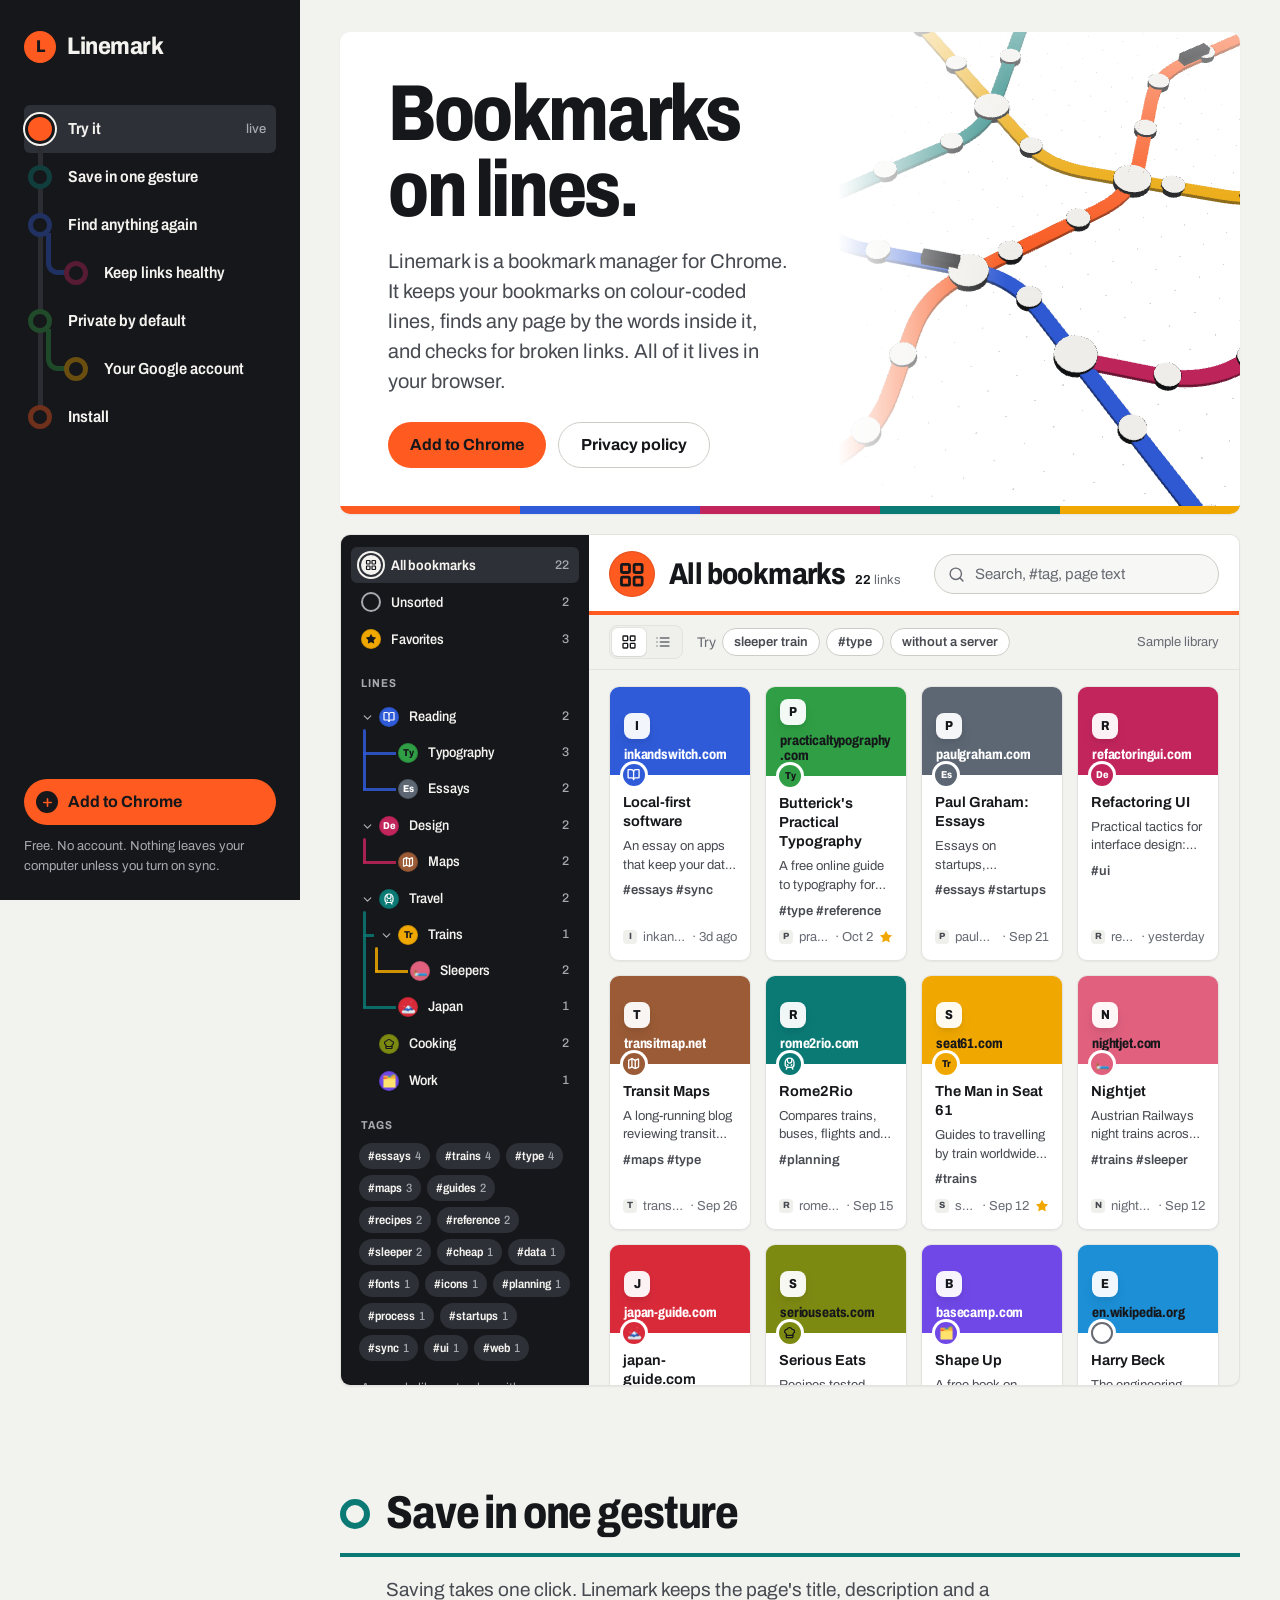
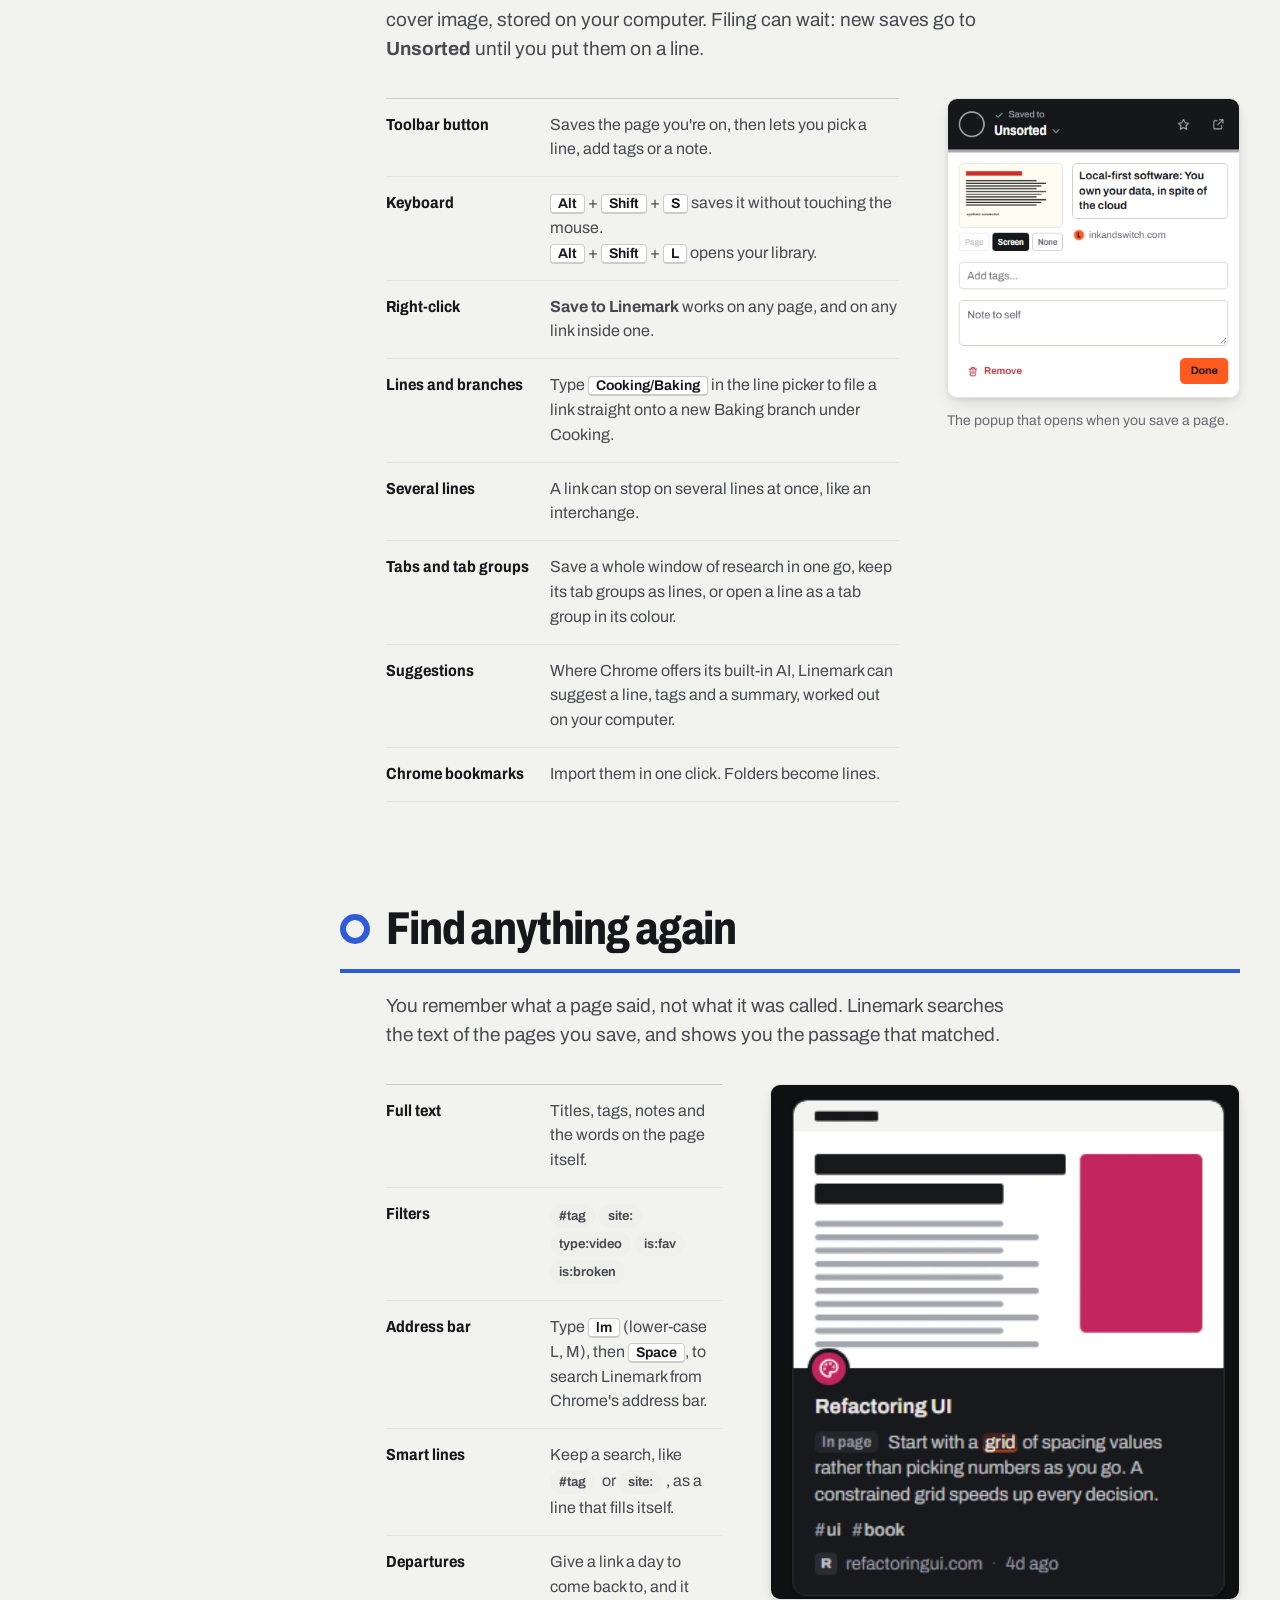
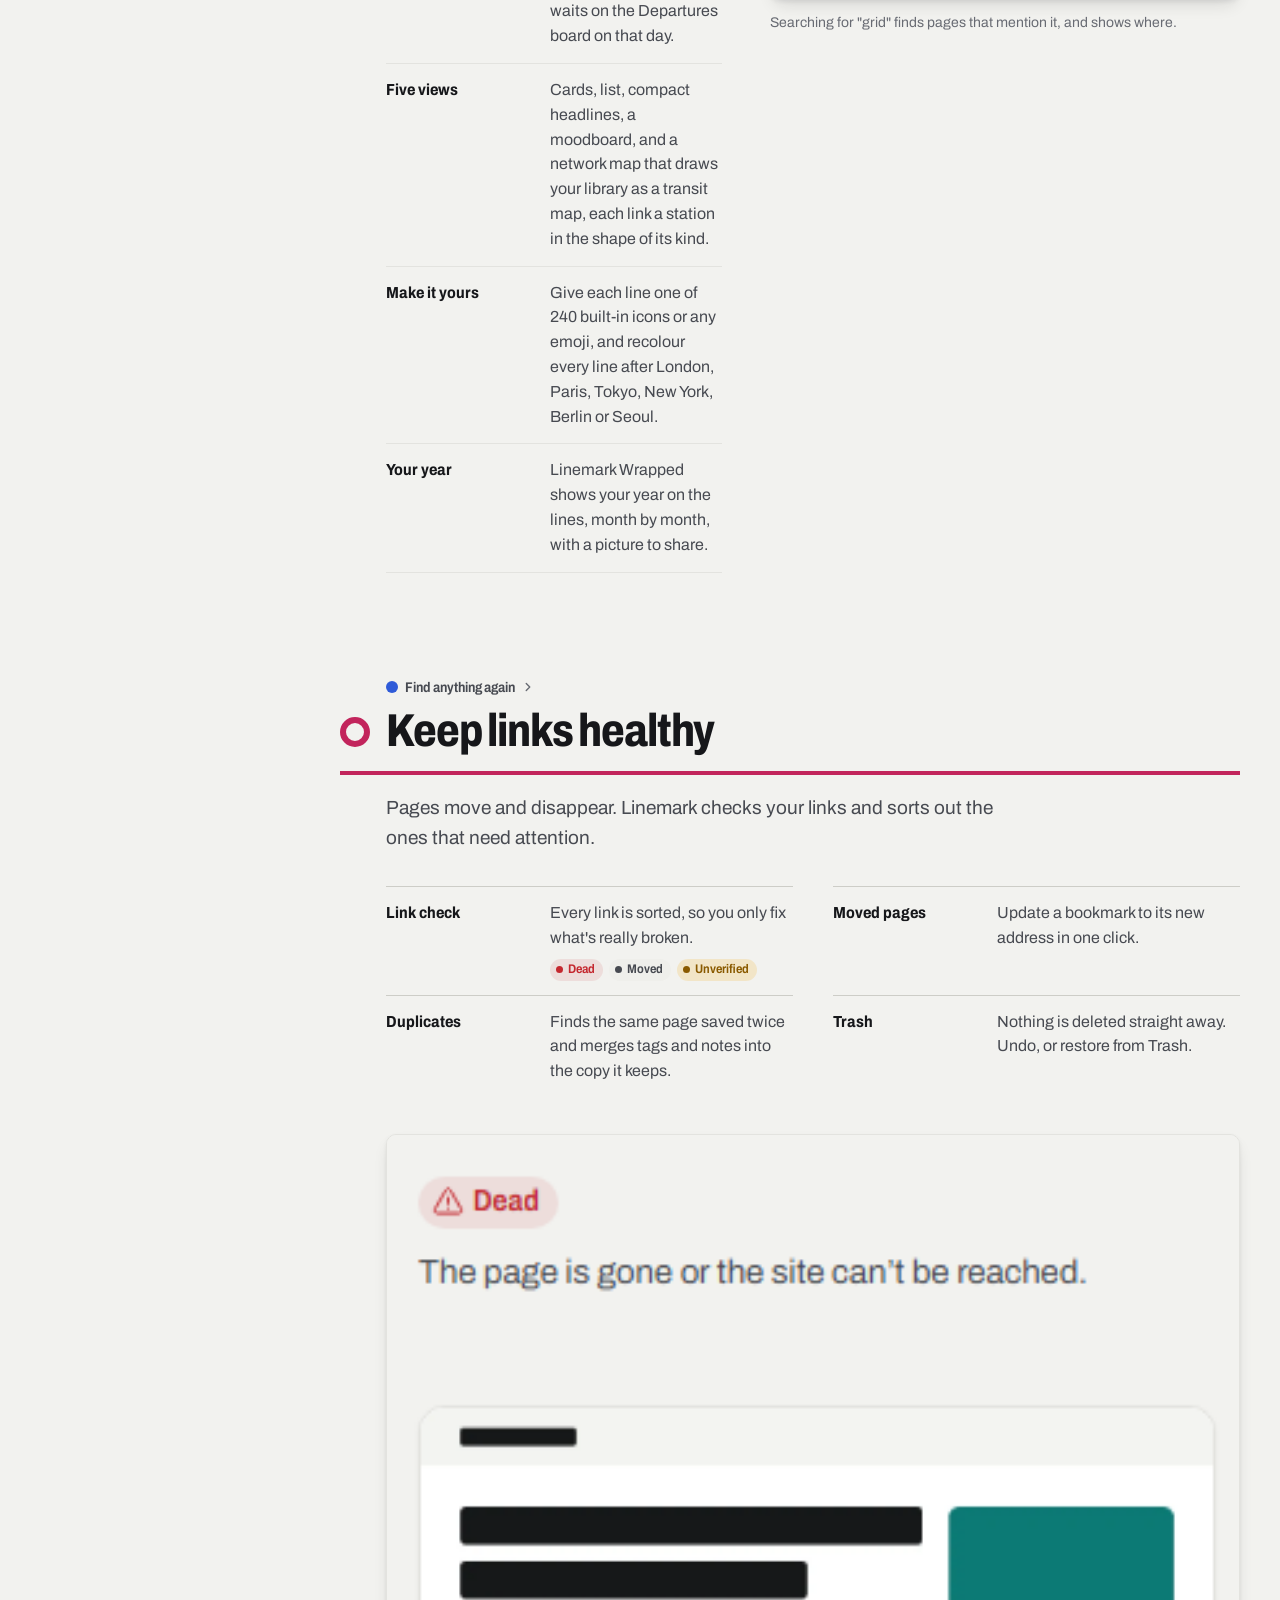
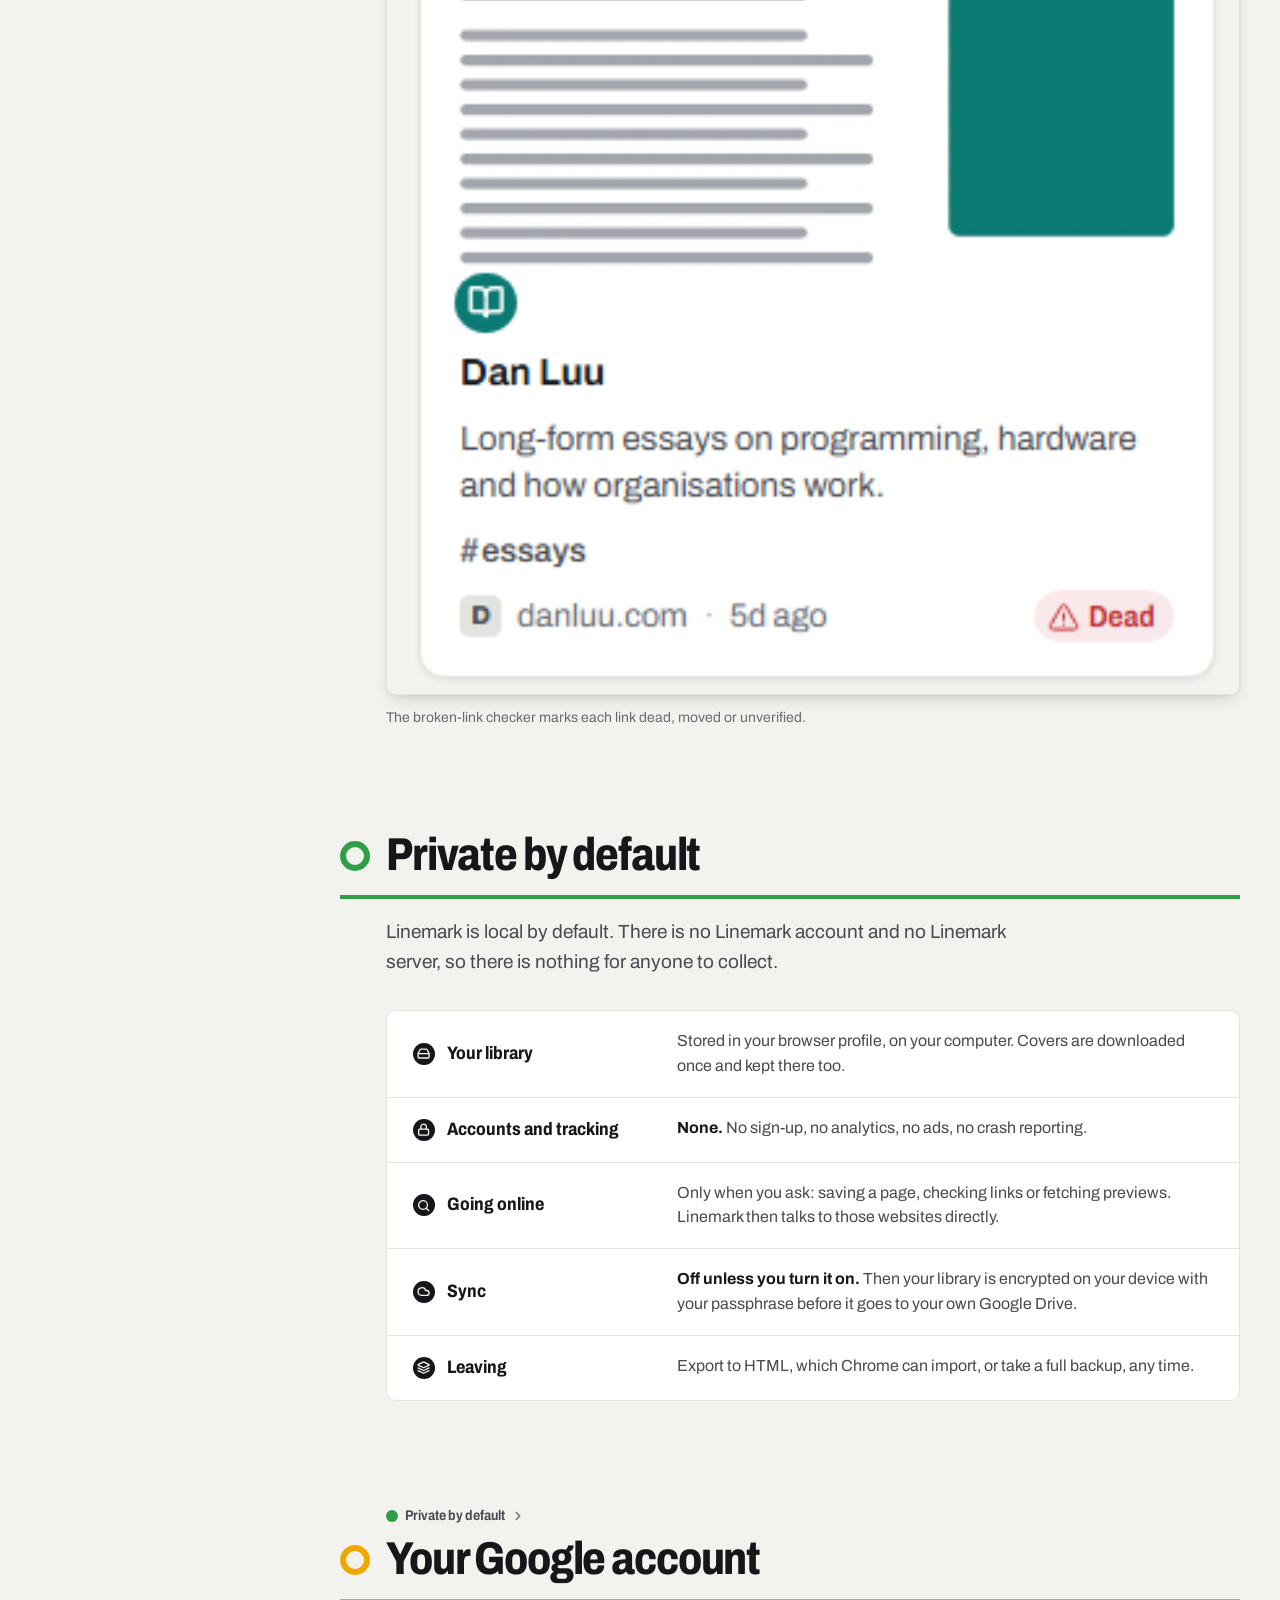
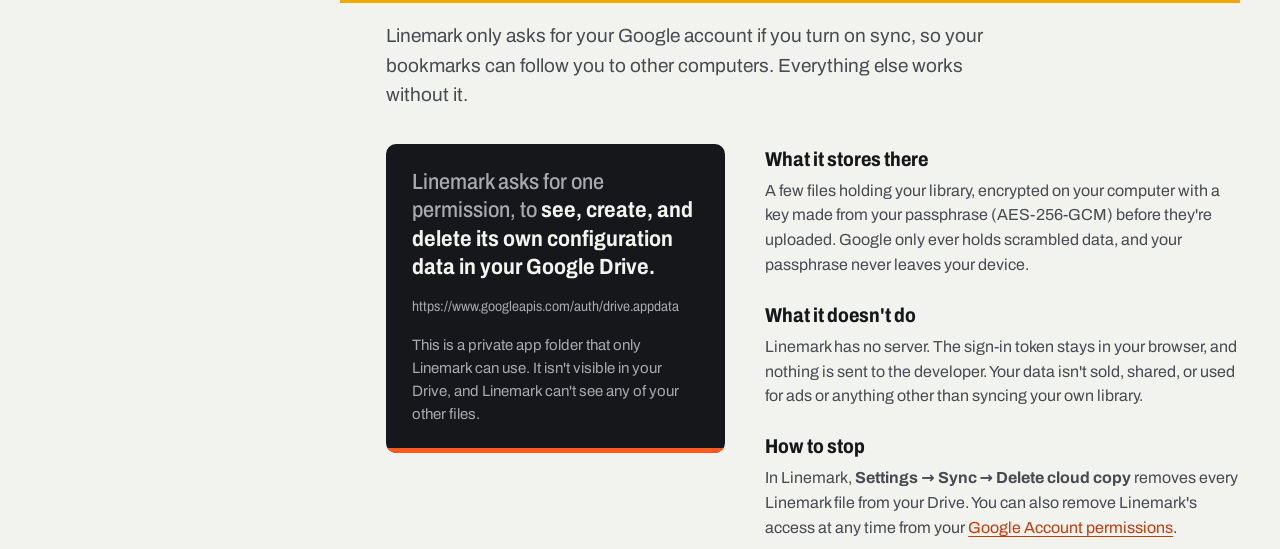
==== docs/index.html @ 17533bf9 "Homepage copy for 1.2.4 (prepared, not yet published) Save gains links on several lines, tabs and ta" ====
<!doctype html>
<html lang="en">
<head>
<meta charset="utf-8">
<meta name="viewport" content="width=device-width, initial-scale=1">
<title>Linemark · Bookmarks on lines</title>
<meta name="description" content="Linemark is a bookmark manager for Chrome. Your bookmarks sit on colour-coded lines, full-text search finds any page by its words, and a link checker catches broken links. Local by default; sync optional.">
<meta property="og:title" content="Linemark · Bookmarks on lines">
<meta property="og:description" content="A bookmark manager for Chrome, drawn like a transit map. Local by default; sync optional.">
<meta property="og:image" content="https://ey4o.github.io/linemark-site/images/og.png">
<meta property="og:type" content="website">
<link rel="icon" href="images/icon.png">
<style>
  @font-face { font-family: 'Archivo'; src: url('fonts/archivo-wdth.woff2') format('woff2'); font-weight: 100 900; font-stretch: 62% 125%; font-display: swap; }
  :root {
    color-scheme: light;
    --ink: #16171a; --ink-2: #474a51; --ink-3: #686b73;
    --ground: #f2f2ef; --surface: #ffffff; --surface-2: #f7f7f5; --hover: #efefeb; --rule: #e3e3df; --rule-strong: #cdcdc7;
    --band: #16171a; --band-ink: #f4f3ef; --band-ink-2: #a8aab0; --band-rule: #2b2d32; --band-hover: #222429; --band-active: #2e3037;
    --brand: #ff5a1f; --brand-hover: #ff6f3a; --brand-ink: #16171a; --brand-text: #c23c0b; --brand-soft: rgba(255, 90, 31, 0.13);
    --danger: #c4282f; --danger-soft: rgba(196, 40, 47, 0.1); --warn-ink: #8a5a00; --warn-soft: rgba(240, 168, 0, 0.17);
    --tile: rgba(255, 255, 255, 0.94); --band-selection: rgba(255, 90, 31, 0.4); --on-color-rule: rgba(0, 0, 0, 0.12);
    --cobalt: #2f5bd8; --magenta: #c2255c; --teal: #0b7a75; --amber: #f0a800; --violet: #7048e8; --green: #2f9e44; --slate: #5c6773; --clay: #9a5b36; --olive: #7d8a12; --rose: #e0607e; --signal: #d92a3a; --sky: #1c8fd6; --fav: #f0a800; --on-line: #ffffff;
    --shadow-1: 0 1px 2px rgba(22, 23, 26, 0.06);
    --shadow-2: 0 8px 18px -6px rgba(22, 23, 26, 0.16), 0 2px 4px rgba(22, 23, 26, 0.06);
    --ease: cubic-bezier(0.16, 1, 0.3, 1);
    --font: 'Archivo', 'Segoe UI Variable Text', 'Segoe UI', system-ui, sans-serif;
  }
  @media (prefers-color-scheme: dark) {
    :root {
      color-scheme: dark;
      --ink: #ecebe7; --ink-2: #c0c2c7; --ink-3: #9a9da5;
      --ground: #0f1012; --surface: #18191c; --surface-2: #1d1f23; --hover: #24262b; --rule: #2a2c31; --rule-strong: #3b3e45;
      --band: #08090a; --band-rule: #1e2024; --band-hover: #16171a; --band-active: #1f2125;
      --brand-text: #ff7d4a; --brand-soft: rgba(255, 90, 31, 0.18);
      --danger: #ff6b6b; --danger-soft: rgba(255, 107, 107, 0.12); --warn-ink: #f5c34d; --warn-soft: rgba(240, 168, 0, 0.14);
      --shadow-1: 0 1px 2px rgba(0, 0, 0, 0.4);
      --shadow-2: 0 10px 22px -8px rgba(0, 0, 0, 0.6), 0 2px 4px rgba(0, 0, 0, 0.3);
    }
  }

  *, *::before, *::after { box-sizing: border-box; }
  html { -webkit-text-size-adjust: 100%; scroll-behavior: smooth; }
  body { margin: 0; background: var(--ground); color: var(--ink); font-family: var(--font); font-size: 1rem; line-height: 1.55; -webkit-font-smoothing: antialiased; }
  ::selection { background: var(--brand-soft); }
  * { scrollbar-width: thin; scrollbar-color: var(--rule-strong) transparent; }
  a { color: inherit; }
  :focus { outline: none; }
  :focus-visible { outline: 2px solid var(--brand); outline-offset: 2px; border-radius: 6px; }
  input { font: inherit; color: inherit; caret-color: var(--brand); }
  button { font: inherit; color: inherit; cursor: pointer; }
  img { display: block; max-width: 100%; height: auto; }
  h1, h2, h3, p, dl, dd, ol, ul, figure { margin: 0; }
  .tnum { font-variant-numeric: tabular-nums; }
  .sr { position: absolute; width: 1px; height: 1px; overflow: hidden; clip: rect(0 0 0 0); white-space: nowrap; }
  .skip { position: absolute; left: 12px; top: -60px; background: var(--brand); color: var(--brand-ink); padding: 10px 16px; border-radius: 999px; font-weight: 700; z-index: 20; text-decoration: none; }
  .skip:focus { top: 12px; }

  /* Bullets: the line's colour disc carrying letters, an icon or an emoji */
  .b { display: inline-grid; place-items: center; flex: none; border-radius: 50%; font-weight: 800; font-stretch: 87.5%; line-height: 1; box-shadow: inset 0 0 0 1px var(--on-color-rule); }
  .b svg { width: 60%; height: 60%; fill: none; stroke: currentColor; stroke-width: 2.4; stroke-linecap: round; stroke-linejoin: round; }
  .b .emo { font-size: 0.62em; }
  .ln .b .emo { font-size: 0.75rem; }
  .here-id > .b .emo { font-size: 1.5rem; }
  .on-line .emo, .fchip .b .emo { font-size: 0.75rem; }

  .btn { display: inline-flex; align-items: center; gap: 10px; height: 46px; padding: 0 22px; border-radius: 999px; font-weight: 700; font-size: 1rem; text-decoration: none; white-space: nowrap; transition: background-color .15s, border-color .15s; }
  .btn-p { background: var(--brand); color: var(--brand-ink); }
  .btn-p:hover { background: var(--brand-hover); }
  .btn-s { background: var(--surface); border: 1px solid var(--rule-strong); color: var(--ink); }
  .btn-s:hover { background: var(--hover); }
  .btn .plus { width: 22px; height: 22px; border-radius: 50%; background: var(--brand-ink); color: var(--brand); display: grid; place-items: center; margin-left: -8px; }
  .btn .plus svg { width: 13px; height: 13px; stroke: currentColor; stroke-width: 3; stroke-linecap: round; fill: none; }

  /* The shell: the signage band and the platform */
  .shell { display: grid; grid-template-columns: 300px minmax(0, 1fr); min-height: 100vh; }
  .band { position: sticky; top: 0; height: 100vh; background: var(--band); color: var(--band-ink); display: flex; flex-direction: column; padding: 28px 24px 24px; overflow-y: auto; }
  .band ::selection { background: var(--band-selection); }
  .wordmark { display: flex; align-items: center; gap: 11px; font-size: 1.5rem; font-weight: 760; font-stretch: 87.5%; letter-spacing: -0.02em; text-decoration: none; color: var(--band-ink); width: max-content; }
  .wordmark .b { width: 32px; height: 32px; background: var(--brand); color: var(--brand-ink); font-size: 1.0625rem; box-shadow: none; }
  .route { list-style: none; padding: 0; margin: 40px 0 0; position: relative; }
  /* The trunk is Linemark orange; each stop is an interchange in its own line colour, and branches hang off a stem in their parent's colour, as sub-lines do in the app. */
  .route::before { content: ''; position: absolute; left: 14px; top: 24px; bottom: 24px; width: 5px; border-radius: 2px; background: var(--brand); z-index: 1; }
  /* The route draws itself: once the page script runs, the trunk is laid dim and fills in orange behind the train as you read,
     and the stops still ahead wait with their rings dimmed. Without the script, the whole route is simply drawn. */
  .route.live::before { background: var(--band-rule); }
  .route.live::after { content: ''; position: absolute; left: 14px; top: 24px; width: 5px; height: var(--fill, 0px); border-radius: 2px; background: var(--brand); z-index: 1; transition: height .55s var(--ease); }
  .route.live a:not(.passed) .dot { border-color: color-mix(in srgb, var(--l, var(--brand)) 38%, var(--band)); }
  .route.live .branch::before { transition: opacity .4s; }
  .route.live li:not(.reached) > .branch::before { opacity: .38; }
  .route .dot { transition: border-color .4s; }
  .route a { position: relative; display: flex; align-items: center; gap: 16px; height: 48px; padding: 0 10px 0 4px; border-radius: 6px; text-decoration: none; font-weight: 650; font-stretch: 87.5%; color: var(--band-ink); transition: background-color .2s; }
  .route a:hover { background: var(--band-hover); }
  .route a[aria-current] { background: var(--band-active); }
  .route .dot { width: 24px; height: 24px; border-radius: 50%; background: var(--band); border: 5px solid var(--l, var(--brand)); flex: none; position: relative; z-index: 2; }
  .branch { list-style: none; padding: 0; margin: 0 0 0 22px; position: relative; }
  .branch::before { content: ''; position: absolute; left: 0; top: -16px; width: 22px; height: 42px; border-left: 5px solid var(--stem); border-bottom: 5px solid var(--stem); border-bottom-left-radius: 12px; z-index: 1; }
  .branch a { padding-left: 18px; font-weight: 620; }
  .route .train { position: absolute; left: 4px; top: 12px; width: 24px; height: 24px; border-radius: 50%; background: var(--tl, var(--brand)); box-shadow: 0 0 0 3px var(--band), 0 0 0 5px var(--band-ink); z-index: 3; pointer-events: none; transform: translate(var(--x, 0px), var(--y, 0px)); transition: transform .55s var(--ease), background-color .55s var(--ease); }
  .route small { margin-left: auto; color: var(--band-ink-2); font-weight: 500; font-size: 0.8125rem; font-stretch: 100%; }
  .band-foot { margin-top: auto; padding-top: 28px; }
  .band-foot .btn { width: 100%; justify-content: flex-start; padding-left: 20px; }
  .band-foot p { color: var(--band-ink-2); font-size: 0.8125rem; line-height: 1.5; margin-top: 12px; }

  main { padding: 32px 40px 0; min-width: 0; }
  .col { max-width: 1120px; margin: 0 auto; }

  /* Station sign */
  .sign { position: relative; background: var(--surface); border-radius: 10px; padding: 44px 48px 46px; box-shadow: var(--shadow-1); overflow: hidden; }
  .sign h1 { font-size: clamp(3rem, 6.2vw, 5.75rem); line-height: 0.96; font-weight: 780; font-stretch: 80%; letter-spacing: -0.03em; text-wrap: balance; }
  .sign .lede { font-size: 1.25rem; line-height: 1.5; color: var(--ink-2); max-width: 48ch; margin-top: 18px; }
  .actions { display: flex; flex-wrap: wrap; gap: 12px; margin-top: 26px; align-items: center; }
  /* The scene: a small 3D network running beside the sign on wide screens (hero.js); the text keeps the left side. */
  .scene { display: none; }
  @media (min-width: 1180px) {
    .sign.has-scene { min-height: 470px; }
    .sign.has-scene .scene { display: block; position: absolute; right: 0; top: 0; width: 52%; height: calc(100% - 8px); -webkit-mask-image: linear-gradient(to right, transparent, #000 30%); mask-image: linear-gradient(to right, transparent, #000 30%); }
    .sign.has-scene > h1, .sign.has-scene > .lede, .sign.has-scene > .actions { position: relative; z-index: 1; max-width: 54%; }
  }
  /* where the sign is narrowest, the scene fades in later and the lede steps in, so tracks never run up to the text */
  @media (min-width: 1180px) and (max-width: 1299px) {
    .sign.has-scene .scene { -webkit-mask-image: linear-gradient(to right, transparent 14%, #000 50%); mask-image: linear-gradient(to right, transparent 14%, #000 50%); }
    .sign.has-scene > .lede { max-width: 50%; }
  }
  .actions .aside { color: var(--ink-3); font-size: 0.9375rem; margin-left: 6px; }
  .stripe { position: absolute; left: 0; right: 0; bottom: 0; height: 8px; display: flex; overflow: hidden; }
  .stripe i { flex: 1; }
  .stripe .sweep { position: absolute; inset: 0; background: var(--sweep, transparent); transform: scaleX(0); transform-origin: left; transition: transform .7s var(--ease); }
  .stripe.on .sweep { transform: scaleX(1); }
  .stripe.arrive i { animation: arrive .9s var(--ease) both; }
  .stripe.arrive i:nth-child(2) { animation-delay: .08s; } .stripe.arrive i:nth-child(3) { animation-delay: .16s; } .stripe.arrive i:nth-child(4) { animation-delay: .24s; } .stripe.arrive i:nth-child(5) { animation-delay: .32s; }
  @keyframes arrive { from { transform: scaleX(0); transform-origin: left; } to { transform: scaleX(1); transform-origin: left; } }

  /* The live sample library: the extension's own layout in miniature, on sample data. The signage band holds the
     system stops, the line tree (branches hang off a stem in their parent's colour) and the tags; beside it, the station
     sign, the view switch and the cards, built as the extension builds them. */
  .lib { margin-top: 20px; background: var(--ground); border: 1px solid var(--rule); border-radius: 10px; display: grid; grid-template-columns: 248px minmax(0, 1fr); overflow: hidden; box-shadow: var(--shadow-1); scroll-margin-top: 24px; }
  .lines { background: var(--band); color: var(--band-ink); padding: 12px 10px 12px; display: flex; flex-direction: column; min-width: 0; }
  /* On wide screens the library keeps one size, whichever station is open: the band and the cards scroll inside it.
     On a window shorter than that it takes the window's height less a margin, so all of it stays in view. */
  @media (min-width: 881px) {
    .lib { height: clamp(560px, calc(100dvh - 48px), 946px); }
    .lines { overflow-y: auto; scrollbar-color: var(--band-rule) transparent; }
    .work { min-height: 0; }
    .pane { flex: 1; min-height: 0; overflow-y: auto; }
  }
  .lines .group-label { font-size: 0.71875rem; font-weight: 700; letter-spacing: 0.08em; text-transform: uppercase; color: var(--band-ink-2); font-stretch: 87.5%; padding: 18px 10px 6px; }
  #sys, #lines { display: flex; flex-direction: column; gap: 1px; }
  .row { position: relative; display: flex; align-items: center; min-height: 36px; border-radius: 6px; transition: background-color .12s; }
  .row:hover { background: var(--band-hover); }
  .row:has(.ln[aria-pressed='true']) { background: var(--band-active); }
  .row:has(.ln:focus-visible) { outline: 2px solid var(--brand); outline-offset: -2px; }
  .twisty { flex: none; position: relative; z-index: 1; width: 18px; height: 18px; margin: 0 0 0 4px; display: grid; place-items: center; border: 0; border-radius: 4px; background: none; color: var(--band-ink-2); }
  .twisty svg { width: 13px; height: 13px; fill: none; stroke: currentColor; stroke-width: 2.4; stroke-linecap: round; stroke-linejoin: round; transition: transform .2s var(--ease); }
  .twisty[aria-expanded='true'] svg { transform: rotate(90deg); }
  .twisty:hover { color: var(--band-ink); background: var(--band-active); }
  span.twisty { visibility: hidden; }
  .ln { flex: 1; min-width: 0; display: flex; align-items: center; gap: 10px; min-height: 36px; padding: 0 10px 0 6px; border: 0; border-radius: 6px; background: none; color: var(--band-ink); font-size: 0.875rem; font-weight: 560; font-stretch: 87.5%; text-align: left; }
  .ln::after { content: ''; position: absolute; inset: 0; border-radius: inherit; }
  .ln:focus-visible { outline: none; }
  .ln[aria-pressed='true'] { font-weight: 650; }
  #sys .ln { padding-left: 10px; }
  .ln .nm { flex: 1; min-width: 0; overflow: hidden; text-overflow: ellipsis; white-space: nowrap; }
  .ln .n { color: var(--band-ink-2); font-size: 0.78125rem; font-weight: 500; font-stretch: 100%; }
  .ln .b { width: 20px; height: 20px; font-size: 0.625rem; }
  .ln[aria-pressed='true'] .b { box-shadow: 0 0 0 2px var(--band-active), 0 0 0 4px var(--c, var(--band-ink)); }
  .b.ring { background: transparent !important; box-shadow: inset 0 0 0 2px var(--band-ink-2); }
  .b .fill { fill: currentColor; stroke: none; }
  /* the tree: a stem in the parent's colour under its expand chevron, and an elbow into each child's bullet */
  .kids { position: relative; margin-left: 12px; }
  .kids[hidden] { display: none; }
  .kids::before { content: ''; position: absolute; left: 0; top: -6px; bottom: 17px; width: 3px; border-radius: 2px; background: var(--stem); opacity: .85; }
  .kids > .node > .row { margin-left: 7px; }
  .kids > .node > .row::before { content: ''; position: absolute; left: -7px; top: calc(50% - 1.5px); width: 33px; height: 3px; background: var(--stem); opacity: .85; }
  .kids > .node > .row:has(button.twisty)::before { width: 11px; } /* a branch with its own branches: the elbow meets its chevron */
  #tags { display: flex; flex-wrap: wrap; gap: 6px; padding: 2px 8px 0; }
  .tag-pill { height: 26px; padding: 0 9px; border: 0; border-radius: 999px; background: var(--band-active); color: var(--band-ink); font-size: 0.75rem; font-weight: 650; font-stretch: 87.5%; }
  .tag-pill:hover { box-shadow: inset 0 0 0 1px var(--band-ink-2); }
  .tag-pill[aria-pressed='true'] { background: var(--brand); color: var(--brand-ink); }
  .tag-pill .n { margin-left: 4px; color: var(--band-ink-2); font-weight: 500; }
  .tag-pill[aria-pressed='true'] .n { color: var(--brand-ink); }
  .lines .hint { margin-top: auto; padding: 18px 10px 0; color: var(--band-ink-2); font-size: 0.8125rem; line-height: 1.45; }

  .work { min-width: 0; display: flex; flex-direction: column; }
  /* the station sign: bullet, the parent path on a branch, the name and count, a stripe in the line's colour */
  .here { --c: var(--brand); position: relative; display: flex; align-items: center; flex-wrap: wrap; gap: 12px 20px; padding: 16px 20px 18px; background: var(--surface); }
  .here::after { content: ''; position: absolute; left: 0; right: 0; bottom: 0; height: 4px; background: var(--c); transition: background-color .4s var(--ease); }
  .here-id { display: flex; align-items: center; gap: 14px; min-width: 0; flex: 1 1 260px; }
  .here-id > .b { width: 46px; height: 46px; font-size: 1.0625rem; }
  .here-text { min-width: 0; }
  .here-path { display: flex; align-items: center; gap: 4px; min-height: 18px; color: var(--ink-3); font-size: 0.78125rem; white-space: nowrap; overflow: hidden; }
  .here-path button { display: inline-flex; align-items: center; gap: 5px; border: 0; background: none; padding: 0; color: inherit; font-size: inherit; font-weight: 600; }
  .here-path button:hover { color: var(--ink); text-decoration: underline; text-underline-offset: 3px; }
  .here-path .dot { width: 12px; height: 12px; border-radius: 50%; flex: none; }
  .here-path svg { width: 12px; height: 12px; fill: none; stroke: var(--ink-3); stroke-width: 2.4; stroke-linecap: round; stroke-linejoin: round; opacity: .7; }
  .here h3 { display: flex; align-items: baseline; flex-wrap: wrap; gap: 4px 10px; font-size: 1.875rem; font-weight: 760; font-stretch: 85%; letter-spacing: -0.02em; line-height: 1.08; }
  .here h3 .count { font-size: 0.8125rem; font-weight: 400; font-stretch: 100%; letter-spacing: 0; color: var(--ink-3); }
  .here h3 .count b { color: var(--ink); font-weight: 650; }
  .bar { flex: 1 1 240px; max-width: 340px; display: flex; }
  .search { position: relative; flex: 1; }
  .search svg { position: absolute; left: 14px; top: 50%; width: 17px; height: 17px; margin-top: -8.5px; stroke: var(--ink-3); fill: none; stroke-width: 2; stroke-linecap: round; }
  .search input { width: 100%; height: 40px; border-radius: 999px; border: 1px solid var(--rule-strong); background: var(--surface-2); padding: 0 16px 0 40px; font-size: 0.9375rem; transition: border-color .15s, box-shadow .15s, background-color .15s; }
  .search input::placeholder { color: var(--ink-3); }
  .search input:focus { outline: none; border-color: var(--brand); background: var(--surface); box-shadow: 0 0 0 3px var(--brand-soft); }
  .subbar { display: flex; align-items: center; flex-wrap: wrap; gap: 8px 14px; padding: 10px 20px; border-bottom: 1px solid var(--rule); }
  .seg { display: inline-flex; padding: 2px; border-radius: 8px; background: var(--hover); border: 1px solid var(--rule); }
  .seg button { width: 34px; min-height: 28px; display: grid; place-items: center; border: 0; border-radius: 6px; background: transparent; color: var(--ink-3); }
  .seg button:hover { color: var(--ink); }
  .seg button[aria-pressed='true'] { background: var(--surface); color: var(--ink); box-shadow: var(--shadow-1), 0 0 0 1px var(--rule); }
  .seg svg { width: 16px; height: 16px; fill: none; stroke: currentColor; stroke-width: 2; stroke-linecap: round; stroke-linejoin: round; }
  .tries { display: flex; flex-wrap: wrap; gap: 6px; align-items: center; color: var(--ink-3); font-size: 0.875rem; }
  .tries button { height: 28px; padding: 0 11px; border-radius: 999px; border: 1px solid var(--rule-strong); background: var(--surface); font-size: 0.8125rem; font-weight: 600; color: var(--ink-2); }
  .tries button:hover { background: var(--hover); }
  .sample { margin-left: auto; color: var(--ink-3); font-size: 0.8125rem; white-space: nowrap; }
  .pane { padding: 16px 20px 22px; }
  .transfers { display: flex; flex-wrap: wrap; align-items: center; gap: 8px; margin: 0 0 14px; color: var(--ink-3); font-size: 0.8125rem; }
  .fchip { display: inline-flex; align-items: center; gap: 6px; min-height: 28px; padding: 0 10px 0 5px; border: 1px solid var(--rule-strong); border-radius: 999px; background: var(--surface); color: var(--ink); font-size: 0.8125rem; font-weight: 600; font-stretch: 87.5%; }
  .fchip:hover { background: var(--hover); }
  .fchip .b { width: 18px; height: 18px; font-size: 0.5625rem; }
  .fchip .n { color: var(--ink-3); font-weight: 500; }
  .elsewhere { margin: 0 0 14px; color: var(--ink-2); font-size: 0.875rem; }
  .elsewhere button { border: 0; background: none; padding: 0; color: var(--brand-text); font-weight: 650; text-decoration: underline; text-underline-offset: 3px; }

  .cards { display: grid; grid-template-columns: repeat(auto-fill, minmax(176px, 1fr)); gap: 14px; }
  @media (min-width: 1200px) { .cards { grid-template-columns: repeat(4, minmax(0, 1fr)); } }
  .more { grid-column: 1 / -1; justify-self: center; height: 40px; padding: 0 18px; border-radius: 999px; border: 1px solid var(--rule-strong); background: var(--surface); font-weight: 650; font-size: 0.9375rem; }
  .more:hover { background: var(--hover); }
  .card { position: relative; container-type: inline-size; overflow: hidden; background: var(--surface); border: 1px solid var(--rule); border-radius: 10px; display: flex; flex-direction: column; box-shadow: var(--shadow-1); transition: transform .25s var(--ease), box-shadow .25s var(--ease), border-color .25s; }
  .card:hover { transform: translateY(-2px); box-shadow: var(--shadow-2); border-color: var(--rule-strong); }
  .cover-wrap { position: relative; }
  /* a placeholder cover, as the extension draws one: the line's colour, a favicon tile and the host */
  .cov { aspect-ratio: 16 / 10; display: flex; flex-direction: column; justify-content: flex-end; gap: 8px; padding: 12px 14px; background: var(--pc); color: var(--pi); }
  .cov .fav { width: clamp(26px, 15cqi, 40px); height: clamp(26px, 15cqi, 40px); border-radius: 8px; background: var(--tile); color: var(--band); display: grid; place-items: center; font-weight: 800; font-stretch: 85%; font-size: clamp(0.8125rem, 7cqi, 1.125rem); box-shadow: var(--shadow-2); }
  .cov .host { font-weight: 760; font-stretch: 80%; font-size: clamp(0.875rem, 7.3cqi, 1.75rem); line-height: 1.1; letter-spacing: -0.01em; overflow-wrap: break-word; min-width: 0; }
  .on-line { position: absolute; left: 13px; bottom: 0; transform: translateY(50%); width: 22px; height: 22px; font-size: 0.625rem; box-shadow: 0 0 0 3px var(--surface) !important; }
  .on-line.ring { background: var(--surface) !important; box-shadow: inset 0 0 0 2px var(--ink-3), 0 0 0 3px var(--surface) !important; }
  .card-body { display: flex; flex-direction: column; gap: 6px; padding: 18px 13px 13px; flex: 1; min-width: 0; }
  .card h4 { margin: 0; font-size: 0.90625rem; font-weight: 650; line-height: 1.32; }
  .card h4 a { text-decoration: none; }
  .card h4 a::after { content: ''; position: absolute; inset: 0; border-radius: inherit; }
  .card h4 a:hover { text-decoration: underline; text-underline-offset: 3px; }
  .card h4 a:focus-visible { outline: none; }
  .card:has(h4 a:focus-visible) { outline: 2px solid var(--brand); outline-offset: 3px; }
  .excerpt { color: var(--ink-2); font-size: 0.8125rem; line-height: 1.45; display: -webkit-box; -webkit-line-clamp: 2; -webkit-box-orient: vertical; overflow: hidden; }
  .card .tags { display: flex; flex-wrap: wrap; gap: 2px 8px; color: var(--ink-2); font-size: 0.8125rem; font-weight: 600; }
  .meta { display: flex; align-items: center; gap: 6px; margin-top: auto; color: var(--ink-3); font-size: 0.8125rem; min-width: 0; }
  .meta .fv { flex: none; width: 14px; height: 14px; border-radius: 4px; display: grid; place-items: center; background: var(--hover); color: var(--ink-2); font-size: 0.5625rem; font-weight: 800; }
  .meta .h { min-width: 0; overflow: hidden; text-overflow: ellipsis; white-space: nowrap; }
  .meta .w { flex: none; white-space: nowrap; }
  .meta .star { flex: none; margin-left: auto; width: 14px; height: 14px; fill: var(--fav); }
  .hl { display: none; }
  .snip { font-size: 0.8125rem; line-height: 1.45; color: var(--ink-2); }
  .snip .tag { display: inline-block; background: var(--hover); color: var(--ink-3); font-size: 0.6875rem; font-weight: 650; border-radius: 4px; padding: 0 5px; margin-right: 4px; letter-spacing: 0.02em; }
  /* the List view: one row per link, its bullet beside the title */
  .cards.list { grid-template-columns: minmax(0, 1fr); gap: 0; background: var(--surface); border: 1px solid var(--rule); border-radius: 10px; overflow: hidden; }
  .cards.list .card { flex-direction: row; align-items: center; border: 0; border-bottom: 1px solid var(--rule); border-radius: 0; box-shadow: none; transform: none; }
  .cards.list .card:last-of-type { border-bottom: 0; }
  .cards.list .card:hover { background: var(--surface-2); }
  .cards.list .cover-wrap, .cards.list .excerpt, .cards.list .tags { display: none; }
  .cards.list .card-body { flex-direction: row; align-items: center; gap: 12px; padding: 11px 16px; }
  .cards.list .hl { display: inline-grid; width: 20px; height: 20px; font-size: 0.625rem; }
  .cards.list h4 { flex: 1; min-width: 0; overflow: hidden; text-overflow: ellipsis; white-space: nowrap; }
  .cards.list .snip { display: none; }
  .cards.list .meta { margin: 0; flex: none; max-width: 45%; }
  .cards.list .more { margin: 12px auto; }
  mark { background: var(--brand-soft); color: inherit; border-radius: 4px; padding: 0 2px; }
  .empty { grid-column: 1 / -1; padding: 34px 8px; color: var(--ink-2); }
  .empty strong { display: block; color: var(--ink); font-size: 1.0625rem; margin-bottom: 4px; }

  /* Stops */
  .stop { padding-top: 104px; scroll-margin-top: 8px; }
  /* Each stop is a station sign: its ring, its name, and a 4px rule in its line colour.
     A branch shows its parent's path above the name, as sub-lines do in the app. */
  .stop-head { padding-bottom: 16px; border-bottom: 4px solid var(--l, var(--brand)); }
  .stop-name { display: flex; align-items: center; gap: 16px; }
  .path { display: flex; align-items: center; gap: 6px; margin: 0 0 10px 46px; font-size: 0.875rem; font-weight: 650; font-stretch: 87.5%; color: var(--ink-2); }
  .path a { display: inline-flex; align-items: center; gap: 7px; text-decoration: none; border-radius: 4px; }
  .path a:hover { color: var(--ink); text-decoration: underline; text-underline-offset: 3px; }
  .path .pb { width: 12px; height: 12px; border-radius: 50%; flex: none; }
  .path svg { width: 14px; height: 14px; fill: none; stroke: var(--ink-3); stroke-width: 2.4; stroke-linecap: round; stroke-linejoin: round; }
  .stop-head .ring { width: 30px; height: 30px; border-radius: 50%; border: 6px solid var(--l, var(--brand)); background: var(--ground); flex: none; }
  .stop h2 { font-size: clamp(2rem, 3.6vw, 3rem); font-weight: 770; font-stretch: 82%; letter-spacing: -0.025em; line-height: 1.02; text-wrap: balance; }
  .stop .lede { font-size: 1.1875rem; line-height: 1.55; color: var(--ink-2); max-width: 58ch; margin: 18px 0 0 46px; }
  .split { display: grid; grid-template-columns: minmax(0, 5fr) minmax(0, 7fr); gap: 48px; align-items: start; margin-top: 34px; padding-left: 46px; }
  .split.narrow-fig { grid-template-columns: minmax(0, 7fr) minmax(0, 4fr); }
  .split.stack { grid-template-columns: minmax(0, 1fr); gap: 36px; }
  .split.stack .rows { display: grid; grid-template-columns: repeat(2, minmax(0, 1fr)); column-gap: 40px; border-top: 0; }
  .split.stack .rows > div { border-top: 1px solid var(--rule-strong); border-bottom: 0; }
  .rows { border-top: 1px solid var(--rule-strong); }
  .rows > div { display: grid; grid-template-columns: 148px minmax(0, 1fr); gap: 16px; padding: 14px 0; border-bottom: 1px solid var(--rule); }
  .rows dt { font-weight: 720; font-stretch: 87.5%; }
  .rows dd { color: var(--ink-2); }
  .keys { white-space: nowrap; } /* a shortcut never breaks across lines */
  kbd { font: inherit; font-weight: 650; font-size: 0.875rem; padding: 1px 7px; border-radius: 4px; border: 1px solid var(--rule-strong); border-bottom-width: 2px; background: var(--surface); color: var(--ink); white-space: nowrap; }
  .chip { display: inline-flex; align-items: center; height: 24px; padding: 0 9px; border-radius: 999px; background: var(--hover); color: var(--ink-2); font-size: 0.8125rem; font-weight: 650; margin: 2px 4px 2px 0; }
  .pills { display: flex; flex-wrap: wrap; gap: 6px; margin-top: 8px; }
  .pill { display: inline-flex; align-items: center; gap: 5px; height: 22px; padding: 0 8px 0 6px; border-radius: 999px; font-size: 0.78125rem; font-weight: 650; font-stretch: 87.5%; }
  .pill::before { content: ''; width: 7px; height: 7px; border-radius: 50%; background: currentColor; }
  .pill.dead { background: var(--danger-soft); color: var(--danger); }
  .pill.warn { background: var(--warn-soft); color: var(--warn-ink); }
  .pill.moved { background: var(--hover); color: var(--ink-2); }
  figure.shot img { border-radius: 10px; border: 1px solid var(--rule); box-shadow: var(--shadow-2); }
  figure.shot figcaption { color: var(--ink-3); font-size: 0.875rem; margin-top: 12px; }
  figure.popup img { max-width: 380px; width: 100%; }

  /* Timetable rows for privacy facts */
  .table { margin: 34px 0 0 46px; background: var(--surface); border: 1px solid var(--rule); border-radius: 10px; overflow: hidden; }
  .table > div { display: grid; grid-template-columns: 240px minmax(0, 1fr); gap: 24px; padding: 18px 26px; border-top: 1px solid var(--rule); }
  .table > div:first-child { border-top: 0; }
  .table dt { font-weight: 740; font-stretch: 85%; font-size: 1.125rem; display: flex; align-items: center; gap: 12px; }
  .table dt .b { width: 22px; height: 22px; background: var(--band); color: var(--band-ink); }
  .table dd { color: var(--ink-2); max-width: 64ch; }
  .table dd strong { color: var(--ink); }

  /* Google account */
  .consent { margin: 34px 0 0 46px; display: grid; grid-template-columns: minmax(0, 5fr) minmax(0, 7fr); gap: 40px; align-items: start; }
  .scope { background: var(--band); color: var(--band-ink); border-radius: 10px; padding: 24px 26px 26px; position: relative; overflow: hidden; }
  .scope::after { content: ''; position: absolute; left: 0; right: 0; bottom: 0; height: 5px; background: var(--brand); }
  .scope p.ask { font-size: 1.375rem; line-height: 1.3; font-weight: 700; font-stretch: 87.5%; }
  .scope p.ask span { color: var(--band-ink-2); font-weight: 500; }
  .scope code { display: block; margin-top: 14px; font-family: var(--font); font-stretch: 87.5%; font-size: 0.875rem; color: var(--band-ink-2); overflow-wrap: anywhere; }
  .scope p.only { margin-top: 16px; color: var(--band-ink-2); font-size: 0.9375rem; }
  .facts { display: grid; gap: 22px; }
  .facts h3 { font-size: 1.25rem; font-weight: 740; font-stretch: 85%; }
  .facts p { color: var(--ink-2); margin-top: 4px; max-width: 62ch; }
  .facts a, .note a, footer a { color: var(--brand-text); text-underline-offset: 3px; }
  .note { margin: 26px 0 0 46px; padding: 16px 20px; border: 1px solid var(--rule); border-radius: 10px; color: var(--ink-2); font-size: 0.9375rem; max-width: 72ch; }

  /* Terminus */
  .terminus { margin-top: 104px; background: var(--band); color: var(--band-ink); border-radius: 10px; padding: 56px 56px 60px; position: relative; overflow: hidden; scroll-margin-top: 8px; }
  .terminus .stripe { height: 10px; }
  .terminus h2 { font-size: clamp(2.5rem, 5vw, 4.25rem); font-weight: 780; font-stretch: 80%; letter-spacing: -0.03em; line-height: 0.98; display: flex; align-items: center; gap: 20px; flex-wrap: wrap; }
  .terminus h2 .b { width: 0.9em; height: 0.9em; background: var(--brand); color: var(--brand-ink); font-size: 1em; box-shadow: none; }
  .terminus h2 .b span { font-size: 0.55em; }
  .terminus p { color: var(--band-ink-2); font-size: 1.125rem; max-width: 56ch; margin-top: 18px; }
  .terminus .btn-s { background: transparent; color: var(--band-ink); border-color: var(--band-rule); }
  .terminus .btn-s:hover { background: var(--band-hover); }

  footer { margin-top: 48px; padding: 26px 0 40px; border-top: 1px solid var(--rule); display: flex; flex-wrap: wrap; gap: 10px 26px; color: var(--ink-3); font-size: 0.9375rem; }
  footer .credit { flex-basis: 100%; font-size: 0.8125rem; }

  @media (max-width: 1180px) {
    .split, .split.narrow-fig, .consent { grid-template-columns: minmax(0, 1fr); gap: 28px; }
    figure.popup { max-width: 380px; }
  }
  @media (max-width: 880px) {
    .shell { display: block; }
    .band { position: sticky; top: 0; z-index: 10; height: auto; flex-direction: row; flex-wrap: wrap; align-items: center; justify-content: space-between; gap: 8px 12px; padding: 8px 16px; overflow: visible; }
    .wordmark { min-height: 44px; }
    .wordmark { font-size: 1.25rem; }
    .wordmark .b { width: 28px; height: 28px; font-size: 0.9375rem; }
    .route, .band-foot p { display: none; }
    .band-foot { margin: 0; padding: 0; }
    .band-foot .btn { width: auto; height: 44px; padding: 0 16px 0 18px; font-size: 0.9375rem; }
    main { padding: 16px 16px 0; }
    .sign { padding: 30px 22px 34px; }
    .sign .lede { font-size: 1.0625rem; }
    .lib { grid-template-columns: minmax(0, 1fr); }
    .lines { flex-direction: row; align-items: center; overflow-x: auto; padding: 8px; gap: 4px; }
    .lines .group-label, .lines .hint, #tags, .twisty { display: none; }
    #sys, #lines, .node, .kids { display: contents; }
    .kids::before, .kids > .node > .row::before { display: none; } /* contents boxes still draw their pseudo-elements */
    .row { flex: none; }
    .ln { padding: 0 12px 0 8px; }
    .here { padding: 14px 14px 16px; }
    .bar { max-width: none; flex-basis: 100%; }
    .subbar { padding: 8px 14px; }
    .sample { display: none; }
    .pane { padding: 14px 14px 18px; }
    .cards { grid-template-columns: repeat(auto-fill, minmax(150px, 1fr)); gap: 10px; }
    .cov .host { font-stretch: 75%; }
    .stop { padding-top: 72px; }
    .stop { position: relative; }
    /* the route on phones: an orange trunk through every stop, and each branch leaving its parent on a stem in the parent's colour */
    .stop::before { content: ''; position: absolute; left: 11px; width: 5px; background: var(--brand); top: 0; bottom: 0; }
    #save::before { top: 87px; border-radius: 2px 2px 0 0; }
    #google::before { bottom: -72px; }
    .has-branch::after { content: ''; position: absolute; left: 20px; top: 92px; bottom: 0; width: 5px; background: var(--l); }
    .is-branch .stop-name { position: relative; }
    .is-branch .stop-name::before { content: ''; position: absolute; left: 20px; bottom: calc(50% - 2.5px); height: 180px; width: 14px; border-left: 5px solid var(--stem); border-bottom: 5px solid var(--stem); border-bottom-left-radius: 12px; }
    .is-branch .stop-name .ring { position: relative; z-index: 1; }
    .is-branch .stop-name .ring { margin-left: 30px; }
    .is-branch .path { margin-left: 76px; }
    .is-branch .stop-name { gap: 12px; }
    .stop-head .ring { width: 27px; height: 27px; border-width: 5px; position: relative; z-index: 1; }
    .stop .lede, .split, .table, .consent, .note { margin-left: 40px; padding-left: 0; }
    .split.stack .rows { grid-template-columns: minmax(0, 1fr); }
    .rows > div, .table > div { grid-template-columns: minmax(0, 1fr); gap: 4px; }
    .table > div { padding: 16px 18px; }
    .terminus { margin-top: 72px; padding: 36px 22px 42px; }
  }
  @media (pointer: coarse), (max-width: 880px) {
    .tries button, .more, .ln, .fchip, .tag-pill, .seg button { min-height: 44px; }
    .twisty { width: 32px; height: 32px; margin-left: 0; }
    .twisty::before { content: ''; position: absolute; inset: -6px; } /* a 44px tap area around the 32px chevron */
    .seg button { min-width: 44px; }
    .here-path button { min-height: 32px; }
    .search input { height: 46px; }
    .path a { min-height: 44px; }
    .path { margin-bottom: 0; }
    footer { row-gap: 0; }
    footer a { display: inline-flex; align-items: center; min-height: 44px; }
  }
  /* As each stop arrives, its rule draws across in the line's colour, and on phones the route draws down through it. */
  @supports (animation-timeline: view()) {
    @media (prefers-reduced-motion: no-preference) {
      .stop-head { position: relative; border-bottom-color: transparent; }
      .stop-head::after { content: ''; position: absolute; left: 0; right: 0; bottom: -4px; height: 4px; background: var(--l, var(--brand)); transform-origin: left; animation: draw-x linear both; animation-timeline: view(); animation-range: entry 60% cover 40%; }
      @keyframes draw-x { from { transform: scaleX(0); } }
      @media (max-width: 880px) {
        .stop::before, .has-branch::after { transform-origin: top; animation: draw-y linear both; animation-timeline: view(); animation-range: entry 0% cover 55%; }
        @keyframes draw-y { from { transform: scaleY(0); } }
      }
    }
  }
  @media (prefers-reduced-motion: reduce) {
    html { scroll-behavior: auto; }
    .route.live::after, .route .dot { transition: none; }
    .route .train { transition: opacity .3s; }
    .stripe .sweep { transform: none; opacity: 0; transition: opacity .4s; }
    .stripe.on .sweep { opacity: 1; }
    .stripe.arrive i { animation: fade .5s both; }
    .card, .card:hover { transform: none; }
    @keyframes fade { from { opacity: 0; } to { opacity: 1; } }
  }
</style>
</head>
<body>
<a class="skip" href="#main">Skip to content</a>
<div class="shell">
  <aside class="band">
    <a class="wordmark" href="#top" aria-label="Linemark, back to top"><span class="b" aria-hidden="true">L</span>Linemark</a>
    <nav aria-label="On this page">
      <ol class="route" id="route">
        <li class="train" role="presentation" aria-hidden="true"></li>
        <li><a href="#try" style="--l: var(--brand)"><span class="dot" aria-hidden="true"></span>Try it<small>live</small></a></li>
        <li><a href="#save" style="--l: var(--teal)"><span class="dot" aria-hidden="true"></span>Save in one gesture</a></li>
        <li><a href="#find" style="--l: var(--cobalt)"><span class="dot" aria-hidden="true"></span>Find anything again</a>
          <ol class="branch" style="--stem: var(--cobalt)">
            <li><a href="#health" style="--l: var(--magenta)"><span class="dot" aria-hidden="true"></span>Keep links healthy</a></li>
          </ol>
        </li>
        <li><a href="#private" style="--l: var(--green)"><span class="dot" aria-hidden="true"></span>Private by default</a>
          <ol class="branch" style="--stem: var(--green)">
            <li><a href="#google" style="--l: var(--amber)"><span class="dot" aria-hidden="true"></span>Your Google account</a></li>
          </ol>
        </li>
        <li><a href="#install" style="--l: var(--brand)"><span class="dot" aria-hidden="true"></span>Install</a></li>
      </ol>
    </nav>
    <div class="band-foot">
      <a class="btn btn-p" href="https://chromewebstore.google.com/detail/laapaiiaipeoilipnbhpjmjbdkomhjln" rel="noopener"><span class="plus" aria-hidden="true"><svg viewBox="0 0 24 24"><path d="M12 5v14M5 12h14"/></svg></span>Add to Chrome</a>
      <p>Free. No account. Nothing leaves your computer unless you turn on sync.</p>
    </div>
  </aside>

  <main id="main">
    <div class="col">
      <header class="sign" id="top">
        <h1>Bookmarks on lines.</h1>
        <p class="lede">Linemark is a bookmark manager for Chrome. It keeps your bookmarks on colour-coded lines, finds any page by the words inside it, and checks for broken links. All of it lives in your browser.</p>
        <div class="actions">
          <a class="btn btn-p" href="https://chromewebstore.google.com/detail/laapaiiaipeoilipnbhpjmjbdkomhjln" rel="noopener">Add to Chrome</a>
          <a class="btn btn-s" href="privacy.html">Privacy policy</a>
        </div>
        <canvas class="scene" id="scene" aria-hidden="true"></canvas>
        <div class="stripe arrive" id="stripe" aria-hidden="true"><i style="background:var(--brand)"></i><i style="background:var(--cobalt)"></i><i style="background:var(--magenta)"></i><i style="background:var(--teal)"></i><i style="background:var(--amber)"></i><span class="sweep"></span></div>
      </header>

      <section class="lib" id="try" aria-labelledby="try-h">
        <h2 class="sr" id="try-h">Try it: a sample library</h2>
        <div class="lines">
          <div id="sys" role="group" aria-label="Library"></div>
          <p class="group-label" id="lines-label">Lines</p>
          <div id="lines" role="group" aria-labelledby="lines-label"></div>
          <p class="group-label" id="tags-label">Tags</p>
          <div id="tags" role="group" aria-labelledby="tags-label"></div>
          <p class="hint">A sample library to play with. Choose a line or a tag, or search the words inside the pages.</p>
        </div>
        <div class="work">
          <div class="here" id="here">
            <div class="here-id" id="here-id"></div>
            <div class="bar">
              <label class="search"><span class="sr">Search the sample library</span>
                <svg viewBox="0 0 24 24" aria-hidden="true"><circle cx="11" cy="11" r="8"/><path d="m21 21-4.3-4.3"/></svg>
                <input id="q" type="search" placeholder="Search, #tag, page text" autocomplete="off" spellcheck="false">
              </label>
            </div>
          </div>
          <div class="subbar">
            <div class="seg" role="group" aria-label="View">
              <button type="button" data-view="cards" aria-pressed="true" aria-label="Cards" title="Cards"><svg viewBox="0 0 24 24" aria-hidden="true"><rect width="7" height="7" x="3" y="3" rx="1"/><rect width="7" height="7" x="14" y="3" rx="1"/><rect width="7" height="7" x="14" y="14" rx="1"/><rect width="7" height="7" x="3" y="14" rx="1"/></svg></button>
              <button type="button" data-view="list" aria-pressed="false" aria-label="List" title="List"><svg viewBox="0 0 24 24" aria-hidden="true"><path d="M3 6h.01M3 12h.01M3 18h.01M8 6h13M8 12h13M8 18h13"/></svg></button>
            </div>
            <div class="tries">Try <button type="button" data-q="sleeper train">sleeper train</button><button type="button" data-q="#type">#type</button><button type="button" data-q="without a server">without a server</button></div>
            <span class="sample">Sample library</span>
          </div>
          <div class="pane">
            <p class="sr" id="status" role="status"></p>
            <div id="above"></div>
            <div class="cards" id="cards"></div>
          </div>
        </div>
      </section>

      <section class="stop" id="save" style="--l: var(--teal)" aria-labelledby="save-h">
        <div class="stop-head"><div class="stop-name"><span class="ring" aria-hidden="true"></span><h2 id="save-h">Save in one gesture</h2></div></div>
        <p class="lede">Saving takes one click. Linemark keeps the page's title, description and a cover image, stored on your computer. Filing can wait: new saves go to <strong>Unsorted</strong> until you put them on a line.</p>
        <div class="split narrow-fig">
          <dl class="rows">
            <div><dt>Toolbar button</dt><dd>Saves the page you're on, then lets you pick a line, add tags or a note.</dd></div>
            <div><dt>Keyboard</dt><dd><span class="keys"><kbd>Alt</kbd> + <kbd>Shift</kbd> + <kbd>S</kbd></span> saves it without touching the mouse.<br><span class="keys"><kbd>Alt</kbd> + <kbd>Shift</kbd> + <kbd>L</kbd></span> opens your library.</dd></div>
            <div><dt>Right-click</dt><dd><strong>Save to Linemark</strong> works on any page, and on any link inside one.</dd></div>
            <div><dt>Lines and branches</dt><dd>Type <kbd>Cooking/Baking</kbd> in the line picker to file a link straight onto a new Baking branch under Cooking.</dd></div>
            <div><dt>Several lines</dt><dd>A link can stop on several lines at once, like an interchange.</dd></div>
            <div><dt>Tabs and tab groups</dt><dd>Save a whole window of research in one go, keep its tab groups as lines, or open a line as a tab group in its colour.</dd></div>
            <div><dt>Suggestions</dt><dd>Where Chrome offers its built-in AI, Linemark can suggest a line, tags and a summary, worked out on your computer.</dd></div>
            <div><dt>Chrome bookmarks</dt><dd>Import them in one click. Folders become lines.</dd></div>
          </dl>
          <figure class="shot popup">
            <img src="images/popup.png" width="380" height="390" alt="The Linemark popup after saving a page: a cover preview, the page title, fields for tags and a note, and a Done button." loading="lazy">
            <figcaption>The popup that opens when you save a page.</figcaption>
          </figure>
        </div>
      </section>

      <section class="stop has-branch" id="find" style="--l: var(--cobalt)" aria-labelledby="find-h">
        <div class="stop-head"><div class="stop-name"><span class="ring" aria-hidden="true"></span><h2 id="find-h">Find anything again</h2></div></div>
        <p class="lede">You remember what a page said, not what it was called. Linemark searches the text of the pages you save, and shows you the passage that matched.</p>
        <div class="split">
          <dl class="rows">
            <div><dt>Full text</dt><dd>Titles, tags, notes and the words on the page itself.</dd></div>
            <div><dt>Filters</dt><dd><span class="chip">#tag</span><span class="chip">site:</span><span class="chip">type:video</span><span class="chip">is:fav</span><span class="chip">is:broken</span></dd></div>
            <div><dt>Address bar</dt><dd>Type <kbd>lm</kbd> (lower-case L, M), then <kbd>Space</kbd>, to search Linemark from Chrome's address bar.</dd></div>
            <div><dt>Smart lines</dt><dd>Keep a search, like <span class="chip">#tag</span> or <span class="chip">site:</span>, as a line that fills itself.</dd></div>
            <div><dt>Departures</dt><dd>Give a link a day to come back to, and it waits on the Departures board on that day.</dd></div>
            <div><dt>Five views</dt><dd>Cards, list, compact headlines, a moodboard, and a network map that draws your library as a transit map, each link a station in the shape of its kind.</dd></div>
            <div><dt>Make it yours</dt><dd>Give each line one of 240 built-in icons or any emoji, and recolour every line after London, Paris, Tokyo, New York, Berlin or Seoul.</dd></div>
            <div><dt>Your year</dt><dd>Linemark Wrapped shows your year on the lines, month by month, with a picture to share.</dd></div>
          </dl>
          <figure class="shot">
            <picture><source media="(max-width: 880px)" srcset="images/home-search-sm.png" width="332" height="365"><img src="images/home-search.png" width="665" height="500" alt="Linemark in its dark theme, searching for the word grid: matching bookmarks show the passage from the page where the word appears." loading="lazy"></picture>
            <figcaption>Searching for "grid" finds pages that mention it, and shows where.</figcaption>
          </figure>
        </div>
      </section>

      <section class="stop is-branch" id="health" style="--stem: var(--cobalt); --l: var(--magenta)" aria-labelledby="health-h">
        <div class="stop-head"><p class="path"><a href="#find"><span class="pb" style="background: var(--cobalt)" aria-hidden="true"></span>Find anything again</a><svg viewBox="0 0 24 24" aria-hidden="true"><path d="m9 18 6-6-6-6"/></svg></p><div class="stop-name"><span class="ring" aria-hidden="true"></span><h2 id="health-h">Keep links healthy</h2></div></div>
        <p class="lede">Pages move and disappear. Linemark checks your links and sorts out the ones that need attention.</p>
        <div class="split stack">
          <dl class="rows">
            <div><dt>Link check</dt><dd>Every link is sorted, so you only fix what's really broken.<span class="pills"><span class="pill dead">Dead</span><span class="pill moved">Moved</span><span class="pill warn">Unverified</span></span></dd></div>
            <div><dt>Moved pages</dt><dd>Update a bookmark to its new address in one click.</dd></div>
            <div><dt>Duplicates</dt><dd>Finds the same page saved twice and merges tags and notes into the copy it keeps.</dd></div>
            <div><dt>Trash</dt><dd>Nothing is deleted straight away. Undo, or restore from Trash.</dd></div>
          </dl>
          <figure class="shot">
            <picture><source media="(max-width: 880px)" srcset="images/home-health-sm.png" width="328" height="446"><img src="images/home-health.png" width="984" height="508" alt="The Broken links view: bookmarks marked dead, moved or unverified, with buttons to trash dead links and check again." loading="lazy"></picture>
            <figcaption>The broken-link checker marks each link dead, moved or unverified.</figcaption>
          </figure>
        </div>
      </section>

      <section class="stop has-branch" id="private" style="--l: var(--green)" aria-labelledby="private-h">
        <div class="stop-head"><div class="stop-name"><span class="ring" aria-hidden="true"></span><h2 id="private-h">Private by default</h2></div></div>
        <p class="lede">Linemark is local by default. There is no Linemark account and no Linemark server, so there is nothing for anyone to collect.</p>
        <dl class="table">
          <div><dt><span class="b" aria-hidden="true"><svg viewBox="0 0 24 24"><line x1="22" x2="2" y1="12" y2="12"/><path d="M5.45 5.11 2 12v6a2 2 0 0 0 2 2h16a2 2 0 0 0 2-2v-6l-3.45-6.89A2 2 0 0 0 16.76 4H7.24a2 2 0 0 0-1.79 1.11z"/></svg></span>Your library</dt><dd>Stored in your browser profile, on your computer. Covers are downloaded once and kept there too.</dd></div>
          <div><dt><span class="b" aria-hidden="true"><svg viewBox="0 0 24 24"><rect width="18" height="11" x="3" y="11" rx="2"/><path d="M7 11V7a5 5 0 0 1 10 0v4"/></svg></span>Accounts and tracking</dt><dd><strong>None.</strong> No sign-up, no analytics, no ads, no crash reporting.</dd></div>
          <div><dt><span class="b" aria-hidden="true"><svg viewBox="0 0 24 24"><circle cx="11" cy="11" r="8"/><path d="m21 21-4.3-4.3"/></svg></span>Going online</dt><dd>Only when you ask: saving a page, checking links or fetching previews. Linemark then talks to those websites directly.</dd></div>
          <div><dt><span class="b" aria-hidden="true"><svg viewBox="0 0 24 24"><path d="M17.5 19H9a7 7 0 1 1 6.71-9h1.79a4.5 4.5 0 1 1 0 9Z"/></svg></span>Sync</dt><dd><strong>Off unless you turn it on.</strong> Then your library is encrypted on your device with your passphrase before it goes to your own Google Drive.</dd></div>
          <div><dt><span class="b" aria-hidden="true"><svg viewBox="0 0 24 24"><path d="m12.83 2.18a2 2 0 0 0-1.66 0L2.6 6.08a1 1 0 0 0 0 1.83l8.58 3.91a2 2 0 0 0 1.66 0l8.58-3.9a1 1 0 0 0 0-1.83Z"/><path d="m22 17.65-9.17 4.16a2 2 0 0 1-1.66 0L2 17.65"/><path d="m22 12.65-9.17 4.16a2 2 0 0 1-1.66 0L2 12.65"/></svg></span>Leaving</dt><dd>Export to HTML, which Chrome can import, or take a full backup, any time.</dd></div>
        </dl>
      </section>

      <section class="stop is-branch" id="google" style="--stem: var(--green); --l: var(--amber)" aria-labelledby="google-h">
        <div class="stop-head"><p class="path"><a href="#private"><span class="pb" style="background: var(--green)" aria-hidden="true"></span>Private by default</a><svg viewBox="0 0 24 24" aria-hidden="true"><path d="m9 18 6-6-6-6"/></svg></p><div class="stop-name"><span class="ring" aria-hidden="true"></span><h2 id="google-h">Your Google account</h2></div></div>
        <p class="lede">Linemark only asks for your Google account if you turn on sync, so your bookmarks can follow you to other computers. Everything else works without it.</p>
        <div class="consent">
          <div class="scope">
            <p class="ask"><span>Linemark asks for one permission, to</span> see, create, and delete its own configuration data in your Google Drive.</p>
            <code>https://www.googleapis.com/auth/drive.appdata</code>
            <p class="only">This is a private app folder that only Linemark can use. It isn't visible in your Drive, and Linemark can't see any of your other files.</p>
          </div>
          <div class="facts">
            <div><h3>What it stores there</h3><p>A few files holding your library, encrypted on your computer with a key made from your passphrase (AES-256-GCM) before they're uploaded. Google only ever holds scrambled data, and your passphrase never leaves your device.</p></div>
            <div><h3>What it doesn't do</h3><p>Linemark has no server. The sign-in token stays in your browser, and nothing is sent to the developer. Your data isn't sold, shared, or used for ads or anything other than syncing your own library.</p></div>
            <div><h3>How to stop</h3><p>In Linemark, <strong>Settings → Sync → Delete cloud copy</strong> removes every Linemark file from your Drive. You can also remove Linemark's access at any time from your <a href="https://myaccount.google.com/permissions" rel="noopener">Google Account permissions</a>.</p></div>
          </div>
        </div>
        <p class="note">Linemark's use and transfer of information received from Google APIs adheres to the <a href="https://developers.google.com/terms/api-services-user-data-policy" rel="noopener">Google API Services User Data Policy</a>, including the Limited Use requirements. The full details are in the <a href="privacy.html">privacy policy</a>.</p>
      </section>

      <section class="terminus" id="install" aria-labelledby="install-h">
        <h2 id="install-h"><span class="b" aria-hidden="true"><span>L</span></span>Add Linemark to Chrome</h2>
        <p>Free, with no account. Edge, Brave and Vivaldi can install it from the Chrome Web Store too.</p>
        <div class="actions">
          <a class="btn btn-p" href="https://chromewebstore.google.com/detail/laapaiiaipeoilipnbhpjmjbdkomhjln" rel="noopener"><span class="plus" aria-hidden="true"><svg viewBox="0 0 24 24"><path d="M12 5v14M5 12h14"/></svg></span>Add to Chrome</a>
          <a class="btn btn-s" href="privacy.html">Privacy policy</a>
        </div>
        <div class="stripe" aria-hidden="true"><i style="background:var(--brand)"></i><i style="background:var(--cobalt)"></i><i style="background:var(--magenta)"></i><i style="background:var(--teal)"></i><i style="background:var(--amber)"></i></div>
      </section>

      <footer>
        <a href="privacy.html">Privacy policy</a>
        <a href="https://github.com/EY4O/linemark-site/issues" rel="noopener">Support</a>
        <a href="mailto:iamlooneth@gmail.com">iamlooneth@gmail.com</a>
        <a href="https://ko-fi.com/looneth" rel="noopener">Support Linemark on Ko-fi</a>
        <p class="credit">The sample library links to real public websites; the summaries are ours and the covers are drawn placeholders. Line icons from <a href="https://lucide.dev" rel="noopener">Lucide</a>.</p>
      </footer>
    </div>
  </main>
</div>

<script>
(() => {
  const ICON = {
    'book-open': '<path d="M12 7v14"/><path d="M3 18a1 1 0 0 1-1-1V4a1 1 0 0 1 1-1h5a4 4 0 0 1 4 4 4 4 0 0 1 4-4h5a1 1 0 0 1 1 1v13a1 1 0 0 1-1 1h-6a3 3 0 0 0-3 3 3 3 0 0 0-3-3z"/>',
    'train-front': '<path d="M8 3.1V7a4 4 0 0 0 8 0V3.1"/><path d="m9 15-1-1"/><path d="m15 15 1-1"/><path d="M9 19c-2.8 0-5-2.2-5-5v-4a8 8 0 0 1 16 0v4c0 2.8-2.2 5-5 5Z"/><path d="m8 19-2 3"/><path d="m16 19 2 3"/>',
    'chef-hat': '<path d="M17 21a1 1 0 0 0 1-1v-5.35c0-.457.316-.844.727-1.041a4 4 0 0 0-2.134-7.589 5 5 0 0 0-9.186 0 4 4 0 0 0-2.134 7.588c.411.198.727.585.727 1.041V20a1 1 0 0 0 1 1Z"/><path d="M6 17h12"/>',
    map: '<path d="M14.106 5.553a2 2 0 0 0 1.788 0l3.659-1.83A1 1 0 0 1 21 4.619v12.764a1 1 0 0 1-.553.894l-4.553 2.277a2 2 0 0 1-1.788 0l-4.212-2.106a2 2 0 0 0-1.788 0l-3.659 1.83A1 1 0 0 1 3 19.381V6.618a1 1 0 0 1 .553-.894l4.553-2.277a2 2 0 0 1 1.788 0z"/><path d="M15 5.764v15"/><path d="M9 3.236v15"/>',
    grid: '<rect width="7" height="7" x="3" y="3" rx="1"/><rect width="7" height="7" x="14" y="3" rx="1"/><rect width="7" height="7" x="14" y="14" rx="1"/><rect width="7" height="7" x="3" y="14" rx="1"/>',
    star: '<path class="fill" d="M11.525 2.295a.53.53 0 0 1 .95 0l2.31 4.679a2.123 2.123 0 0 0 1.595 1.16l5.166.756a.53.53 0 0 1 .294.904l-3.736 3.638a2.123 2.123 0 0 0-.611 1.878l.882 5.14a.53.53 0 0 1-.771.56l-4.618-2.428a2.122 2.122 0 0 0-1.973 0L6.396 21.01a.53.53 0 0 1-.77-.56l.881-5.139a2.122 2.122 0 0 0-.611-1.879L2.16 9.795a.53.53 0 0 1 .294-.906l5.165-.755a2.122 2.122 0 0 0 1.597-1.16z"/>',
    chevron: '<path d="m9 18 6-6-6-6"/>',
  };
  const W = 'var(--on-line)', K = 'var(--brand-ink)'; // bullet lettering: white or signage black, whichever reads on the colour
  // System stops, then the lines. A branch names its parent; Sleepers is a branch of a branch.
  const SYS = [
    { id: 'all', name: 'All bookmarks', color: 'var(--band-ink)', ink: 'var(--band)', face: { icon: 'grid' } },
    { id: 'unsorted', name: 'Unsorted', color: 'transparent', ring: true, face: {} },
    { id: 'favorites', name: 'Favorites', color: 'var(--fav)', ink: K, face: { icon: 'star' } },
  ];
  const LINES = [
    { id: 'reading', name: 'Reading', color: 'var(--cobalt)', ink: W, face: { icon: 'book-open' } },
    { id: 'type', name: 'Typography', parent: 'reading', color: 'var(--green)', ink: K, face: { text: 'Ty' } },
    { id: 'essays', name: 'Essays', parent: 'reading', color: 'var(--slate)', ink: W, face: { text: 'Es' } },
    { id: 'design', name: 'Design', color: 'var(--magenta)', ink: W, face: { text: 'De' } },
    { id: 'maps', name: 'Maps', parent: 'design', color: 'var(--clay)', ink: W, face: { icon: 'map' } },
    { id: 'travel', name: 'Travel', color: 'var(--teal)', ink: W, face: { icon: 'train-front' } },
    { id: 'trains', name: 'Trains', parent: 'travel', color: 'var(--amber)', ink: K, face: { text: 'Tr' } },
    { id: 'sleepers', name: 'Sleepers', parent: 'trains', color: 'var(--rose)', ink: K, face: { emoji: '🛏️' } },
    { id: 'japan', name: 'Japan', parent: 'travel', color: 'var(--signal)', ink: W, face: { emoji: '🗻' } },
    { id: 'cooking', name: 'Cooking', color: 'var(--olive)', ink: K, face: { icon: 'chef-hat' } },
    { id: 'work', name: 'Work', color: 'var(--violet)', ink: W, face: { emoji: '🗂️' } },
  ];
  const BOOKMARKS = [
    { line: 'reading', title: 'Local-first software', url: 'https://www.inkandswitch.com/local-first/', tags: ['essays', 'sync'], when: '3d ago', text: 'An essay on apps that keep your data on your own device and still collaborate and sync without a server in charge.' },
    { line: 'reading', title: 'The Pudding', url: 'https://pudding.cool/', tags: ['data', 'essays'], when: 'Sep 28', text: 'Visual essays that explain ideas with data and interactive charts, on music, language, sport and culture.' },
    { line: 'type', title: "Butterick's Practical Typography", url: 'https://practicaltypography.com/', tags: ['type', 'reference'], when: 'Oct 2', fav: true, text: 'A free online guide to typography for writers, covering point size, line length, line spacing and choosing fonts.' },
    { line: 'type', title: 'The Elements of Typographic Style Applied to the Web', url: 'http://webtypography.net/', tags: ['type', 'web'], when: 'Sep 30', text: 'Classic typographic rules translated into HTML and CSS: rhythm, measure, and setting text that reads well.' },
    { line: 'type', title: 'Typewolf', url: 'https://www.typewolf.com/', tags: ['type', 'fonts'], when: '5d ago', text: 'Which fonts are popular right now, with real sites as examples and suggestions for pairing typefaces.' },
    { line: 'essays', title: 'Paul Graham: Essays', url: 'https://paulgraham.com/articles.html', tags: ['essays', 'startups'], when: 'Sep 21', text: 'Essays on startups, programming and how to think about work, written over two decades.' },
    { line: 'essays', title: 'Dan Luu', url: 'https://danluu.com/', tags: ['essays'], when: 'Sep 19', text: 'Long-form essays on programming, hardware and how organisations work, with the data behind each claim.' },
    { line: 'design', title: 'Refactoring UI', url: 'https://www.refactoringui.com/', tags: ['ui'], when: 'yesterday', text: 'Practical tactics for interface design: visual hierarchy, spacing systems, choosing colours and adding depth.' },
    { line: 'design', title: 'Lucide icons', url: 'https://lucide.dev/', tags: ['icons'], when: 'Oct 1', text: 'An open-source icon set drawn on one consistent stroke. The line icons in Linemark come from it.' },
    { line: 'maps', title: 'Transit Maps', url: 'https://transitmap.net/', tags: ['maps', 'type'], when: 'Sep 26', text: 'A long-running blog reviewing transit maps from cities around the world, official and fan-made.' },
    { line: 'maps', title: 'Axis Maps cartography guide', url: 'https://www.axismaps.com/guide', tags: ['maps', 'reference'], when: 'Sep 24', text: 'A practical guide to making maps: projections, generalisation, colour and labelling, from a cartography studio.' },
    { line: 'travel', title: 'Rome2Rio', url: 'https://www.rome2rio.com/', tags: ['planning'], when: 'Sep 15', text: 'Compares trains, buses, flights and ferries between any two places, with rough journey times and prices.' },
    { line: 'travel', title: 'Wikivoyage', url: 'https://www.wikivoyage.org/', tags: ['guides'], when: 'Sep 14', text: 'A free travel guide anyone can edit, with city pages covering getting around, where to eat and where to sleep.' },
    { line: 'trains', title: 'The Man in Seat 61', url: 'https://www.seat61.com/', tags: ['trains'], when: 'Sep 12', fav: true, text: 'Guides to travelling by train worldwide: routes, fares, sleeper train cabins and how to book tickets.' },
    { line: 'sleepers', title: 'Nightjet', url: 'https://www.nightjet.com/', tags: ['trains', 'sleeper'], when: 'Sep 12', text: 'Austrian Railways night trains across Europe, with seats, couchettes and sleeper cabins you can book end to end.' },
    { line: 'sleepers', title: 'European Sleeper', url: 'https://www.europeansleeper.eu/', tags: ['trains', 'sleeper'], when: 'Sep 11', text: 'A cooperative running a sleeper train between Brussels, Amsterdam, Berlin and Prague, with couchettes and sleeper compartments.' },
    { line: 'japan', title: 'japan-guide.com', url: 'https://www.japan-guide.com/', tags: ['guides', 'trains'], when: 'Sep 9', text: 'A long-standing travel guide to Japan: regions, rail passes, seasons and what to see in each city.' },
    { line: 'cooking', title: 'Serious Eats', url: 'https://www.seriouseats.com/', tags: ['recipes'], when: '2d ago', fav: true, text: 'Recipes tested many times over, with the food science explained: why you salt meat early and how to get a good sear.' },
    { line: 'cooking', title: 'Budget Bytes', url: 'https://www.budgetbytes.com/', tags: ['recipes', 'cheap'], when: 'Sep 27', text: 'Recipes priced out per serving, built around a few cheap staples and meals that keep for the week.' },
    { line: 'work', title: 'Shape Up', url: 'https://basecamp.com/shapeup', tags: ['process'], when: 'Sep 22', text: 'A free book on shaping work into six-week cycles, writing pitches and setting an appetite before you start.' },
    { line: null, title: 'Harry Beck', url: 'https://en.wikipedia.org/wiki/Harry_Beck', tags: ['maps'], when: 'just now', cover: 'var(--sky)', coverInk: K, text: 'The engineering draughtsman who drew the 1933 London Underground diagram, the model for most transit maps since.' },
    { line: null, title: 'Hacker News', url: 'https://news.ycombinator.com/', tags: [], when: 'just now', cover: 'var(--clay)', coverInk: W, text: 'Links and discussion on programming, startups and science, ranked by votes.' },
  ];
  const byId = Object.fromEntries([...SYS, ...LINES].map((l) => [l.id, l]));
  const kids = (id) => LINES.filter((l) => (l.parent || null) === id);
  const pathOf = (id) => { const out = []; for (let l = byId[id]; l?.parent; l = byId[l.parent]) out.unshift(byId[l.parent]); return out; };
  const esc = (s) => String(s).replace(/[&<>"']/g, (c) => ({ '&': '&amp;', '<': '&lt;', '>': '&gt;', '"': '&quot;', "'": '&#39;' }[c]));
  const host = (u) => new URL(u).hostname.replace(/^www\./, '');
  const svg = (name) => `<svg viewBox="0 0 24 24" aria-hidden="true">${ICON[name]}</svg>`;
  const bullet = (l, extra = '') => {
    const f = l.face;
    const inner = f.icon ? svg(f.icon) : f.emoji ? `<span class="emo">${f.emoji}</span>` : f.text ? esc(f.text) : '';
    return `<span class="b${l.ring ? ' ring' : ''} ${extra}" style="background:${l.color};color:${l.ink || 'inherit'};--c:${l.color}" aria-hidden="true">${inner}</span>`;
  };
  const inStation = (id) => (b) => id === 'all' || (id === 'unsorted' ? !b.line : id === 'favorites' ? b.fav : b.line === id);
  const count = (id) => BOOKMARKS.filter(inStation(id)).length;
  // All bookmarks shows the lines interleaved, as a mixed library would be.
  const mixed = (() => { const groups = [...LINES.map((l) => BOOKMARKS.filter((b) => b.line === l.id)), BOOKMARKS.filter((b) => !b.line)]; const out = []; for (let i = 0; out.length < BOOKMARKS.length; i++) for (const g of groups) if (g[i]) out.push(g[i]); return out; })();

  const $sys = document.getElementById('sys');
  const $lines = document.getElementById('lines');
  const $tags = document.getElementById('tags');
  const $hereId = document.getElementById('here-id');
  const $here = document.getElementById('here');
  const $above = document.getElementById('above');
  const $cards = document.getElementById('cards');
  const $q = document.getElementById('q');
  const $stripe = document.getElementById('stripe');
  const $status = document.getElementById('status');
  let current = 'all';
  let view = 'cards';
  let showAll = false;
  const open = new Set(['reading', 'design', 'travel', 'trains']);
  const narrow = window.matchMedia('(max-width: 880px)');

  // ---- the band ----
  const stopBtn = (l, label) => `<button type="button" class="ln" data-line="${l.id}" aria-pressed="${l.id === current}" aria-label="${esc(label)}, ${count(l.id)}">${bullet(l)}<span class="nm">${esc(l.name)}</span><span class="n tnum" aria-hidden="true">${count(l.id) || ''}</span></button>`;
  function lineNode(l) {
    const ks = kids(l.id);
    const isOpen = open.has(l.id);
    const label = [...pathOf(l.id).map((p) => p.name), l.name].join(' › ');
    return `<div class="node"><div class="row" style="--c:${l.color}">${ks.length
      ? `<button type="button" class="twisty" data-twisty="${l.id}" aria-expanded="${isOpen}" aria-label="${isOpen ? 'Collapse' : 'Expand'} ${esc(l.name)}">${svg('chevron')}</button>`
      : '<span class="twisty" aria-hidden="true"></span>'}${stopBtn(l, label)}</div>${ks.length ? `<div class="kids" style="--stem:${l.color}"${isOpen ? '' : ' hidden'}>${ks.map(lineNode).join('')}</div>` : ''}</div>`;
  }
  const tagCounts = (() => { const m = new Map(); for (const b of BOOKMARKS) for (const t of b.tags) m.set(t, (m.get(t) || 0) + 1); return [...m].sort((a, b) => b[1] - a[1] || a[0].localeCompare(b[0])); })();
  function renderBand() {
    $sys.innerHTML = SYS.map((l) => `<div class="row">${stopBtn(l, l.name)}</div>`).join('');
    $lines.innerHTML = kids(null).map(lineNode).join('');
    const q = $q.value.trim().toLowerCase();
    $tags.innerHTML = tagCounts.map(([t, n]) => `<button type="button" class="tag-pill" data-tag="${esc(t)}" aria-pressed="${q === '#' + t}">#${esc(t)}<span class="n tnum">${n}</span></button>`).join('');
  }

  // ---- search ----
  const terms = (q) => q.toLowerCase().split(/\s+/).filter(Boolean);
  const mark = (text, words) => {
    let out = esc(text);
    for (const w of words) {
      const re = new RegExp(`(${w.replace(/[.*+?^${}()|[\]\\]/g, '\\$&')})`, 'gi');
      out = out.replace(re, '<mark>$1</mark>');
    }
    return out;
  };
  const snippet = (text, words) => {
    const lower = text.toLowerCase();
    const at = Math.min(...words.map((w) => { const i = lower.indexOf(w); return i < 0 ? Infinity : i; }));
    if (!isFinite(at)) return '';
    const start = Math.max(0, text.lastIndexOf(' ', Math.max(0, at - 40)) + 1);
    const end = Math.min(text.length, at + 90);
    return (start > 0 ? '…' : '') + mark(text.slice(start, end), words) + (end < text.length ? '…' : '');
  };
  const matcher = (raw) => {
    const tagTerms = terms(raw).filter((w) => w.startsWith('#')).map((w) => w.slice(1));
    const words = terms(raw).filter((w) => !w.startsWith('#'));
    const test = (b) => !tagTerms.some((t) => !b.tags.some((x) => x.startsWith(t))) && words.every((w) => `${b.title} ${b.tags.join(' ')} ${host(b.url)} ${b.text}`.toLowerCase().includes(w));
    return { words, test };
  };

  // ---- the station ----
  function card(b, words) {
    const l = byId[b.line];
    const h = host(b.url);
    const inTitle = words.length && words.every((w) => `${b.title} ${b.tags.join(' ')}`.toLowerCase().includes(w));
    const snip = words.length && !inTitle ? snippet(b.text, words) : '';
    const pc = l ? l.color : b.cover, pi = l ? l.ink : b.coverInk;
    const onLine = l ? bullet(l, 'on-line') : '<span class="b on-line ring" aria-hidden="true"></span>';
    return `<article class="card">
      <div class="cover-wrap"><div class="cov" style="--pc:${pc};--pi:${pi}"><span class="fav" aria-hidden="true">${esc(h[0].toUpperCase())}</span><span class="host">${esc(h).replace(/\./g, '.<wbr>')}</span></div>${onLine}</div>
      <div class="card-body">
        ${l ? bullet(l, 'hl') : '<span class="b hl ring" aria-hidden="true"></span>'}
        <h4><a href="${esc(b.url)}" rel="noopener">${words.length ? mark(b.title, words) : esc(b.title)}</a></h4>
        ${snip ? `<p class="snip"><span class="tag">IN PAGE</span>${snip}</p>` : `<p class="excerpt">${esc(b.text)}</p>`}
        ${b.tags.length ? `<p class="tags">${b.tags.map((t) => '#' + esc(t)).join(' ')}</p>` : ''}
        <p class="meta"><span class="fv" aria-hidden="true">${esc(h[0].toUpperCase())}</span><span class="h">${esc(h)}</span><span class="w">· ${esc(b.when)}</span>${b.fav ? `<svg class="star" viewBox="0 0 24 24" role="img" aria-label="Favorite">${ICON.star}</svg>` : ''}</p>
      </div>
    </article>`;
  }
  function render() {
    const raw = $q.value.trim();
    const { words, test } = matcher(raw);
    const station = byId[current];
    const pool = (current === 'all' ? mixed : BOOKMARKS).filter(inStation(current));
    const list = pool.filter(test);
    const path = pathOf(current);
    const summary = raw ? `${list.length} of ${pool.length} match` : `${list.length} link${list.length === 1 ? '' : 's'}`;
    $here.style.setProperty('--c', current === 'all' ? 'var(--brand)' : current === 'unsorted' ? 'var(--ink-3)' : station.color);
    $hereId.innerHTML = `${current === 'all' ? `<span class="b" style="background:var(--brand);color:var(--brand-ink)" aria-hidden="true">${svg('grid')}</span>` : bullet(station)}
      <div class="here-text">${path.length ? `<nav class="here-path" aria-label="Parent lines">${path.map((p) => `<button type="button" data-line="${p.id}"><span class="dot" style="background:${p.color}"></span>${esc(p.name)}</button>`).join(svg('chevron'))}</nav>` : ''}
        <h3>${esc(station.name)} <span class="count tnum">${raw ? `<b>${list.length}</b> of ${pool.length} match` : `<b>${list.length}</b> link${list.length === 1 ? '' : 's'}`}</span></h3></div>`;
    $status.textContent = `${[...path.map((p) => p.name), station.name].join(' › ')}: ${summary}`;
    const ks = kids(LINES.some((l) => l.id === current) ? current : '-');
    const elsewhere = raw && current !== 'all' ? mixed.filter((b) => !inStation(current)(b) && test(b)).length : 0;
    $above.innerHTML = (ks.length && !raw ? `<div class="transfers"><span>Branches</span>${ks.map((k) => `<button type="button" class="fchip" data-line="${k.id}">${bullet(k)}${esc(k.name)}<span class="n tnum">${count(k.id)}</span></button>`).join('')}</div>` : '')
      + (elsewhere ? `<p class="elsewhere">${elsewhere} more in other lines. <button type="button" data-line="all">Search All bookmarks</button></p>` : '');
    $cards.className = `cards ${view === 'list' ? 'list' : ''}`;
    if (!list.length) {
      $cards.innerHTML = `<div class="empty"><strong>${raw ? `No sample bookmarks here match “${esc(raw)}”.` : 'Nothing on this line yet.'}</strong>Try “sleeper train” or #type, or choose All bookmarks.</div>`;
      return;
    }
    const cut = narrow.matches && !showAll && !raw && list.length > 6;
    $cards.innerHTML = (cut ? list.slice(0, 6) : list).map((b) => card(b, words)).join('') + (cut ? `<button type="button" class="more" id="more">Show all ${list.length} sample bookmarks</button>` : '');
  }

  const $pane = document.querySelector('.pane');
  function choose(id) {
    current = id;
    showAll = false;
    $pane.scrollTop = 0;
    for (let l = byId[id]; l?.parent; l = byId[l.parent]) open.add(l.parent);
    const l = byId[id];
    $stripe.classList.remove('arrive', 'on');
    if (LINES.includes(l)) { $stripe.style.setProperty('--sweep', l.color); void $stripe.offsetWidth; $stripe.classList.add('on'); }
    renderBand();
    render();
  }

  document.getElementById('try').addEventListener('click', (e) => {
    const tw = e.target.closest('[data-twisty]');
    if (tw) { const id = tw.dataset.twisty; open.has(id) ? open.delete(id) : open.add(id); renderBand(); $lines.querySelector(`[data-twisty="${id}"]`)?.focus(); return; }
    const tag = e.target.closest('[data-tag]');
    if (tag) { const q = '#' + tag.dataset.tag; $q.value = $q.value.trim().toLowerCase() === q ? '' : q; current = 'all'; renderBand(); render(); $tags.querySelector(`[data-tag="${tag.dataset.tag}"]`)?.focus(); return; }
    const v = e.target.closest('[data-view]');
    if (v) { view = v.dataset.view; for (const b of document.querySelectorAll('.seg [data-view]')) b.setAttribute('aria-pressed', String(b === v)); render(); return; }
    const ln = e.target.closest('[data-line]');
    if (ln) { const wasBand = !!ln.closest('.lines'); choose(ln.dataset.line); if (wasBand) document.querySelector(`.lines [data-line="${ln.dataset.line}"]`)?.focus(); return; }
    if (e.target.id === 'more') { showAll = true; render(); $cards.querySelectorAll('h4 a')[6]?.focus(); }
  });
  $q.addEventListener('input', () => { renderBand(); render(); });
  narrow.addEventListener('change', render);
  document.querySelector('.tries').addEventListener('click', (e) => { const b = e.target.closest('button'); if (!b) return; $q.value = b.dataset.q; renderBand(); render(); $q.focus(); });
  renderBand();
  render();

  // The route: the ring rides to the stop you're at.
  const route = document.getElementById('route');
  const train = route.querySelector('.train');
  const links = [...route.querySelectorAll('a')];
  const sections = links.map((a) => document.querySelector(a.getAttribute('href')));
  let at = -1;
  route.classList.add('live');
  function setStop(i) {
    if (i === at) return;
    at = i;
    links.forEach((a, k) => {
      if (k === i) a.setAttribute('aria-current', 'location'); else a.removeAttribute('aria-current');
      a.classList.toggle('passed', k <= i);
      a.parentElement.classList.toggle('reached', k < i);
    });
    const r = route.getBoundingClientRect(), d = links[i].querySelector('.dot').getBoundingClientRect();
    train.style.setProperty('--x', `${d.left - r.left - 4}px`);
    train.style.setProperty('--y', `${d.top - r.top - 12}px`);
    // the trunk fills to the train; on a branch it stops at the parent stop and the branch's stem carries on
    const trunk = (links[i].closest('.branch')?.parentElement.querySelector(':scope > a .dot') || links[i].querySelector('.dot')).getBoundingClientRect();
    route.style.setProperty('--fill', `${Math.max(0, trunk.top - r.top + 12 - 24)}px`);
    train.style.setProperty('--tl', getComputedStyle(links[i]).getPropertyValue('--l'));
  }
  function locate() {
    const line = window.innerHeight * 0.4;
    let i = 0;
    sections.forEach((s, k) => { if (s.getBoundingClientRect().top <= line) i = k; });
    if (window.innerHeight + window.scrollY >= document.documentElement.scrollHeight - 4) i = sections.length - 1;
    setStop(i);
  }
  let ticking = false;
  window.addEventListener('scroll', () => { if (!ticking) { ticking = true; requestAnimationFrame(() => { ticking = false; locate(); }); } }, { passive: true });
  window.addEventListener('resize', () => { at = -1; locate(); });
  locate();
})();
</script>
<script src="hero.js" defer></script>
</body>
</html>
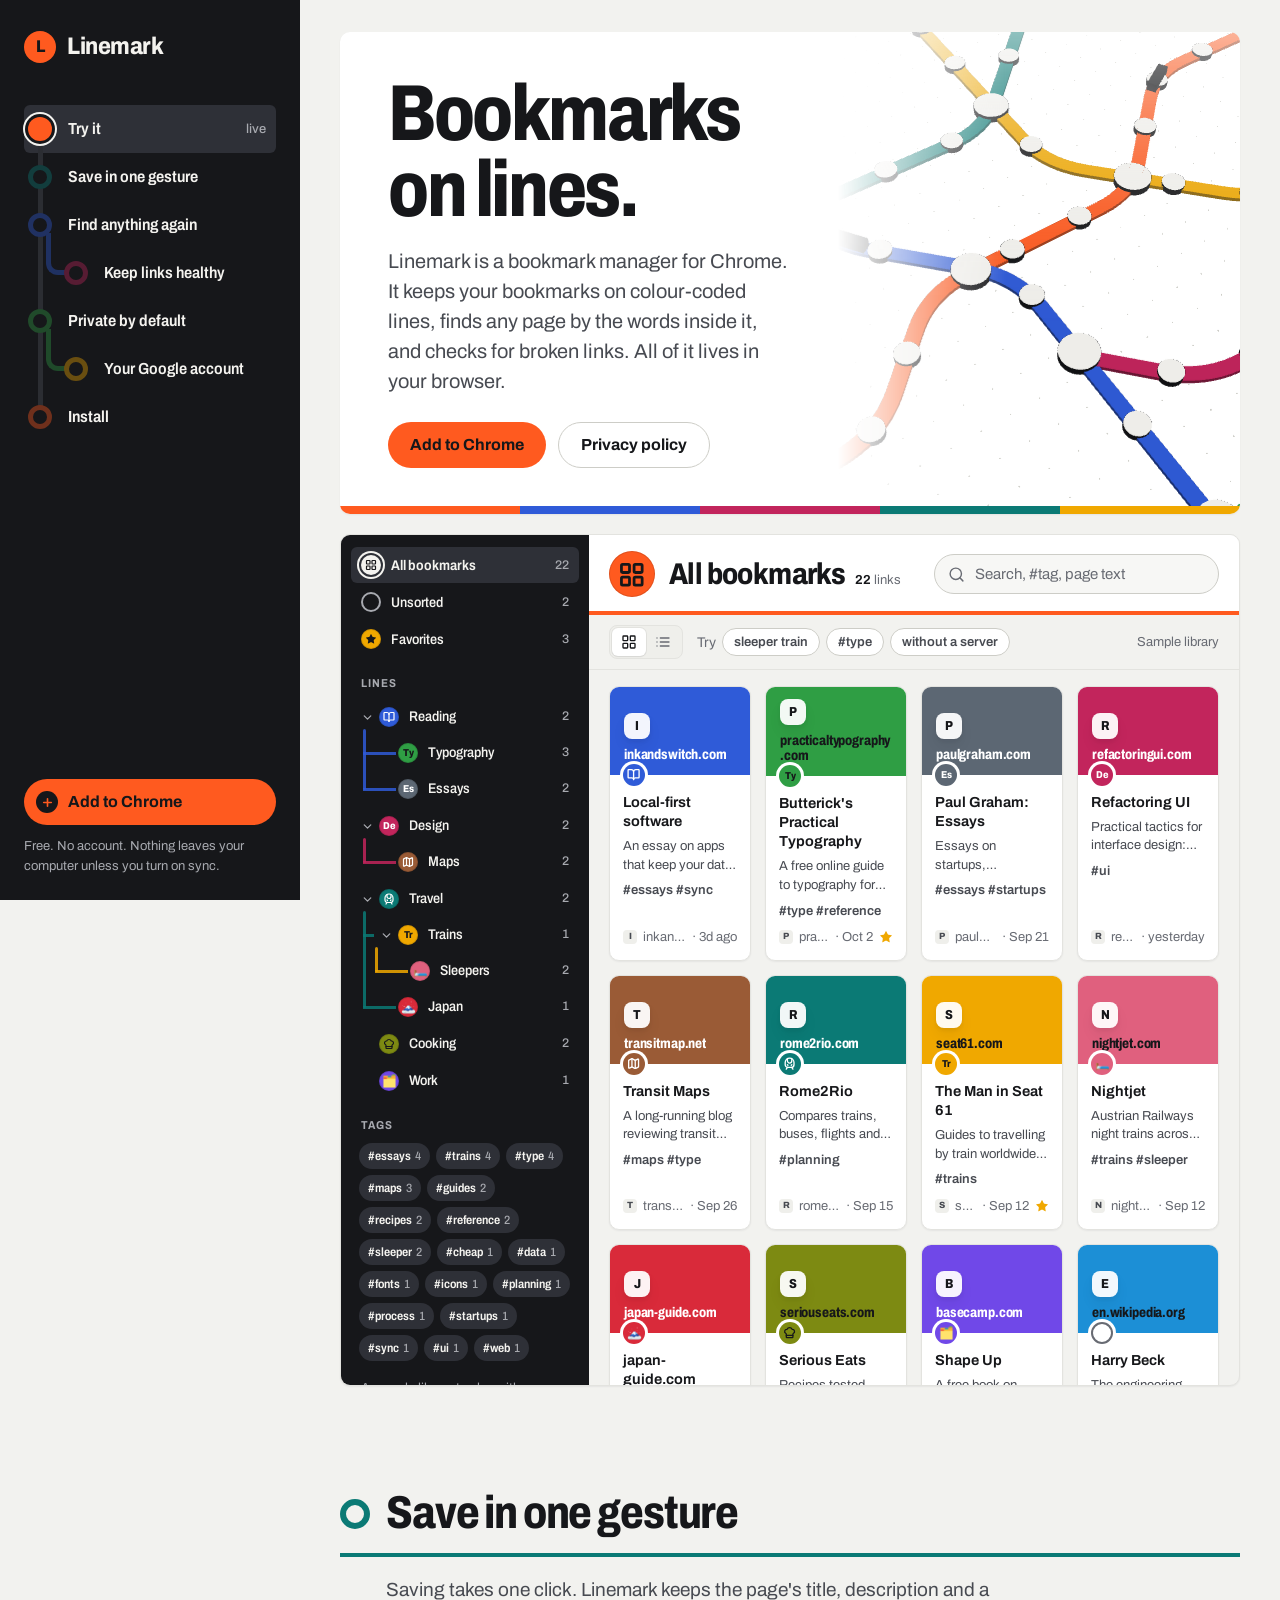
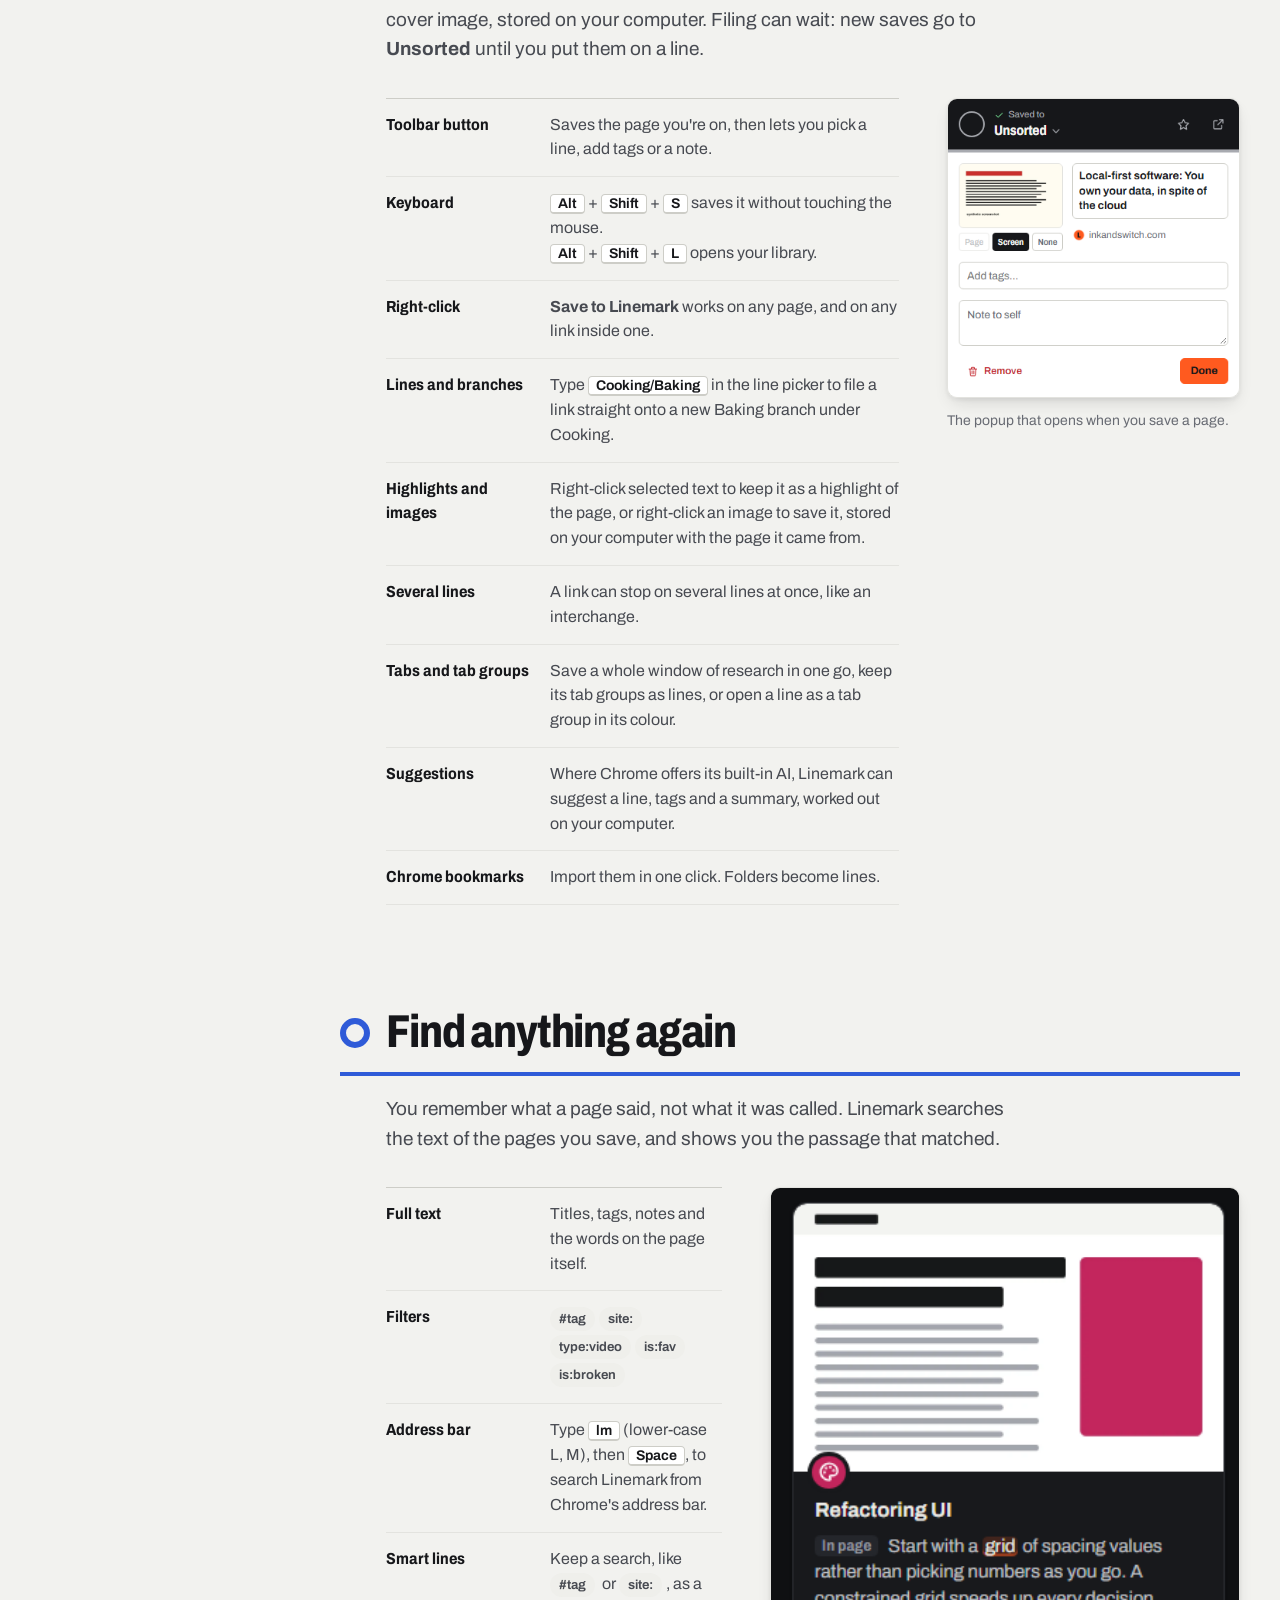
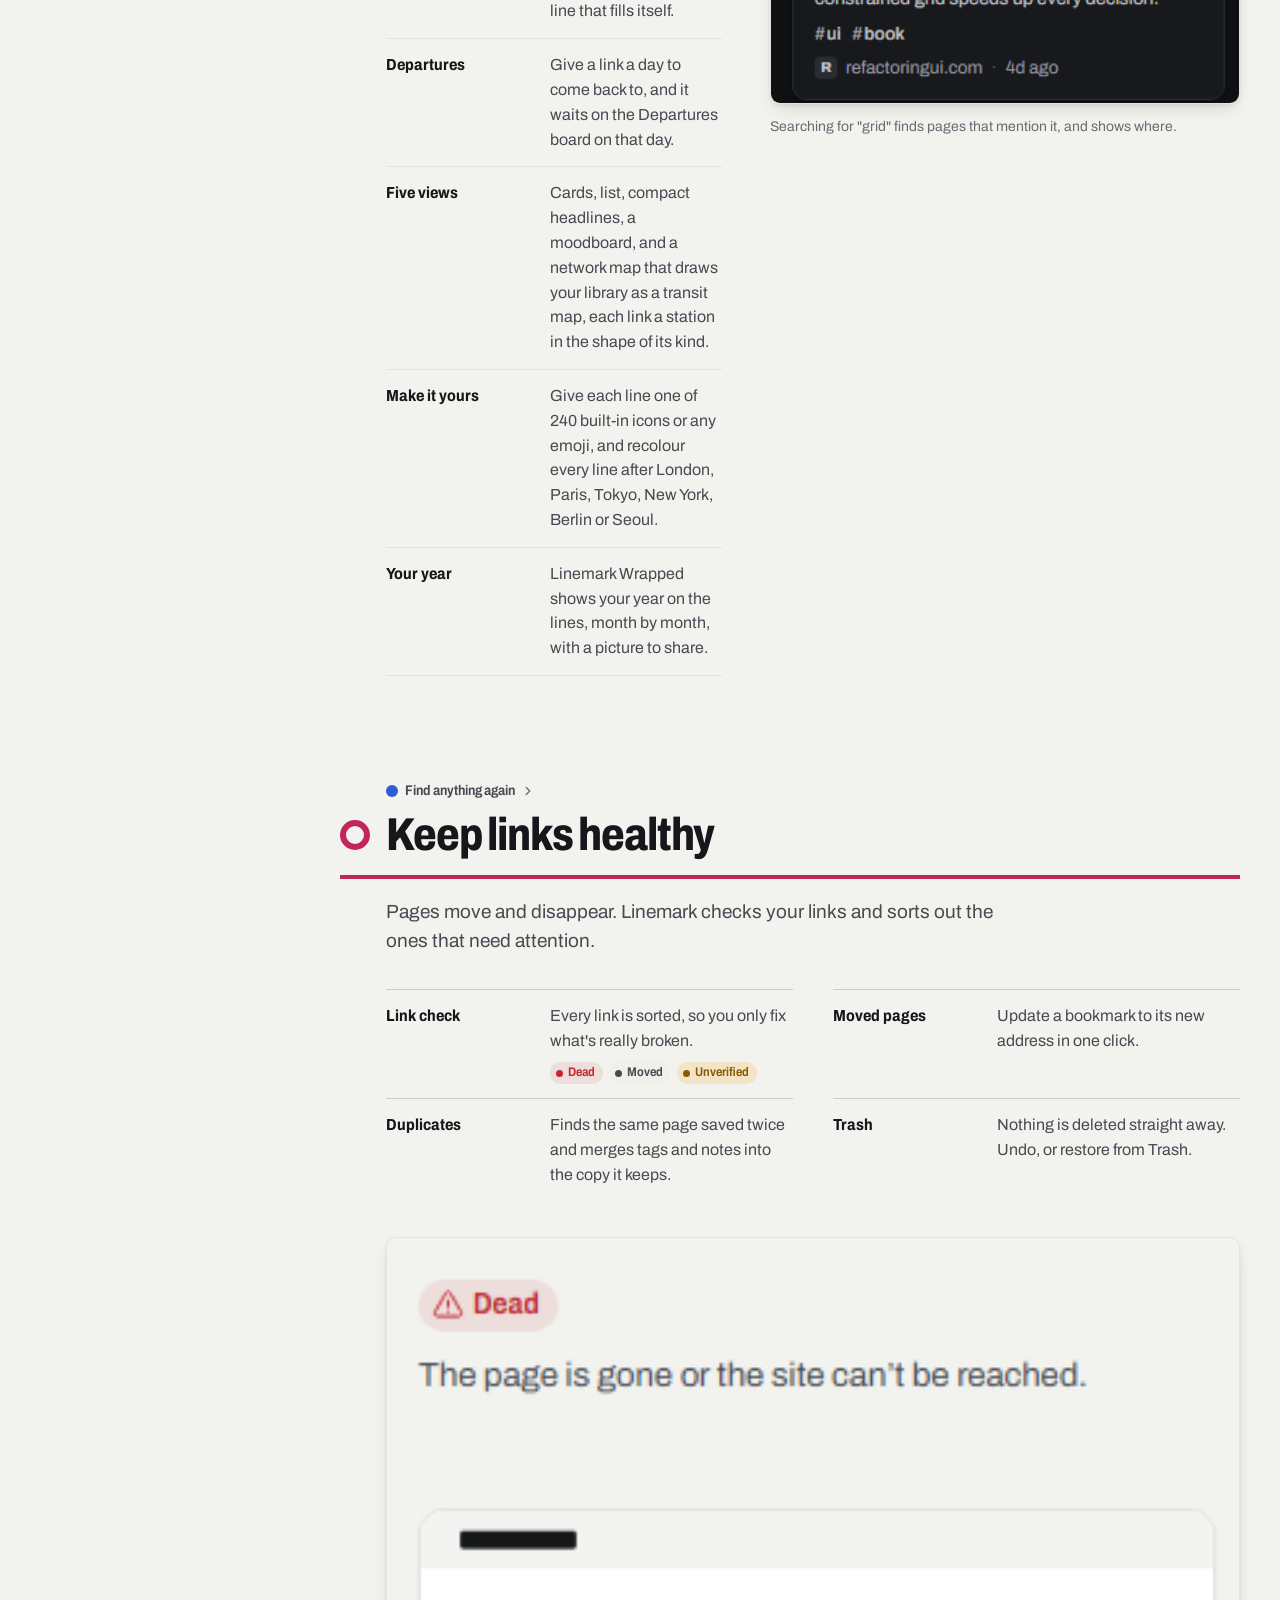
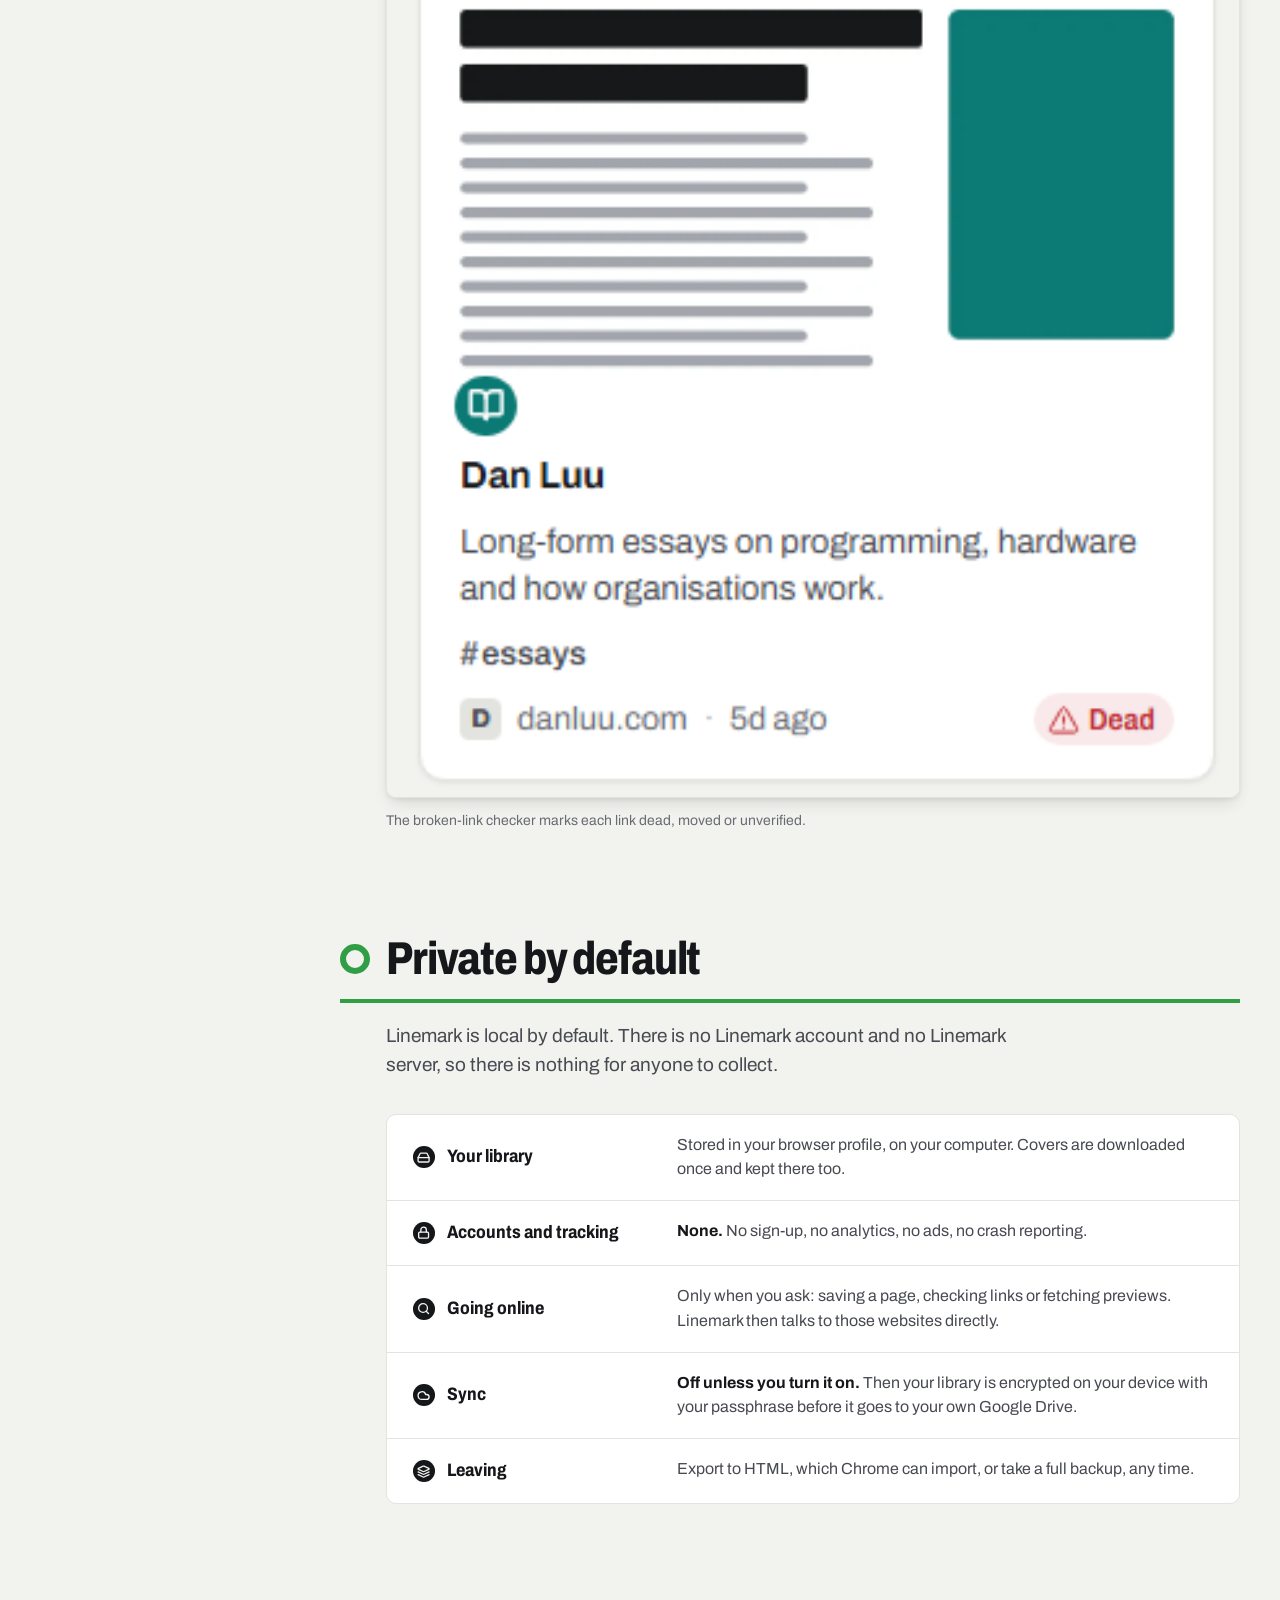
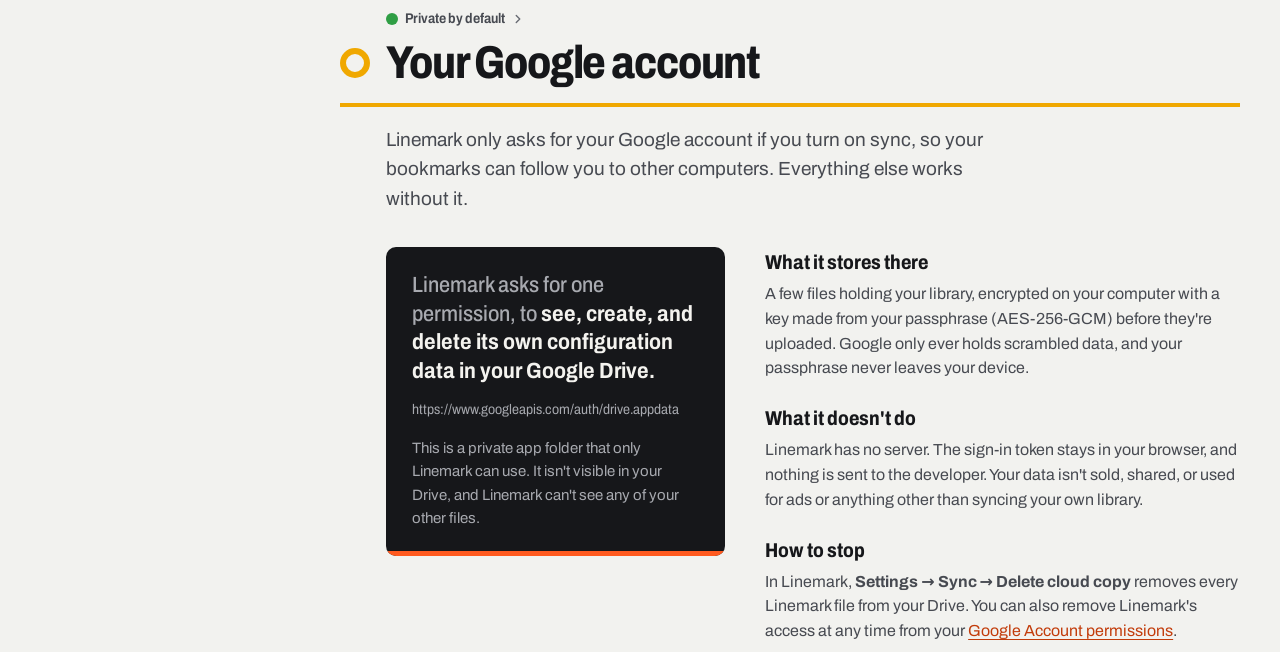
==== commit 7d7dabff: "Version 1.3.0: save highlights and images - Highlights: right-click selected text, or open the popup" ====
--- a/docs/index.html
+++ b/docs/index.html
@@ -512,6 +512,7 @@
             <div><dt>Keyboard</dt><dd><span class="keys"><kbd>Alt</kbd> + <kbd>Shift</kbd> + <kbd>S</kbd></span> saves it without touching the mouse.<br><span class="keys"><kbd>Alt</kbd> + <kbd>Shift</kbd> + <kbd>L</kbd></span> opens your library.</dd></div>
             <div><dt>Right-click</dt><dd><strong>Save to Linemark</strong> works on any page, and on any link inside one.</dd></div>
             <div><dt>Lines and branches</dt><dd>Type <kbd>Cooking/Baking</kbd> in the line picker to file a link straight onto a new Baking branch under Cooking.</dd></div>
+            <div><dt>Highlights and images</dt><dd>Right-click selected text to keep it as a highlight of the page, or right-click an image to save it, stored on your computer with the page it came from.</dd></div>
             <div><dt>Several lines</dt><dd>A link can stop on several lines at once, like an interchange.</dd></div>
             <div><dt>Tabs and tab groups</dt><dd>Save a whole window of research in one go, keep its tab groups as lines, or open a line as a tab group in its colour.</dd></div>
             <div><dt>Suggestions</dt><dd>Where Chrome offers its built-in AI, Linemark can suggest a line, tags and a summary, worked out on your computer.</dd></div>
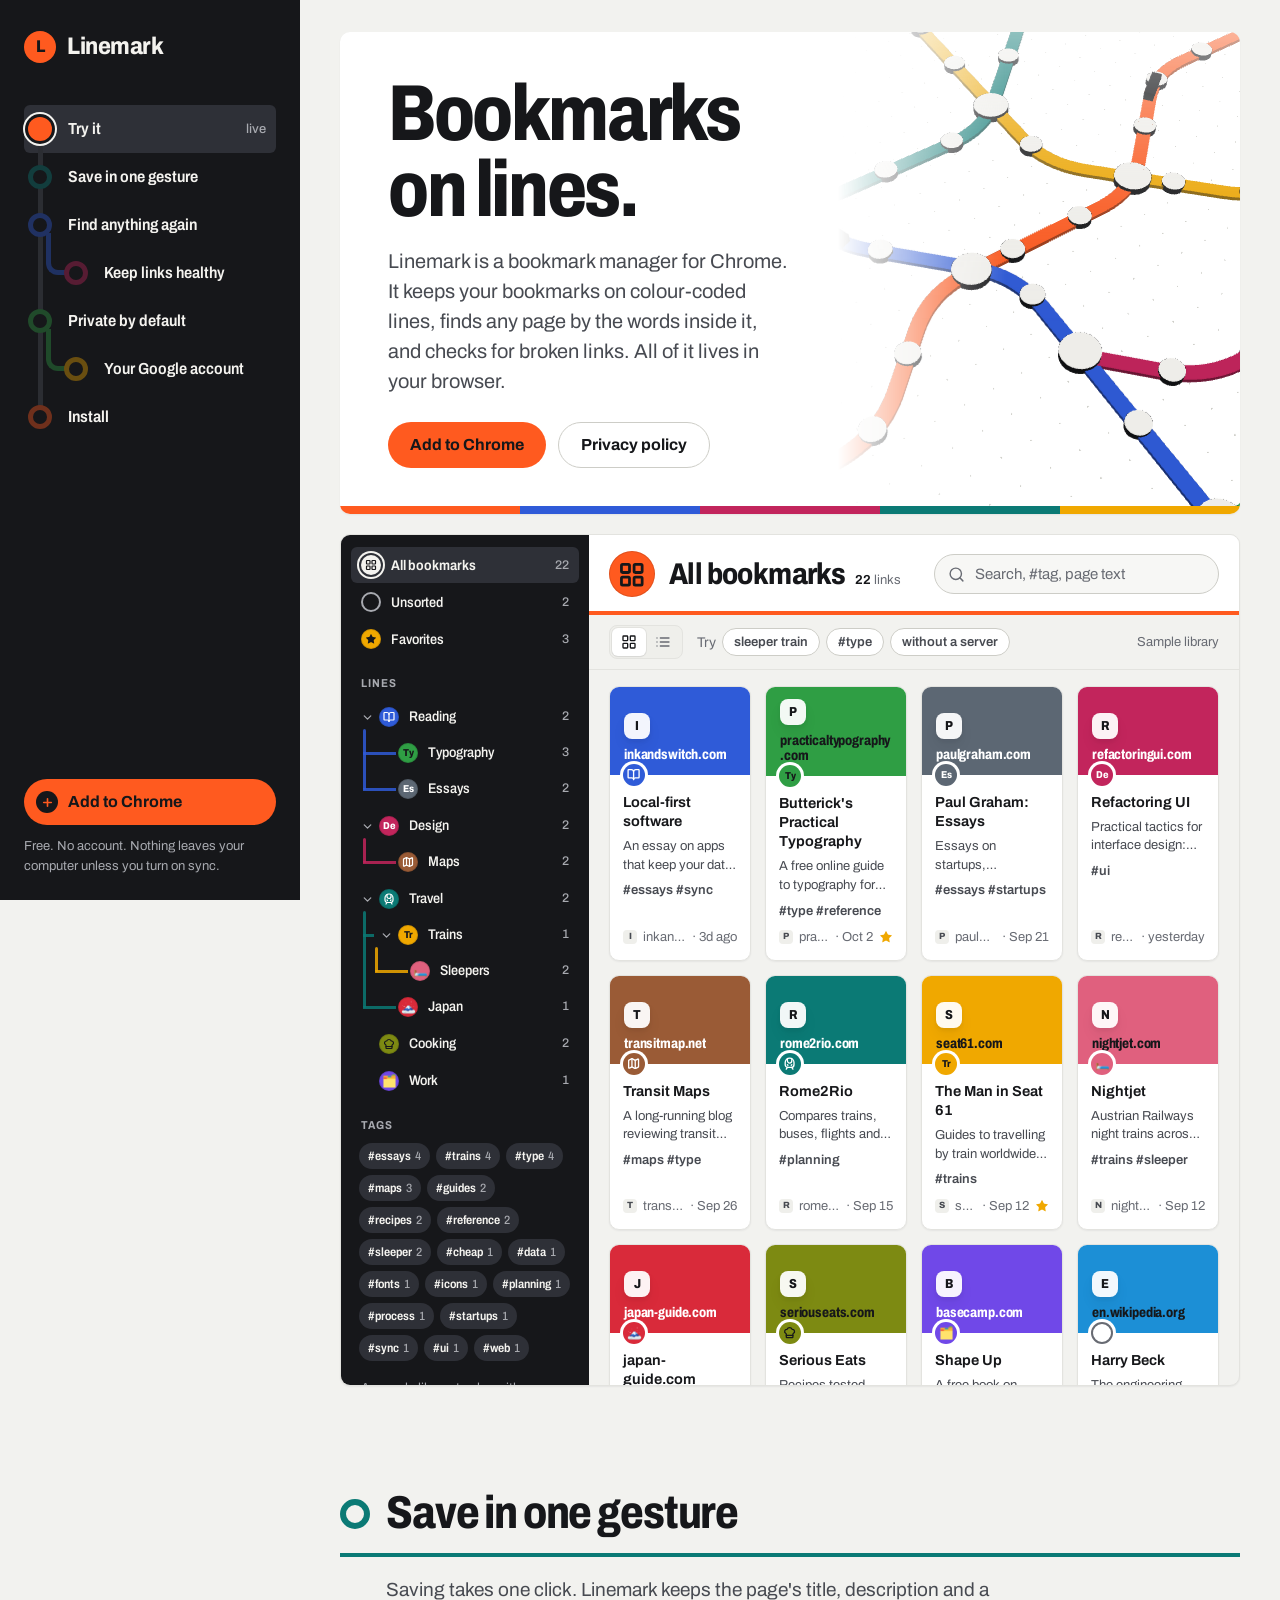
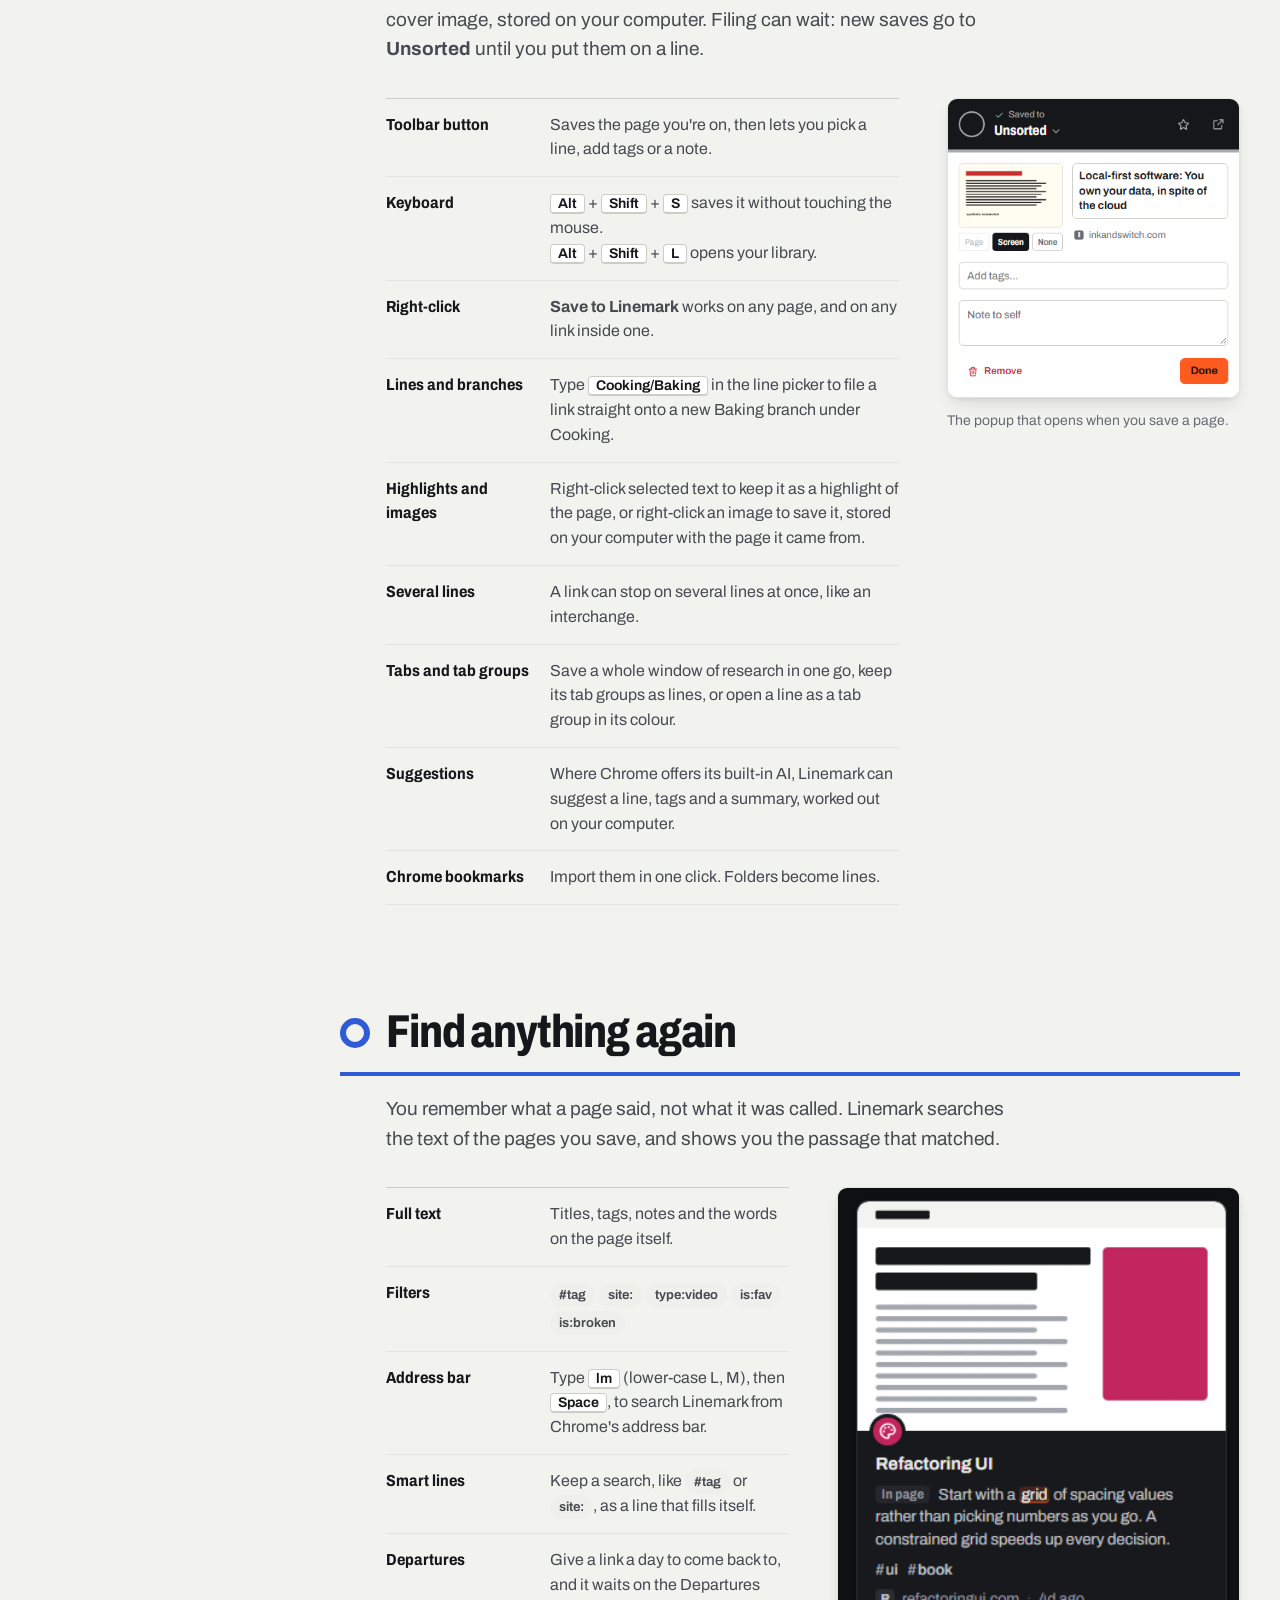
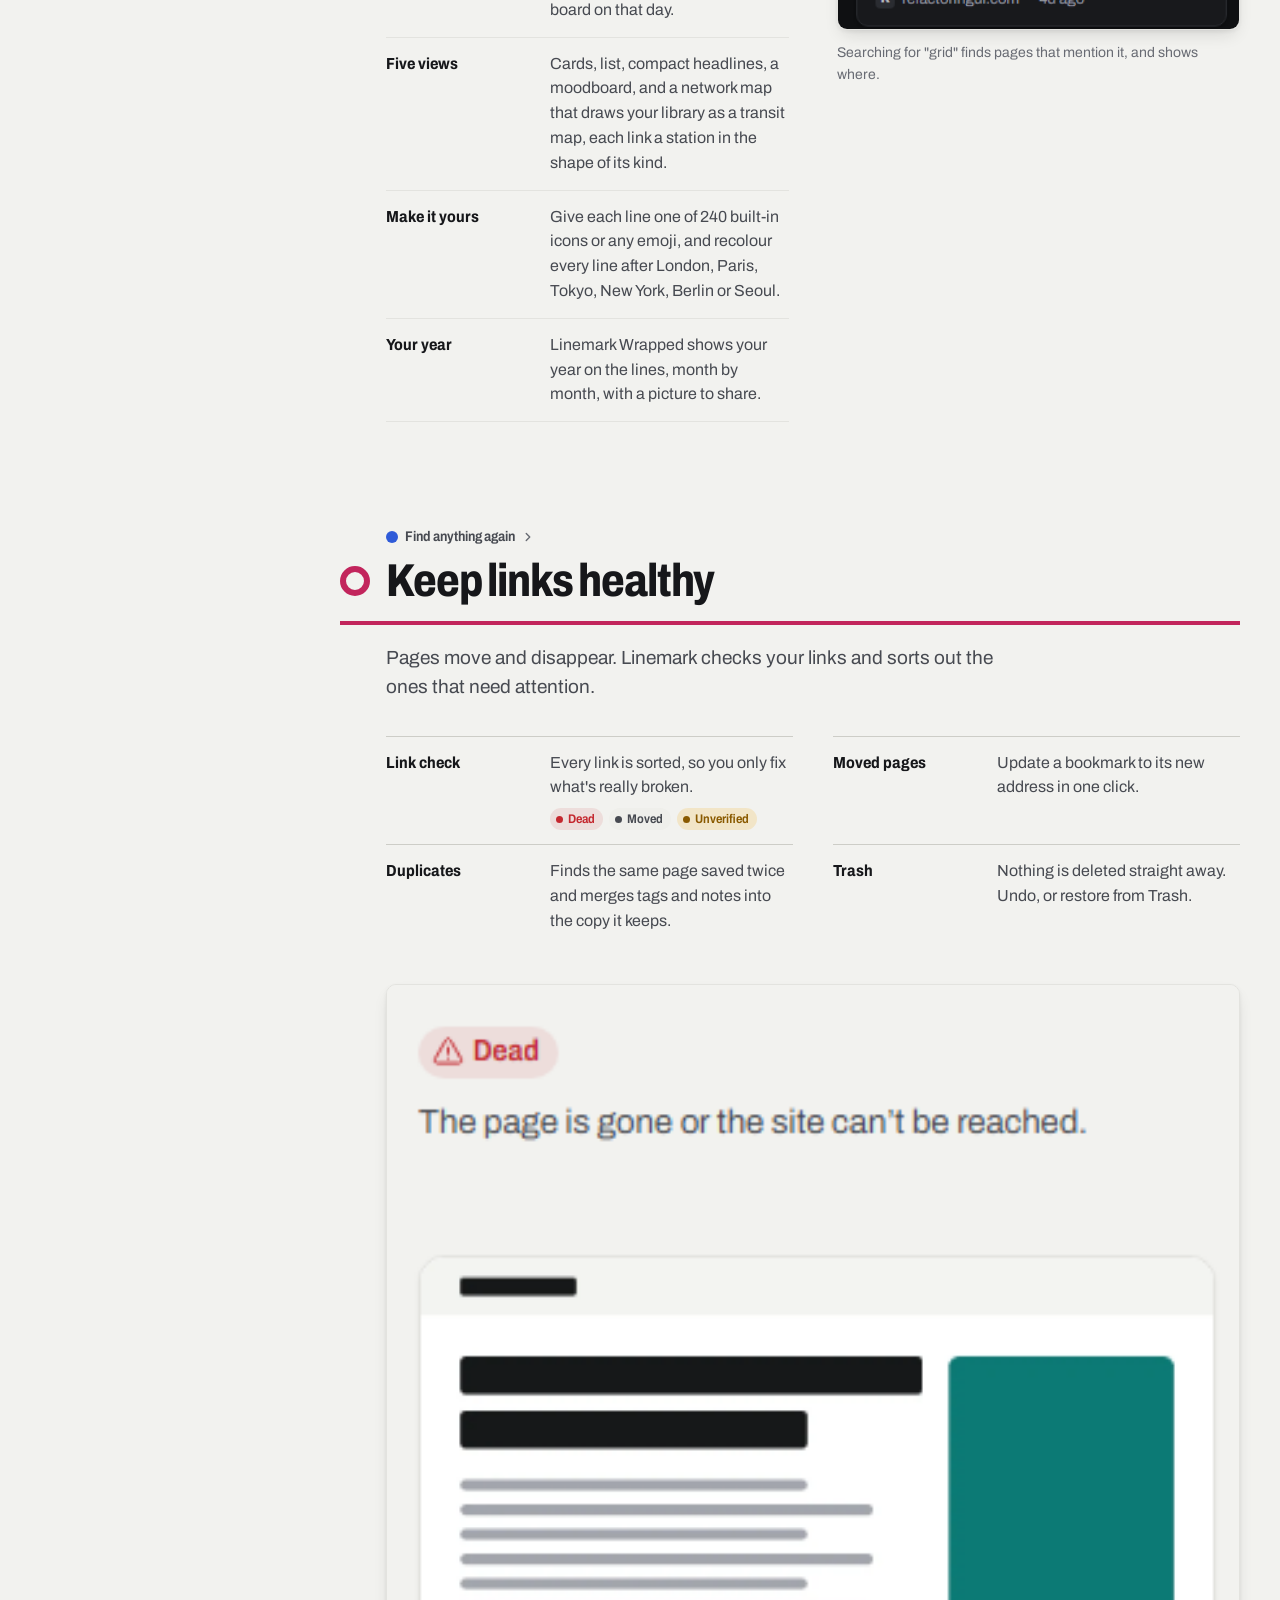
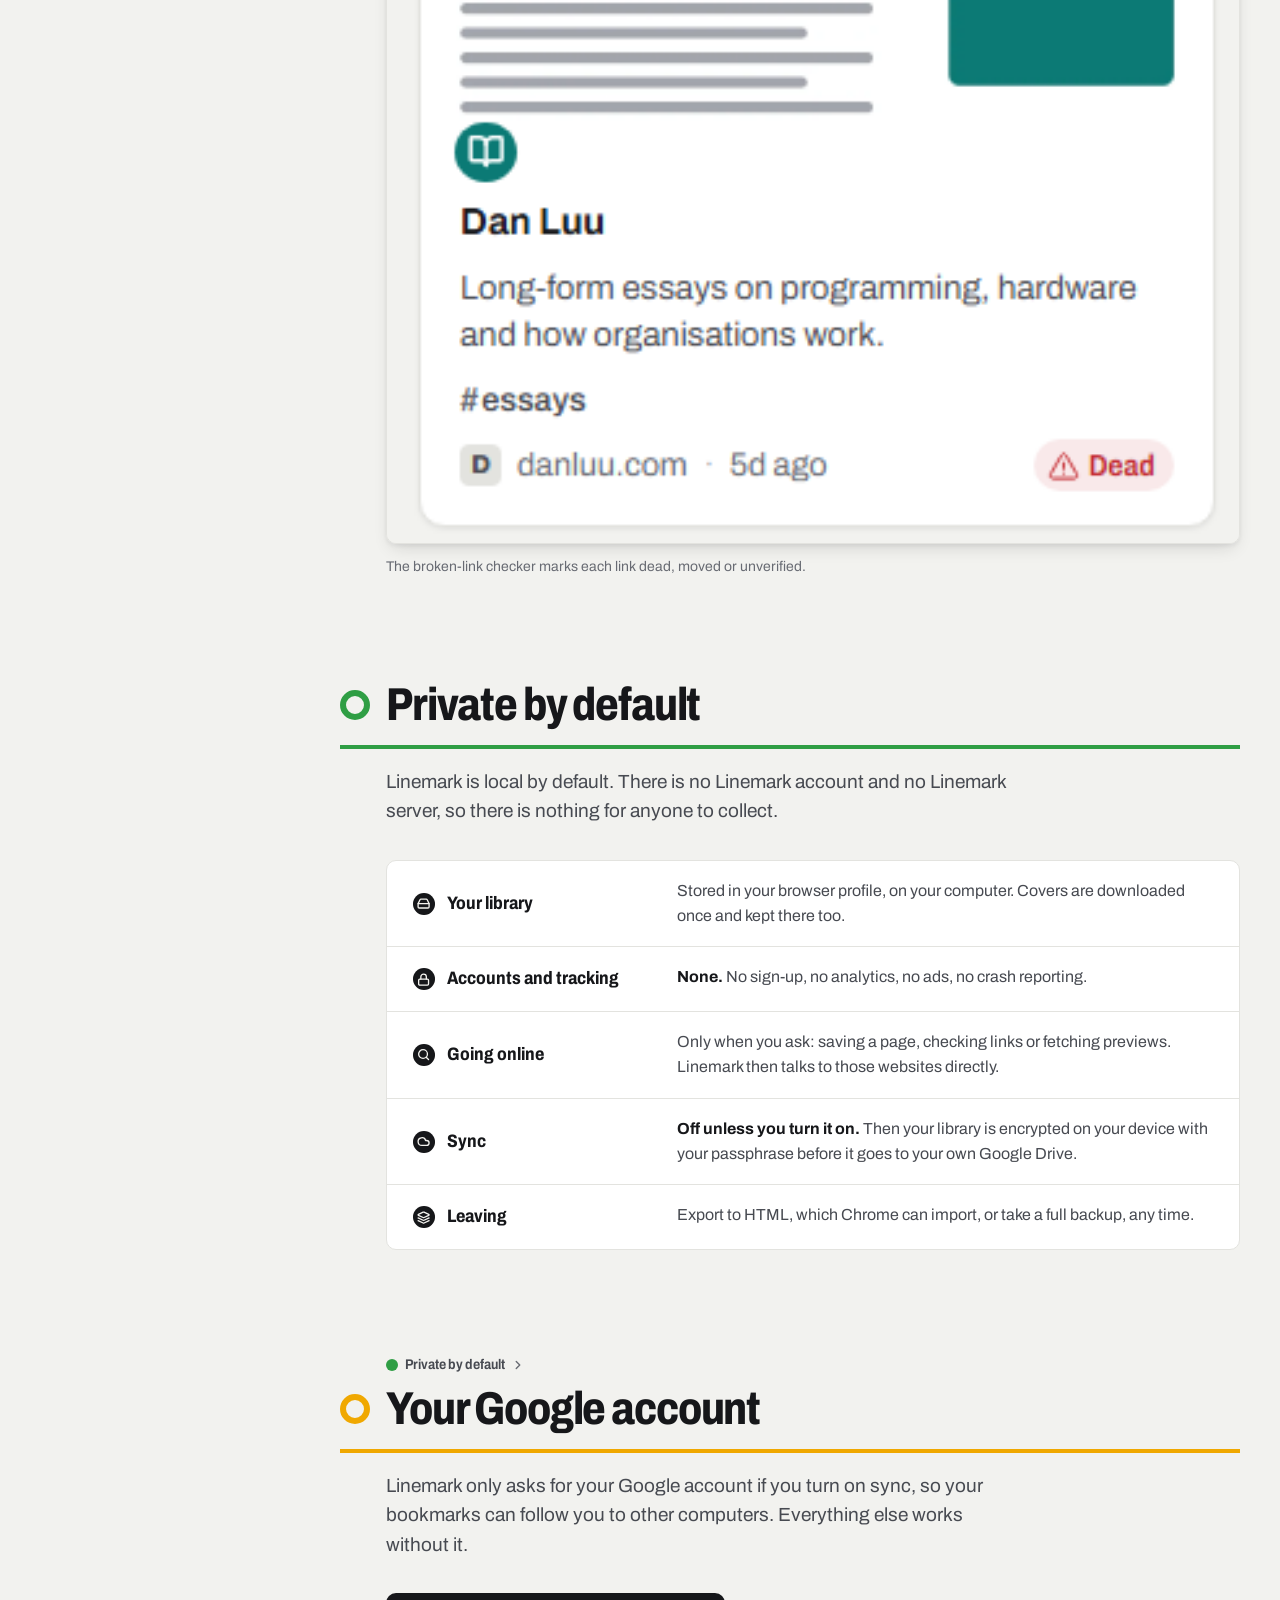
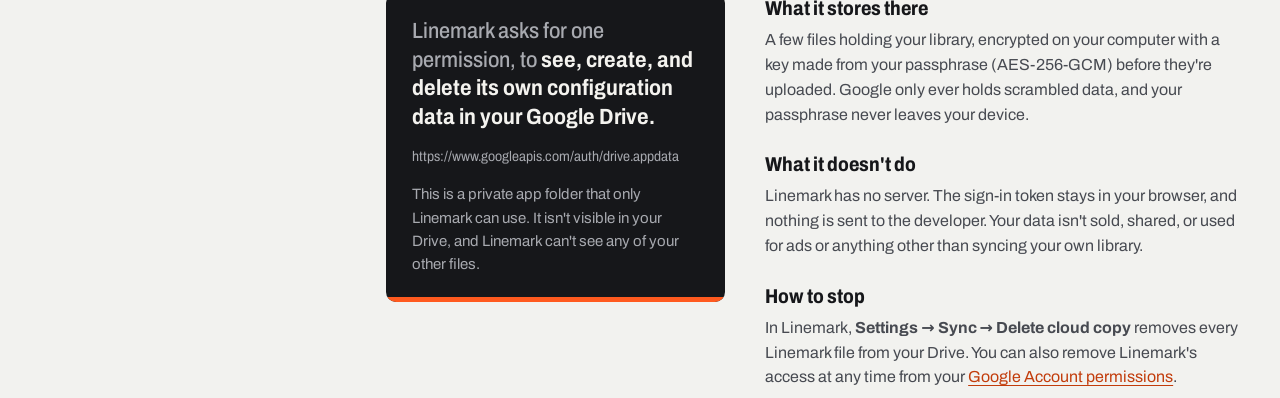
==== commit d7eae9ca: "Homepage: a balanced Find section, tight chips, and no old icon - Find's list and screenshot share t" ====
--- a/docs/index.html
+++ b/docs/index.html
@@ -283,6 +283,9 @@
   .stop .lede { font-size: 1.1875rem; line-height: 1.55; color: var(--ink-2); max-width: 58ch; margin: 18px 0 0 46px; }
   .split { display: grid; grid-template-columns: minmax(0, 5fr) minmax(0, 7fr); gap: 48px; align-items: start; margin-top: 34px; padding-left: 46px; }
   .split.narrow-fig { grid-template-columns: minmax(0, 7fr) minmax(0, 4fr); }
+  .split.even { grid-template-columns: minmax(0, 1fr) minmax(0, 1fr); }
+  /* beside a long list the figure rides along as you read, rather than ending halfway down */
+  .split:not(.stack) > figure.shot { position: sticky; top: 32px; }
   .split.stack { grid-template-columns: minmax(0, 1fr); gap: 36px; }
   .split.stack .rows { display: grid; grid-template-columns: repeat(2, minmax(0, 1fr)); column-gap: 40px; border-top: 0; }
   .split.stack .rows > div { border-top: 1px solid var(--rule-strong); border-bottom: 0; }
@@ -293,6 +296,8 @@
   .keys { white-space: nowrap; } /* a shortcut never breaks across lines */
   kbd { font: inherit; font-weight: 650; font-size: 0.875rem; padding: 1px 7px; border-radius: 4px; border: 1px solid var(--rule-strong); border-bottom-width: 2px; background: var(--surface); color: var(--ink); white-space: nowrap; }
   .chip { display: inline-flex; align-items: center; height: 24px; padding: 0 9px; border-radius: 999px; background: var(--hover); color: var(--ink-2); font-size: 0.8125rem; font-weight: 650; margin: 2px 4px 2px 0; }
+  .chip.in-text { margin: 0; } /* inside a sentence the text's own spaces set the gaps, so punctuation sits tight */
+  .nowrap { white-space: nowrap; }
   .pills { display: flex; flex-wrap: wrap; gap: 6px; margin-top: 8px; }
   .pill { display: inline-flex; align-items: center; gap: 5px; height: 22px; padding: 0 8px 0 6px; border-radius: 999px; font-size: 0.78125rem; font-weight: 650; font-stretch: 87.5%; }
   .pill::before { content: ''; width: 7px; height: 7px; border-radius: 50%; background: currentColor; }
@@ -340,7 +345,7 @@
   footer .credit { flex-basis: 100%; font-size: 0.8125rem; }
 
   @media (max-width: 1180px) {
-    .split, .split.narrow-fig, .consent { grid-template-columns: minmax(0, 1fr); gap: 28px; }
+    .split, .split.narrow-fig, .split.even, .consent { grid-template-columns: minmax(0, 1fr); gap: 28px; }
     figure.popup { max-width: 380px; }
   }
   @media (max-width: 880px) {
@@ -528,12 +533,12 @@
       <section class="stop has-branch" id="find" style="--l: var(--cobalt)" aria-labelledby="find-h">
         <div class="stop-head"><div class="stop-name"><span class="ring" aria-hidden="true"></span><h2 id="find-h">Find anything again</h2></div></div>
         <p class="lede">You remember what a page said, not what it was called. Linemark searches the text of the pages you save, and shows you the passage that matched.</p>
-        <div class="split">
+        <div class="split even">
           <dl class="rows">
             <div><dt>Full text</dt><dd>Titles, tags, notes and the words on the page itself.</dd></div>
             <div><dt>Filters</dt><dd><span class="chip">#tag</span><span class="chip">site:</span><span class="chip">type:video</span><span class="chip">is:fav</span><span class="chip">is:broken</span></dd></div>
             <div><dt>Address bar</dt><dd>Type <kbd>lm</kbd> (lower-case L, M), then <kbd>Space</kbd>, to search Linemark from Chrome's address bar.</dd></div>
-            <div><dt>Smart lines</dt><dd>Keep a search, like <span class="chip">#tag</span> or <span class="chip">site:</span>, as a line that fills itself.</dd></div>
+            <div><dt>Smart lines</dt><dd>Keep a search, like <span class="chip in-text">#tag</span> or <span class="nowrap"><span class="chip in-text">site:</span>,</span> as a line that fills itself.</dd></div>
             <div><dt>Departures</dt><dd>Give a link a day to come back to, and it waits on the Departures board on that day.</dd></div>
             <div><dt>Five views</dt><dd>Cards, list, compact headlines, a moodboard, and a network map that draws your library as a transit map, each link a station in the shape of its kind.</dd></div>
             <div><dt>Make it yours</dt><dd>Give each line one of 240 built-in icons or any emoji, and recolour every line after London, Paris, Tokyo, New York, Berlin or Seoul.</dd></div>
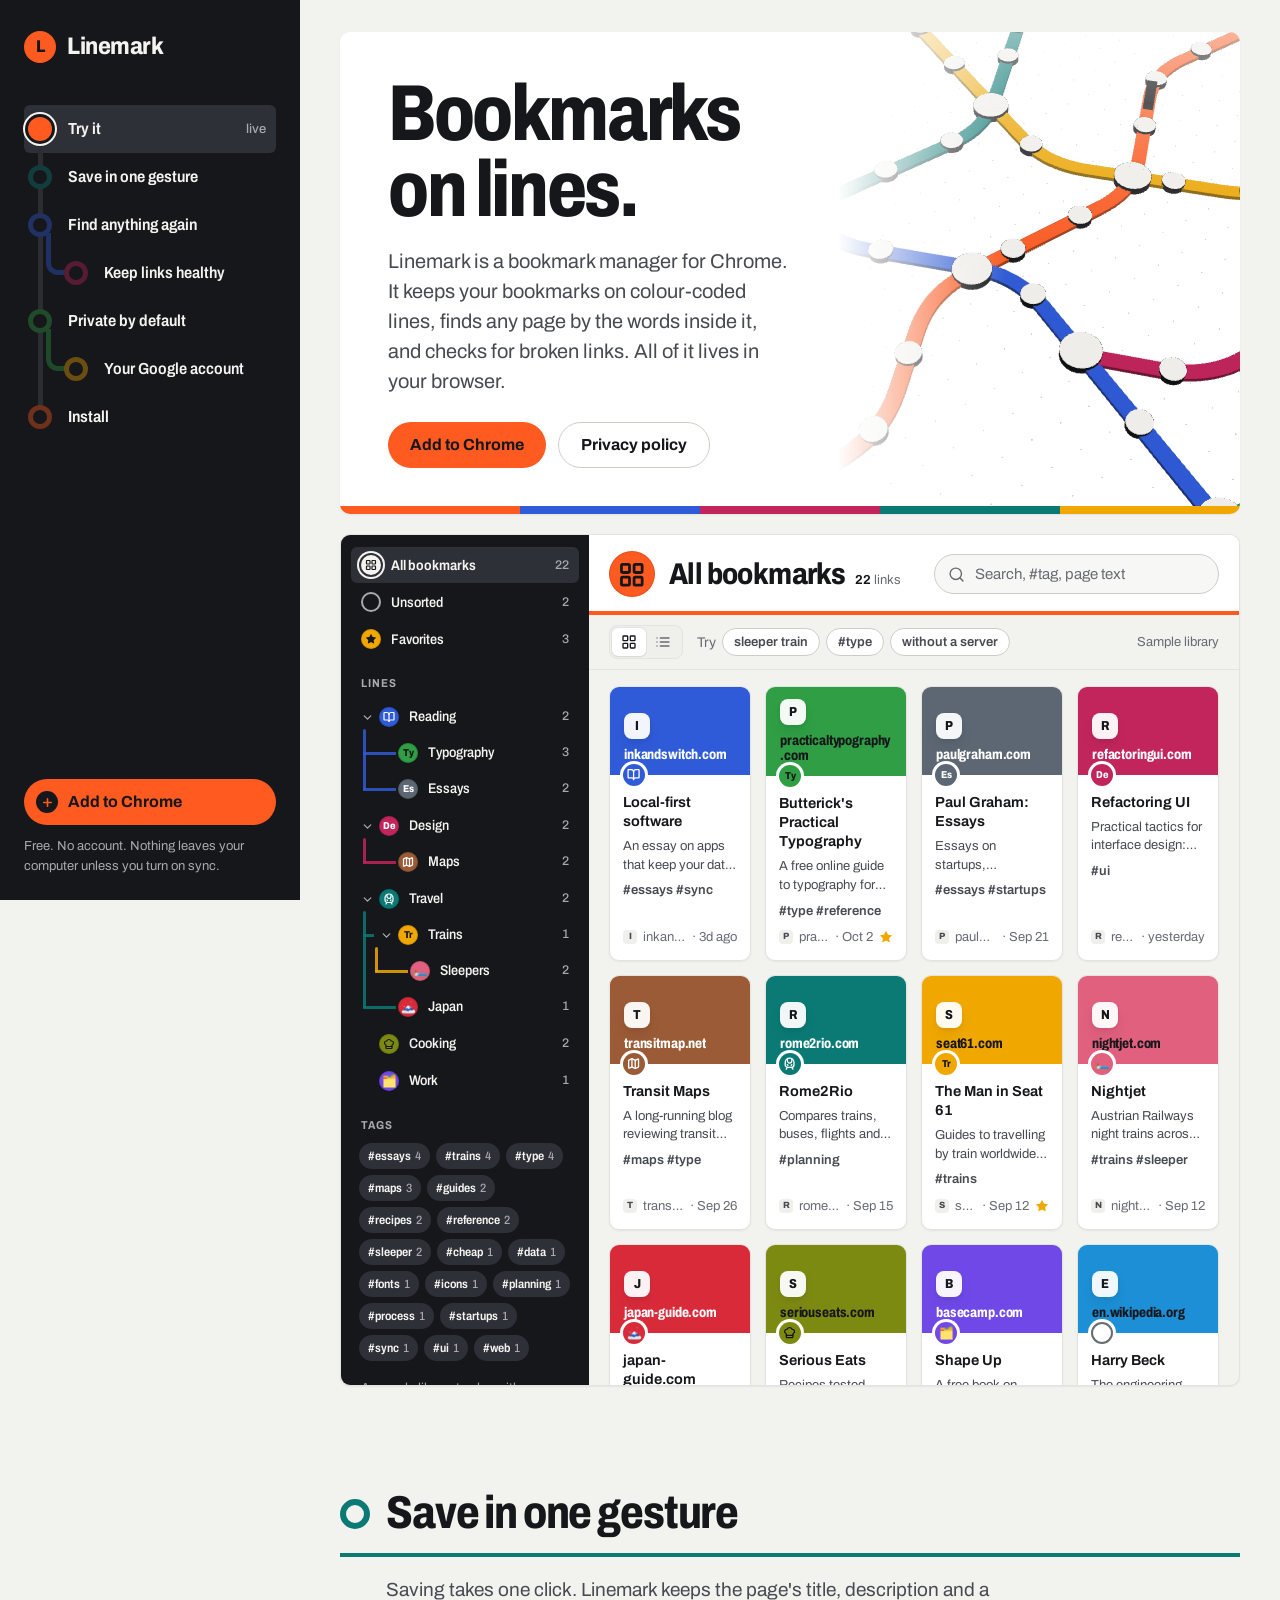
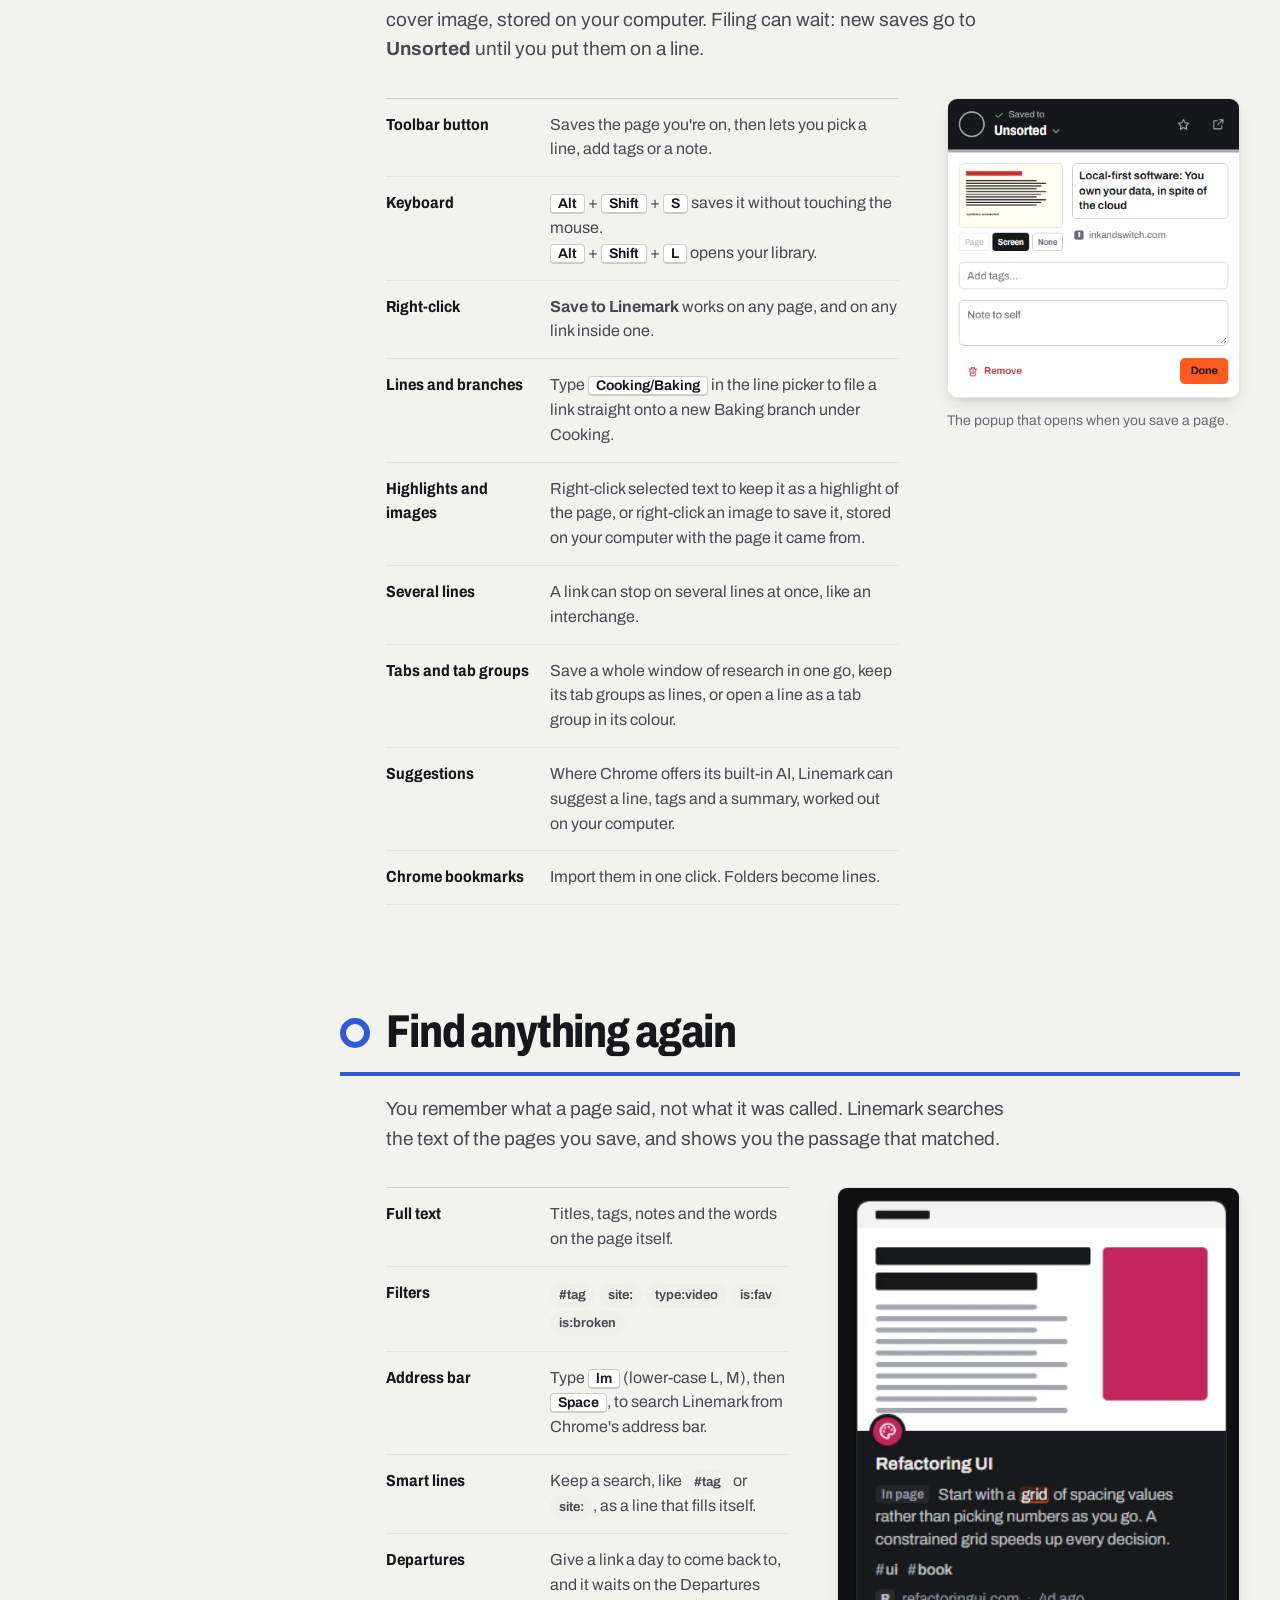
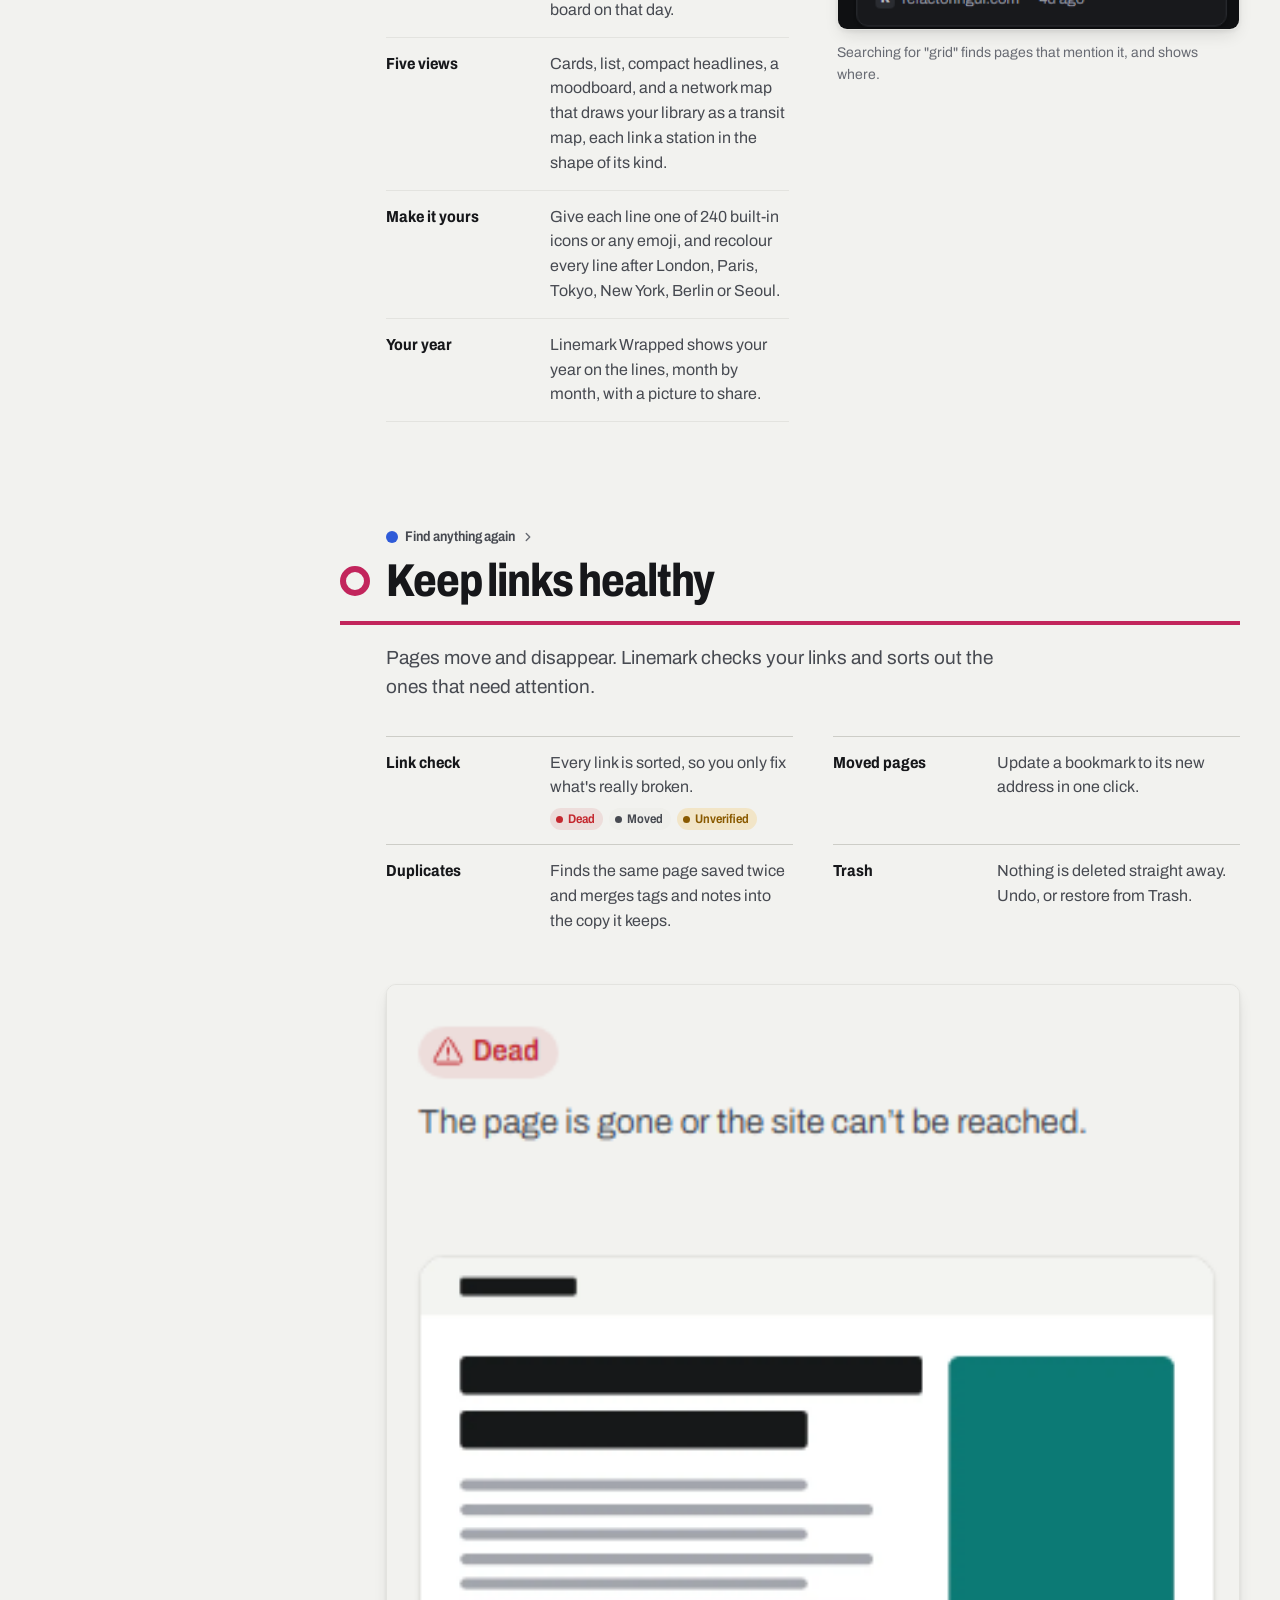
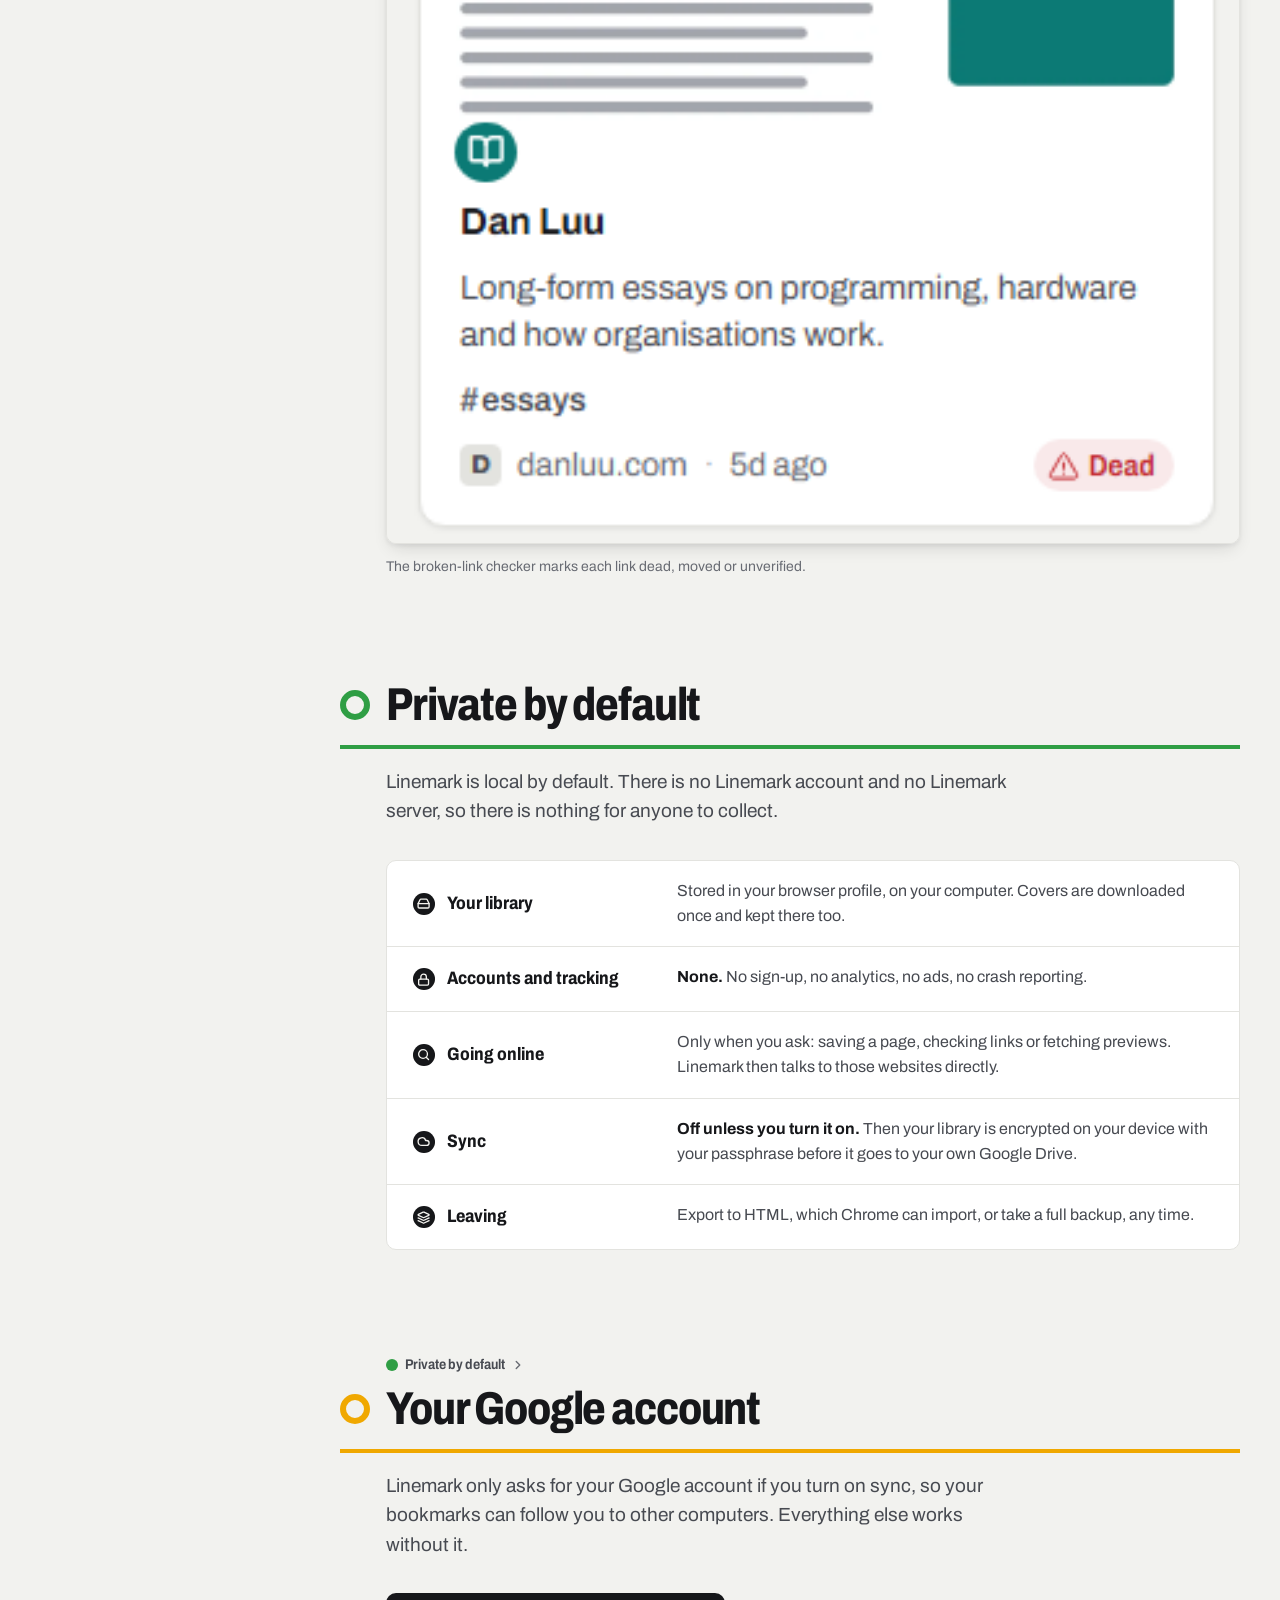
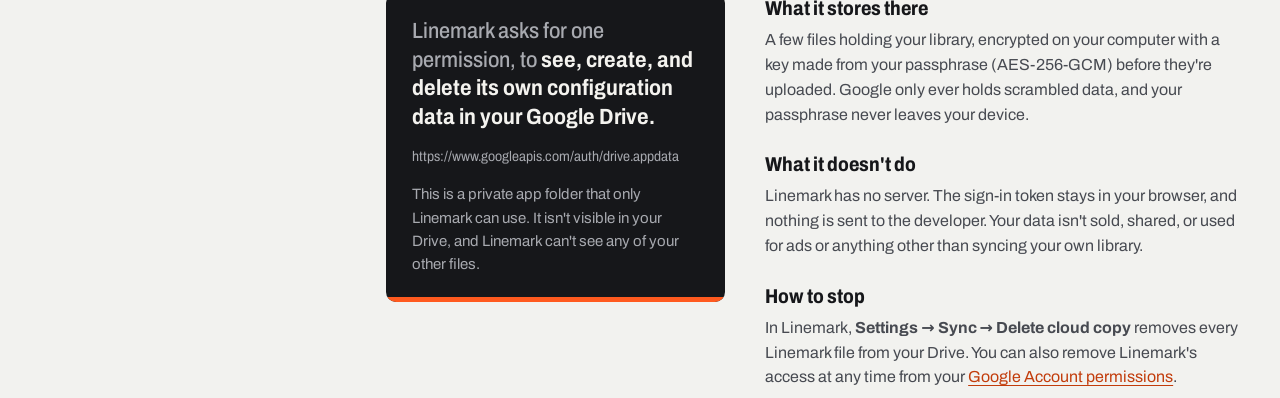
==== commit 2b4436c6: "Homepage: pointing at a Save or Find row shows its picture Each row of the Save and Find lists has a" ====
--- a/docs/index.html
+++ b/docs/index.html
@@ -307,6 +307,15 @@
   figure.shot img { border-radius: 10px; border: 1px solid var(--rule); box-shadow: var(--shadow-2); }
   figure.shot figcaption { color: var(--ink-3); font-size: 0.875rem; margin-top: 12px; }
   figure.popup img { max-width: 380px; width: 100%; }
+  /* Pointing at a row shows its picture in the figure beside the list (wide screens with a mouse only). The script
+     adds the pictures as the list comes near, from docs/images/home/ (made by tools/home-shots.mjs). */
+  figure.shot .stage { position: relative; }
+  figure.popup .stage { max-width: 380px; }
+  figure.shot .stage img.alt { position: absolute; inset: 0; width: 100%; height: 100%; opacity: 0; transition: opacity .24s var(--ease); pointer-events: none; }
+  figure.shot .stage img.alt.on { opacity: 1; }
+  .rows.swap.live > div { transition: background-color .15s; }
+  .rows.swap.live > div.on { background: var(--hover); box-shadow: -12px 0 0 var(--hover), 12px 0 0 var(--hover); }
+  @media (prefers-reduced-motion: reduce) { figure.shot .stage img.alt, .rows.swap.live > div { transition: none; } }
 
   /* Timetable rows for privacy facts */
   .table { margin: 34px 0 0 46px; background: var(--surface); border: 1px solid var(--rule); border-radius: 10px; overflow: hidden; }
@@ -512,19 +521,19 @@
         <div class="stop-head"><div class="stop-name"><span class="ring" aria-hidden="true"></span><h2 id="save-h">Save in one gesture</h2></div></div>
         <p class="lede">Saving takes one click. Linemark keeps the page's title, description and a cover image, stored on your computer. Filing can wait: new saves go to <strong>Unsorted</strong> until you put them on a line.</p>
         <div class="split narrow-fig">
-          <dl class="rows">
-            <div><dt>Toolbar button</dt><dd>Saves the page you're on, then lets you pick a line, add tags or a note.</dd></div>
-            <div><dt>Keyboard</dt><dd><span class="keys"><kbd>Alt</kbd> + <kbd>Shift</kbd> + <kbd>S</kbd></span> saves it without touching the mouse.<br><span class="keys"><kbd>Alt</kbd> + <kbd>Shift</kbd> + <kbd>L</kbd></span> opens your library.</dd></div>
-            <div><dt>Right-click</dt><dd><strong>Save to Linemark</strong> works on any page, and on any link inside one.</dd></div>
-            <div><dt>Lines and branches</dt><dd>Type <kbd>Cooking/Baking</kbd> in the line picker to file a link straight onto a new Baking branch under Cooking.</dd></div>
-            <div><dt>Highlights and images</dt><dd>Right-click selected text to keep it as a highlight of the page, or right-click an image to save it, stored on your computer with the page it came from.</dd></div>
-            <div><dt>Several lines</dt><dd>A link can stop on several lines at once, like an interchange.</dd></div>
-            <div><dt>Tabs and tab groups</dt><dd>Save a whole window of research in one go, keep its tab groups as lines, or open a line as a tab group in its colour.</dd></div>
-            <div><dt>Suggestions</dt><dd>Where Chrome offers its built-in AI, Linemark can suggest a line, tags and a summary, worked out on your computer.</dd></div>
-            <div><dt>Chrome bookmarks</dt><dd>Import them in one click. Folders become lines.</dd></div>
+          <dl class="rows swap">
+            <div data-shot="default"><dt>Toolbar button</dt><dd>Saves the page you're on, then lets you pick a line, add tags or a note.</dd></div>
+            <div data-shot="keyboard"><dt>Keyboard</dt><dd><span class="keys"><kbd>Alt</kbd> + <kbd>Shift</kbd> + <kbd>S</kbd></span> saves it without touching the mouse.<br><span class="keys"><kbd>Alt</kbd> + <kbd>Shift</kbd> + <kbd>L</kbd></span> opens your library.</dd></div>
+            <div data-shot="rightclick"><dt>Right-click</dt><dd><strong>Save to Linemark</strong> works on any page, and on any link inside one.</dd></div>
+            <div data-shot="branches"><dt>Lines and branches</dt><dd>Type <kbd>Cooking/Baking</kbd> in the line picker to file a link straight onto a new Baking branch under Cooking.</dd></div>
+            <div data-shot="highlights"><dt>Highlights and images</dt><dd>Right-click selected text to keep it as a highlight of the page, or right-click an image to save it, stored on your computer with the page it came from.</dd></div>
+            <div data-shot="lines"><dt>Several lines</dt><dd>A link can stop on several lines at once, like an interchange.</dd></div>
+            <div data-shot="tabs"><dt>Tabs and tab groups</dt><dd>Save a whole window of research in one go, keep its tab groups as lines, or open a line as a tab group in its colour.</dd></div>
+            <div data-shot="suggest"><dt>Suggestions</dt><dd>Where Chrome offers its built-in AI, Linemark can suggest a line, tags and a summary, worked out on your computer.</dd></div>
+            <div data-shot="import"><dt>Chrome bookmarks</dt><dd>Import them in one click. Folders become lines.</dd></div>
           </dl>
-          <figure class="shot popup">
-            <img src="images/popup.png" width="380" height="390" alt="The Linemark popup after saving a page: a cover preview, the page title, fields for tags and a note, and a Done button." loading="lazy">
+          <figure class="shot popup" data-swap="save">
+            <div class="stage"><img src="images/popup.png" width="380" height="390" alt="The Linemark popup after saving a page: a cover preview, the page title, fields for tags and a note, and a Done button." loading="lazy"></div>
             <figcaption>The popup that opens when you save a page.</figcaption>
           </figure>
         </div>
@@ -534,18 +543,18 @@
         <div class="stop-head"><div class="stop-name"><span class="ring" aria-hidden="true"></span><h2 id="find-h">Find anything again</h2></div></div>
         <p class="lede">You remember what a page said, not what it was called. Linemark searches the text of the pages you save, and shows you the passage that matched.</p>
         <div class="split even">
-          <dl class="rows">
-            <div><dt>Full text</dt><dd>Titles, tags, notes and the words on the page itself.</dd></div>
-            <div><dt>Filters</dt><dd><span class="chip">#tag</span><span class="chip">site:</span><span class="chip">type:video</span><span class="chip">is:fav</span><span class="chip">is:broken</span></dd></div>
-            <div><dt>Address bar</dt><dd>Type <kbd>lm</kbd> (lower-case L, M), then <kbd>Space</kbd>, to search Linemark from Chrome's address bar.</dd></div>
-            <div><dt>Smart lines</dt><dd>Keep a search, like <span class="chip in-text">#tag</span> or <span class="nowrap"><span class="chip in-text">site:</span>,</span> as a line that fills itself.</dd></div>
-            <div><dt>Departures</dt><dd>Give a link a day to come back to, and it waits on the Departures board on that day.</dd></div>
-            <div><dt>Five views</dt><dd>Cards, list, compact headlines, a moodboard, and a network map that draws your library as a transit map, each link a station in the shape of its kind.</dd></div>
-            <div><dt>Make it yours</dt><dd>Give each line one of 240 built-in icons or any emoji, and recolour every line after London, Paris, Tokyo, New York, Berlin or Seoul.</dd></div>
-            <div><dt>Your year</dt><dd>Linemark Wrapped shows your year on the lines, month by month, with a picture to share.</dd></div>
+          <dl class="rows swap">
+            <div data-shot="default"><dt>Full text</dt><dd>Titles, tags, notes and the words on the page itself.</dd></div>
+            <div data-shot="filters"><dt>Filters</dt><dd><span class="chip">#tag</span><span class="chip">site:</span><span class="chip">type:video</span><span class="chip">is:fav</span><span class="chip">is:broken</span></dd></div>
+            <div data-shot="omnibox"><dt>Address bar</dt><dd>Type <kbd>lm</kbd> (lower-case L, M), then <kbd>Space</kbd>, to search Linemark from Chrome's address bar.</dd></div>
+            <div data-shot="smart"><dt>Smart lines</dt><dd>Keep a search, like <span class="chip in-text">#tag</span> or <span class="nowrap"><span class="chip in-text">site:</span>,</span> as a line that fills itself.</dd></div>
+            <div data-shot="departures"><dt>Departures</dt><dd>Give a link a day to come back to, and it waits on the Departures board on that day.</dd></div>
+            <div data-shot="views"><dt>Five views</dt><dd>Cards, list, compact headlines, a moodboard, and a network map that draws your library as a transit map, each link a station in the shape of its kind.</dd></div>
+            <div data-shot="yours"><dt>Make it yours</dt><dd>Give each line one of 240 built-in icons or any emoji, and recolour every line after London, Paris, Tokyo, New York, Berlin or Seoul.</dd></div>
+            <div data-shot="year"><dt>Your year</dt><dd>Linemark Wrapped shows your year on the lines, month by month, with a picture to share.</dd></div>
           </dl>
-          <figure class="shot">
-            <picture><source media="(max-width: 880px)" srcset="images/home-search-sm.png" width="332" height="365"><img src="images/home-search.png" width="665" height="500" alt="Linemark in its dark theme, searching for the word grid: matching bookmarks show the passage from the page where the word appears." loading="lazy"></picture>
+          <figure class="shot" data-swap="find">
+            <div class="stage"><picture><source media="(max-width: 880px)" srcset="images/home-search-sm.png" width="332" height="365"><img src="images/home-search.png" width="665" height="500" alt="Linemark in its dark theme, searching for the word grid: matching bookmarks show the passage from the page where the word appears." loading="lazy"></picture></div>
             <figcaption>Searching for "grid" finds pages that mention it, and shows where.</figcaption>
           </figure>
         </div>
@@ -860,6 +869,61 @@
   locate();
 })();
 </script>
+<script>
+// Hover pictures for the Save and Find lists: pointing at a row shows its picture in the figure beside the list.
+// Only where there is a mouse and the figure sits beside the list; the pictures load as the list comes near.
+(() => {
+  const able = matchMedia('(hover: hover) and (pointer: fine) and (min-width: 1181px)');
+  const S = (src, cap) => ({ src: `images/home/${src}.webp`, cap });
+  const SHOTS = {
+    keyboard: S('save-keyboard', 'Two shortcuts: save the page you’re on, or open your library.'),
+    rightclick: S('save-rightclick', 'Chrome’s right-click menu, with Save page to Linemark.'),
+    branches: S('save-branches', 'Typing Cooking/Baking makes a Baking branch under Cooking.'),
+    highlights: S('save-highlights', 'Text selected on a page, kept as a highlight of it.'),
+    lines: S('save-lines', 'A link on three lines carries each line’s bullet.'),
+    tabs: S('save-tabs', 'A line’s menu: open its links as a tab group in its colour.'),
+    suggest: S('save-suggest', 'Suggestions from Chrome’s built-in AI: a line, tags and a summary.'),
+    import: S('save-import', 'Settings: import your Chrome bookmarks, or keep tab groups as lines.'),
+    filters: S('find-filters', 'A tag has its own stop: every link tagged #japan.'),
+    omnibox: S('find-omnibox', 'Type lm and Space in the address bar to search Linemark.'),
+    smart: S('find-smart', 'A smart line keeps the search type:video, and fills itself.'),
+    departures: S('find-departures', 'Links due back today wait on the Departures board.'),
+    views: S('find-views', 'The network map: each link a station on its lines, in the shape of its kind.'),
+    yours: S('find-yours', 'Line colours after a city’s transit map, here Tokyo.'),
+    year: S('find-year', 'Wrapped: your year on the lines, month by month.'),
+  };
+  for (const fig of document.querySelectorAll('figure[data-swap]')) {
+    const list = fig.closest('.split').querySelector('.rows.swap');
+    const stage = fig.querySelector('.stage'), cap = fig.querySelector('figcaption'), base = cap.textContent;
+    const box = stage.querySelector('img'), imgs = new Map();
+    let leave = 0;
+    const load = () => {
+      for (const row of list.querySelectorAll('[data-shot]')) {
+        const k = row.dataset.shot;
+        if (!SHOTS[k] || imgs.has(k)) continue;
+        const i = new Image();
+        i.className = 'alt'; i.alt = ''; i.decoding = 'async';
+        i.width = box.width; i.height = box.height; i.src = SHOTS[k].src;
+        stage.append(i); imgs.set(k, i);
+      }
+    };
+    const show = (k) => {
+      clearTimeout(leave);
+      for (const [key, i] of imgs) i.classList.toggle('on', key === k);
+      for (const row of list.querySelectorAll('[data-shot]')) row.classList.toggle('on', row.dataset.shot === k);
+      cap.textContent = SHOTS[k]?.cap || base;
+    };
+    list.addEventListener('pointerover', (e) => {
+      if (!able.matches || e.pointerType !== 'mouse') return;
+      const row = e.target.closest('[data-shot]');
+      if (row) { load(); list.classList.add('live'); show(row.dataset.shot); }
+    });
+    list.addEventListener('pointerleave', () => { leave = setTimeout(() => show(null), 200); });
+    able.addEventListener('change', () => { if (!able.matches) show(null); });
+    new IntersectionObserver((es, io) => { if (es.some((e) => e.isIntersecting) && able.matches) { load(); io.disconnect(); } }, { rootMargin: '600px 0px' }).observe(list);
+  }
+})();
+</script>
 <script src="hero.js" defer></script>
 </body>
 </html>
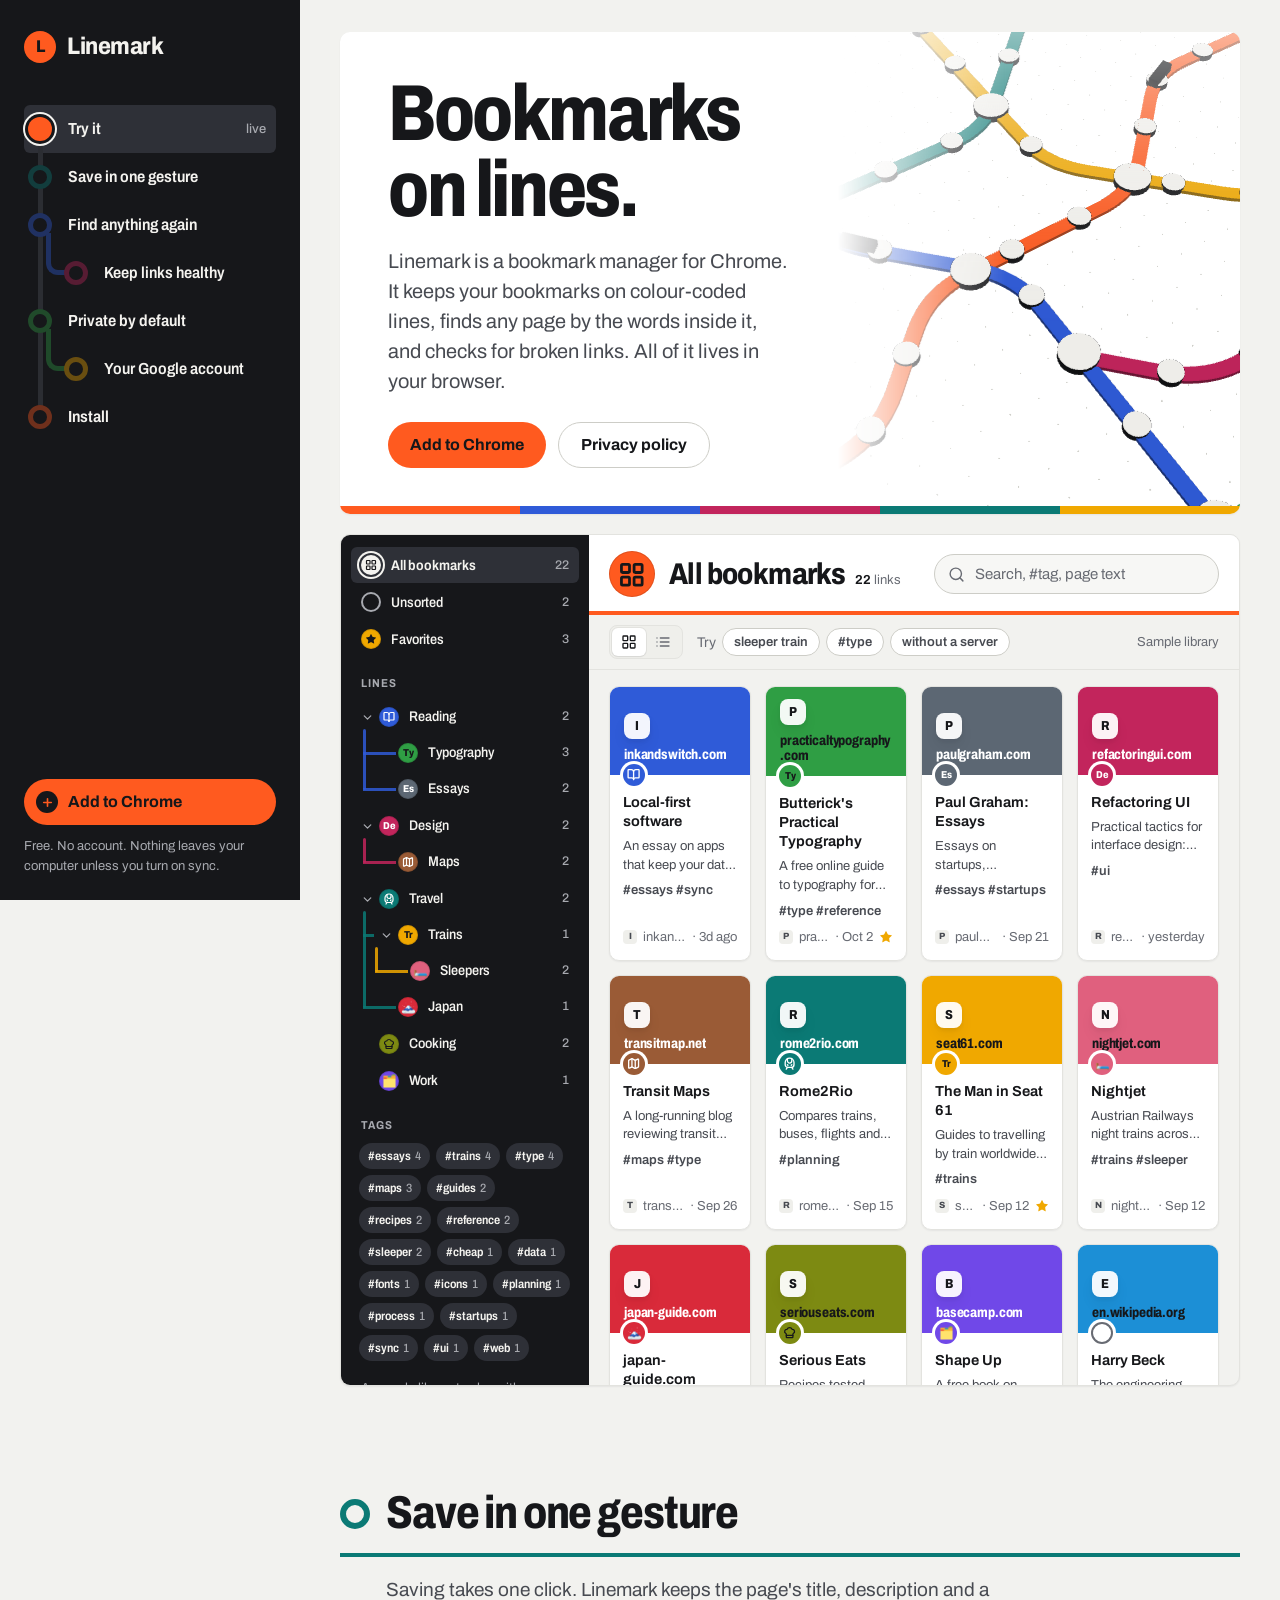
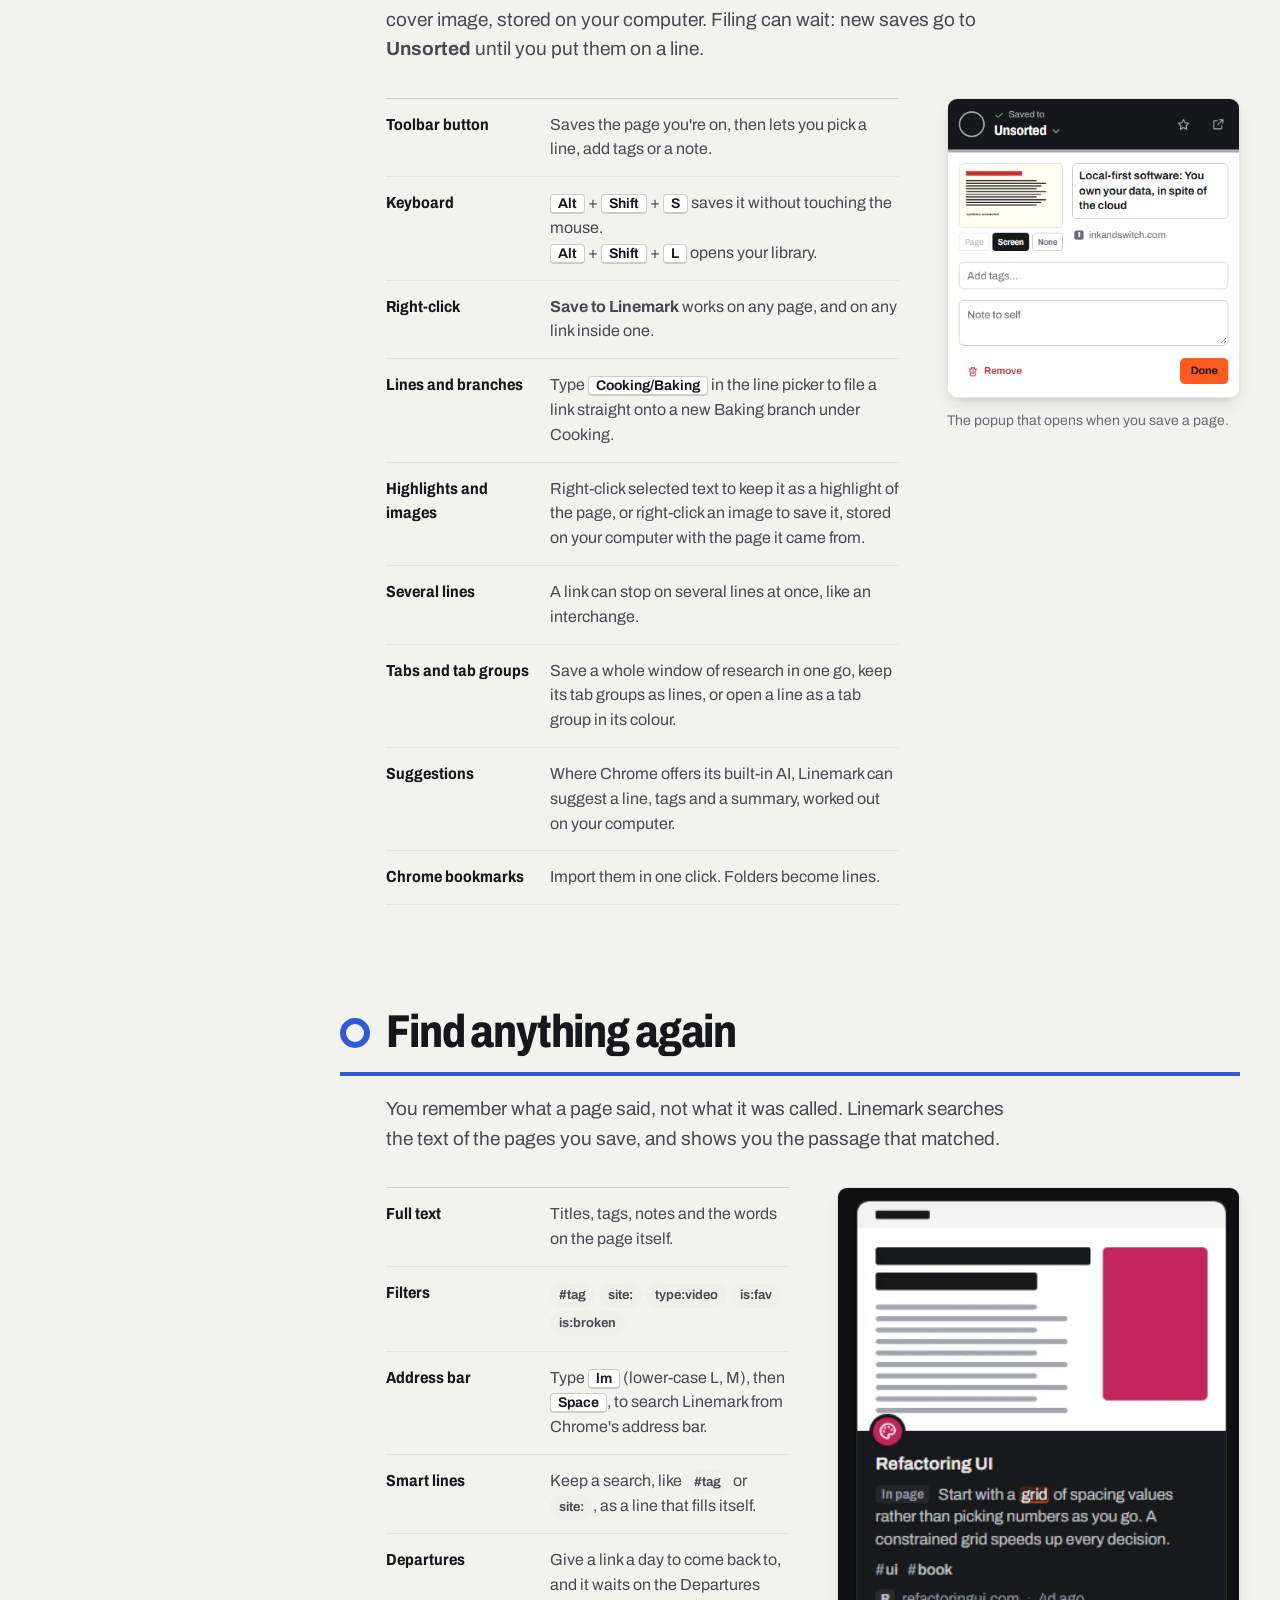
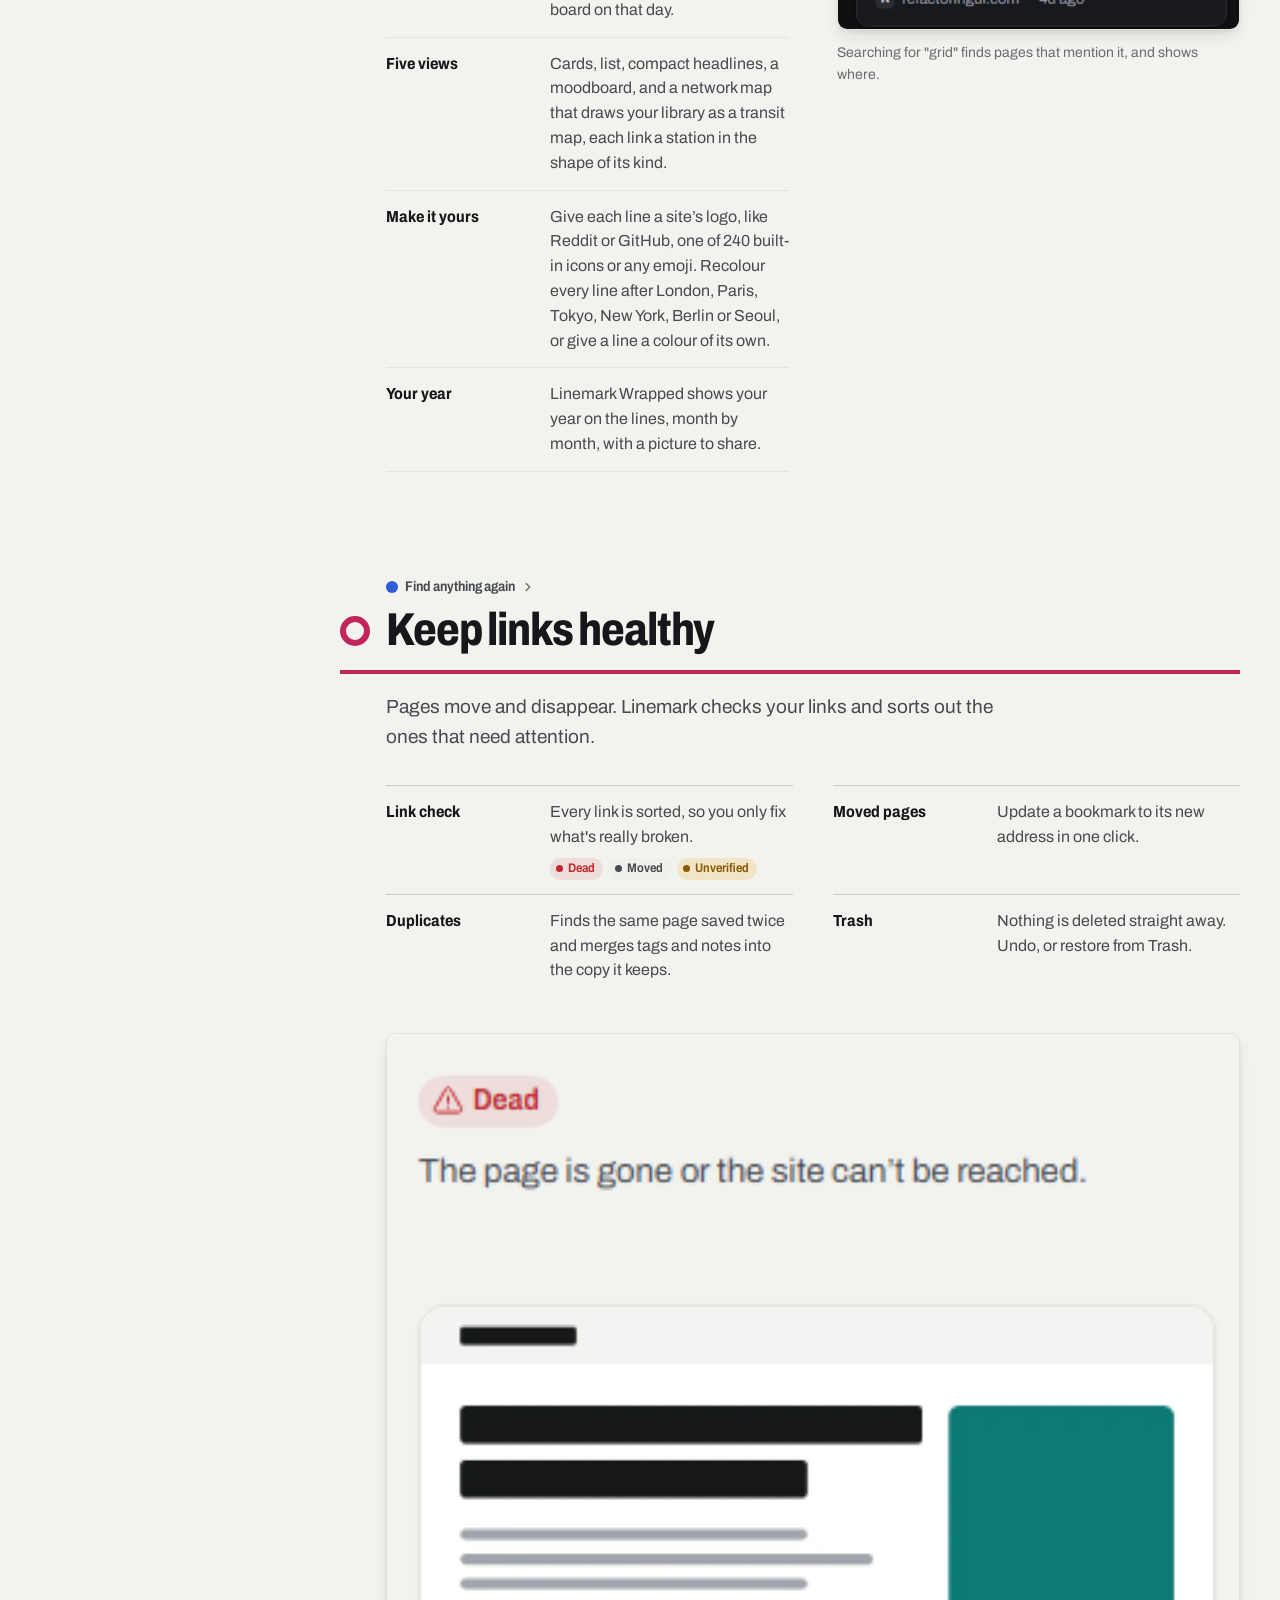
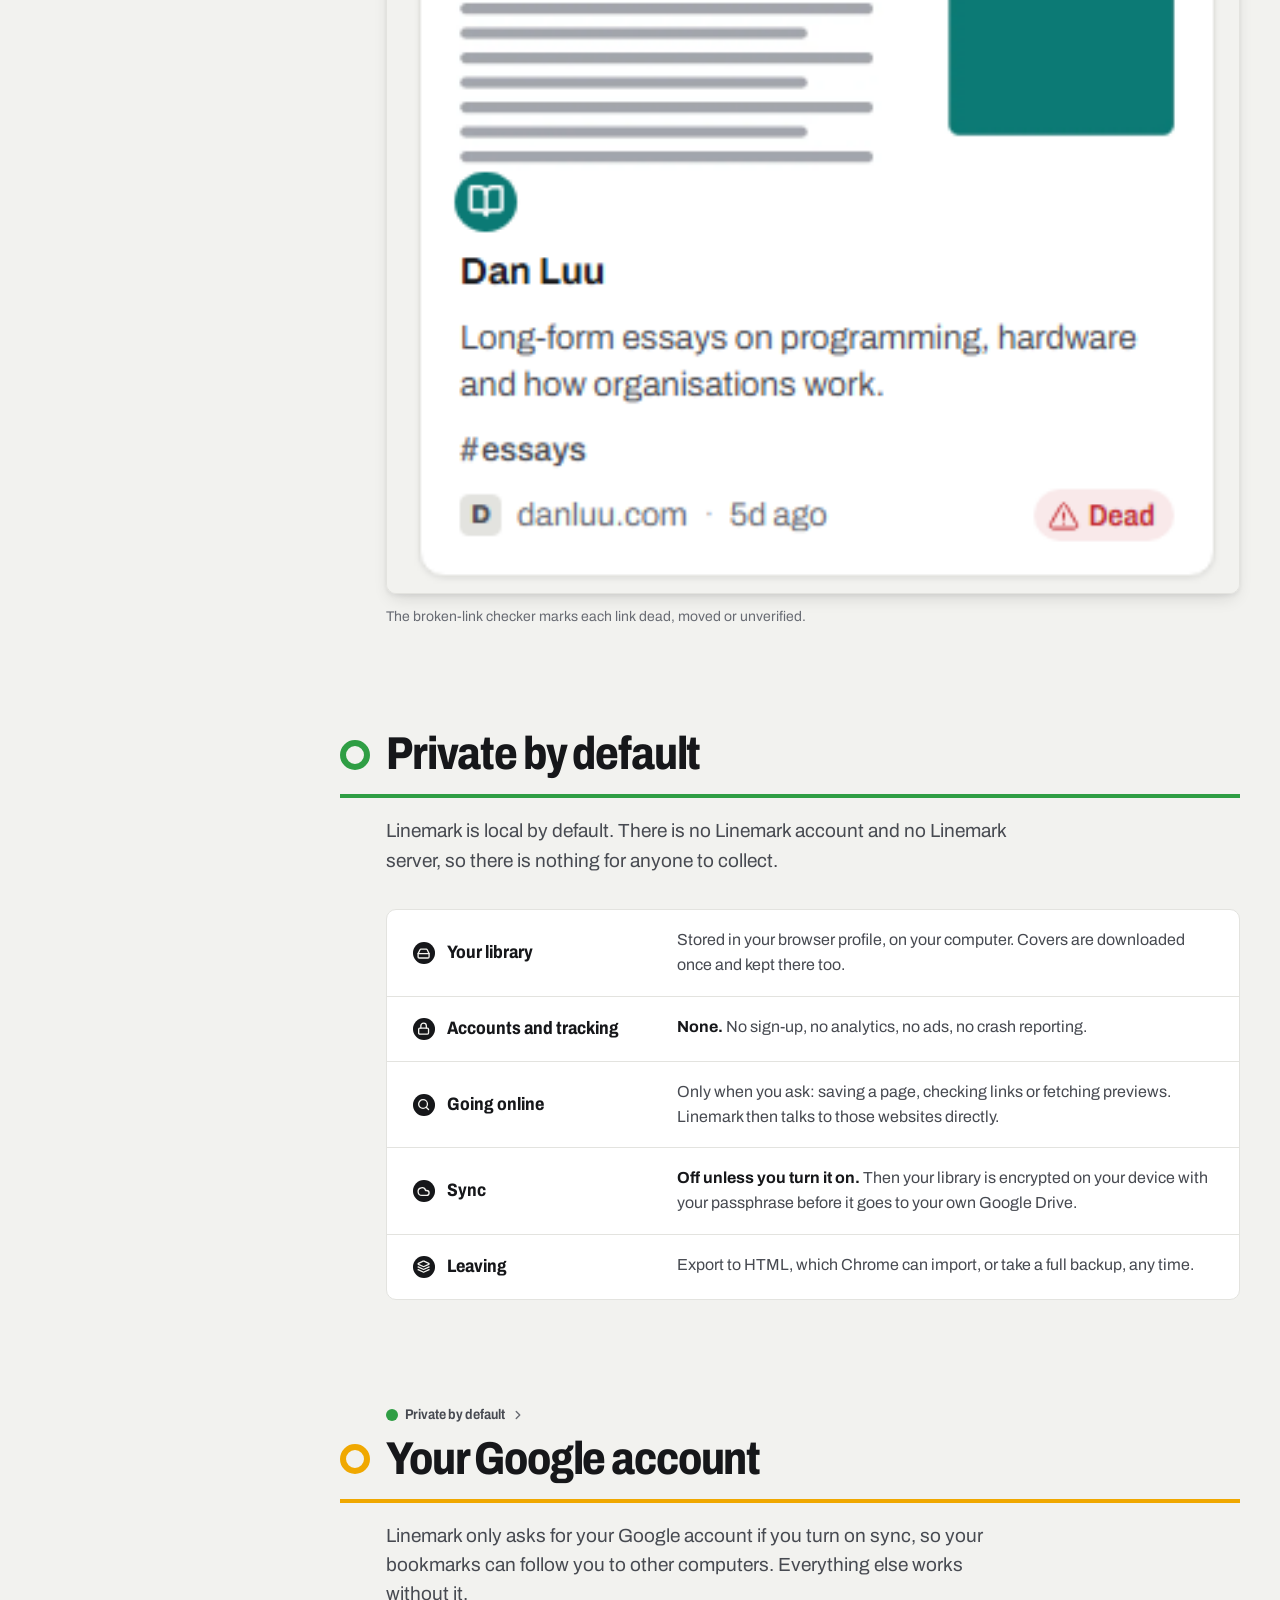
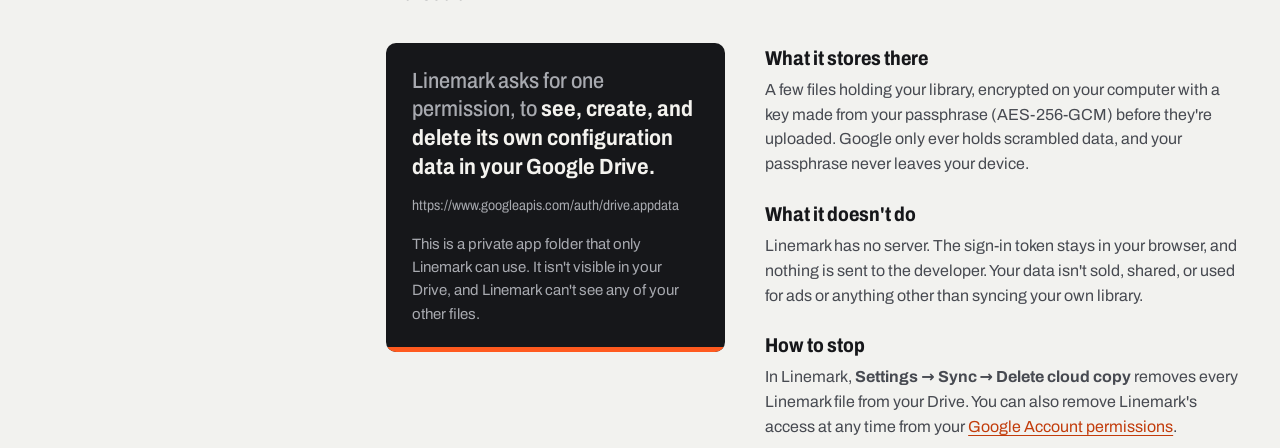
==== commit 6995c431: "Version 1.4.0: site logos and custom line colours - The bullet picker gains a Sites group: 72 site l" ====
--- a/docs/index.html
+++ b/docs/index.html
@@ -550,7 +550,7 @@
             <div data-shot="smart"><dt>Smart lines</dt><dd>Keep a search, like <span class="chip in-text">#tag</span> or <span class="nowrap"><span class="chip in-text">site:</span>,</span> as a line that fills itself.</dd></div>
             <div data-shot="departures"><dt>Departures</dt><dd>Give a link a day to come back to, and it waits on the Departures board on that day.</dd></div>
             <div data-shot="views"><dt>Five views</dt><dd>Cards, list, compact headlines, a moodboard, and a network map that draws your library as a transit map, each link a station in the shape of its kind.</dd></div>
-            <div data-shot="yours"><dt>Make it yours</dt><dd>Give each line one of 240 built-in icons or any emoji, and recolour every line after London, Paris, Tokyo, New York, Berlin or Seoul.</dd></div>
+            <div data-shot="yours"><dt>Make it yours</dt><dd>Give each line a site’s logo, like Reddit or GitHub, one of 240 built-in icons or any emoji. Recolour every line after London, Paris, Tokyo, New York, Berlin or Seoul, or give a line a colour of its own.</dd></div>
             <div data-shot="year"><dt>Your year</dt><dd>Linemark Wrapped shows your year on the lines, month by month, with a picture to share.</dd></div>
           </dl>
           <figure class="shot" data-swap="find">
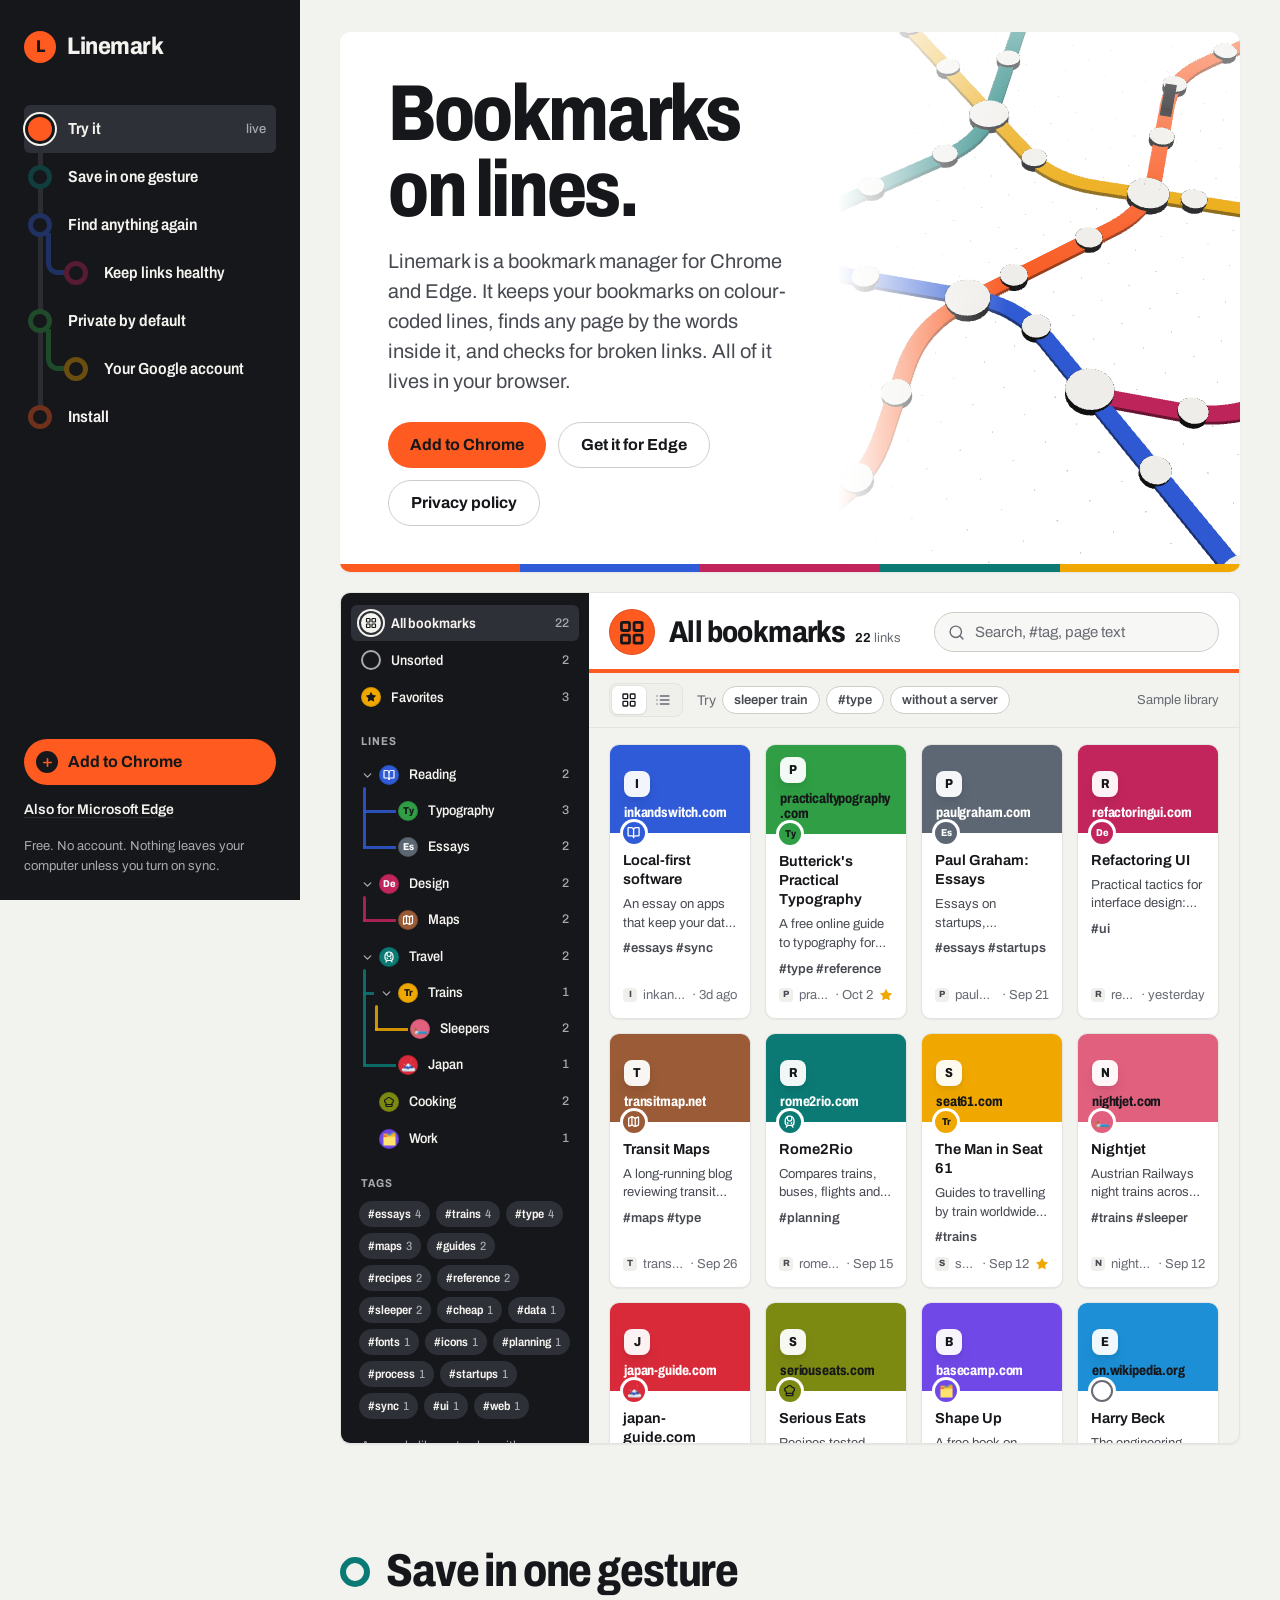
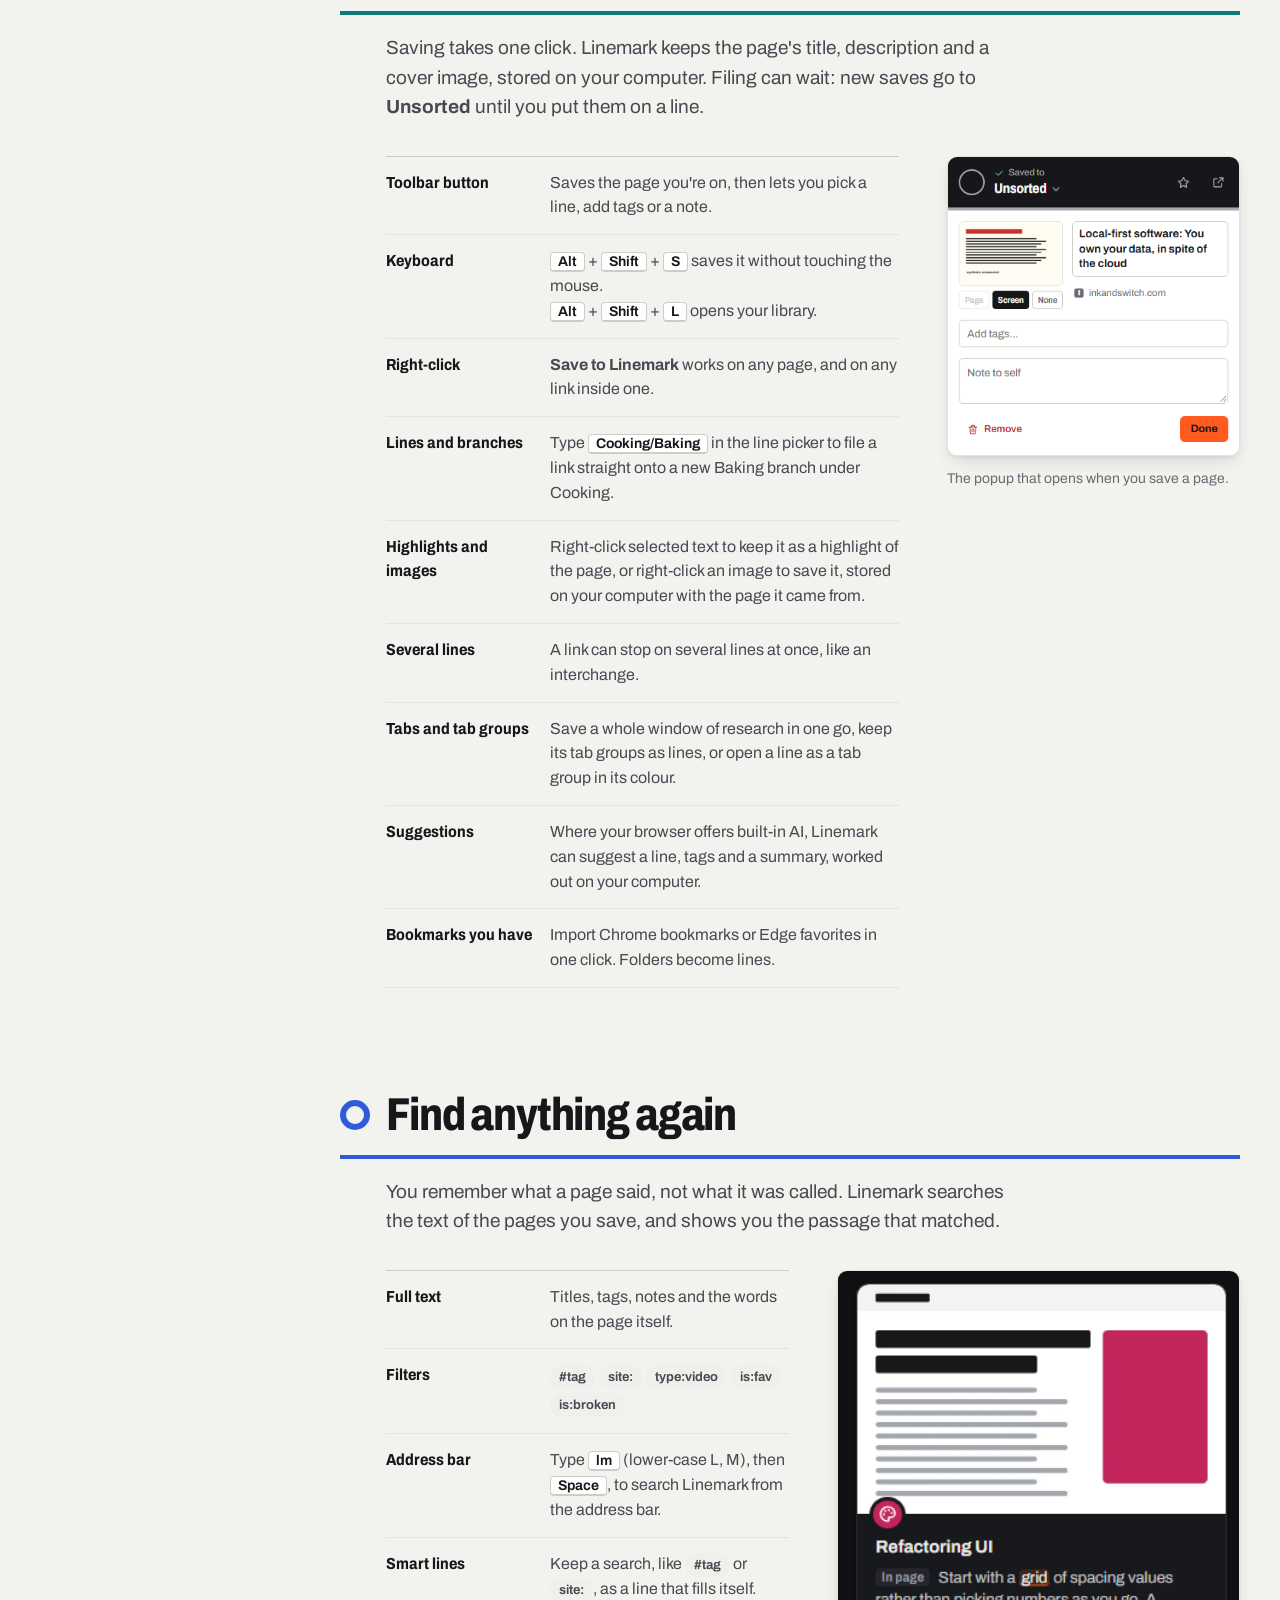
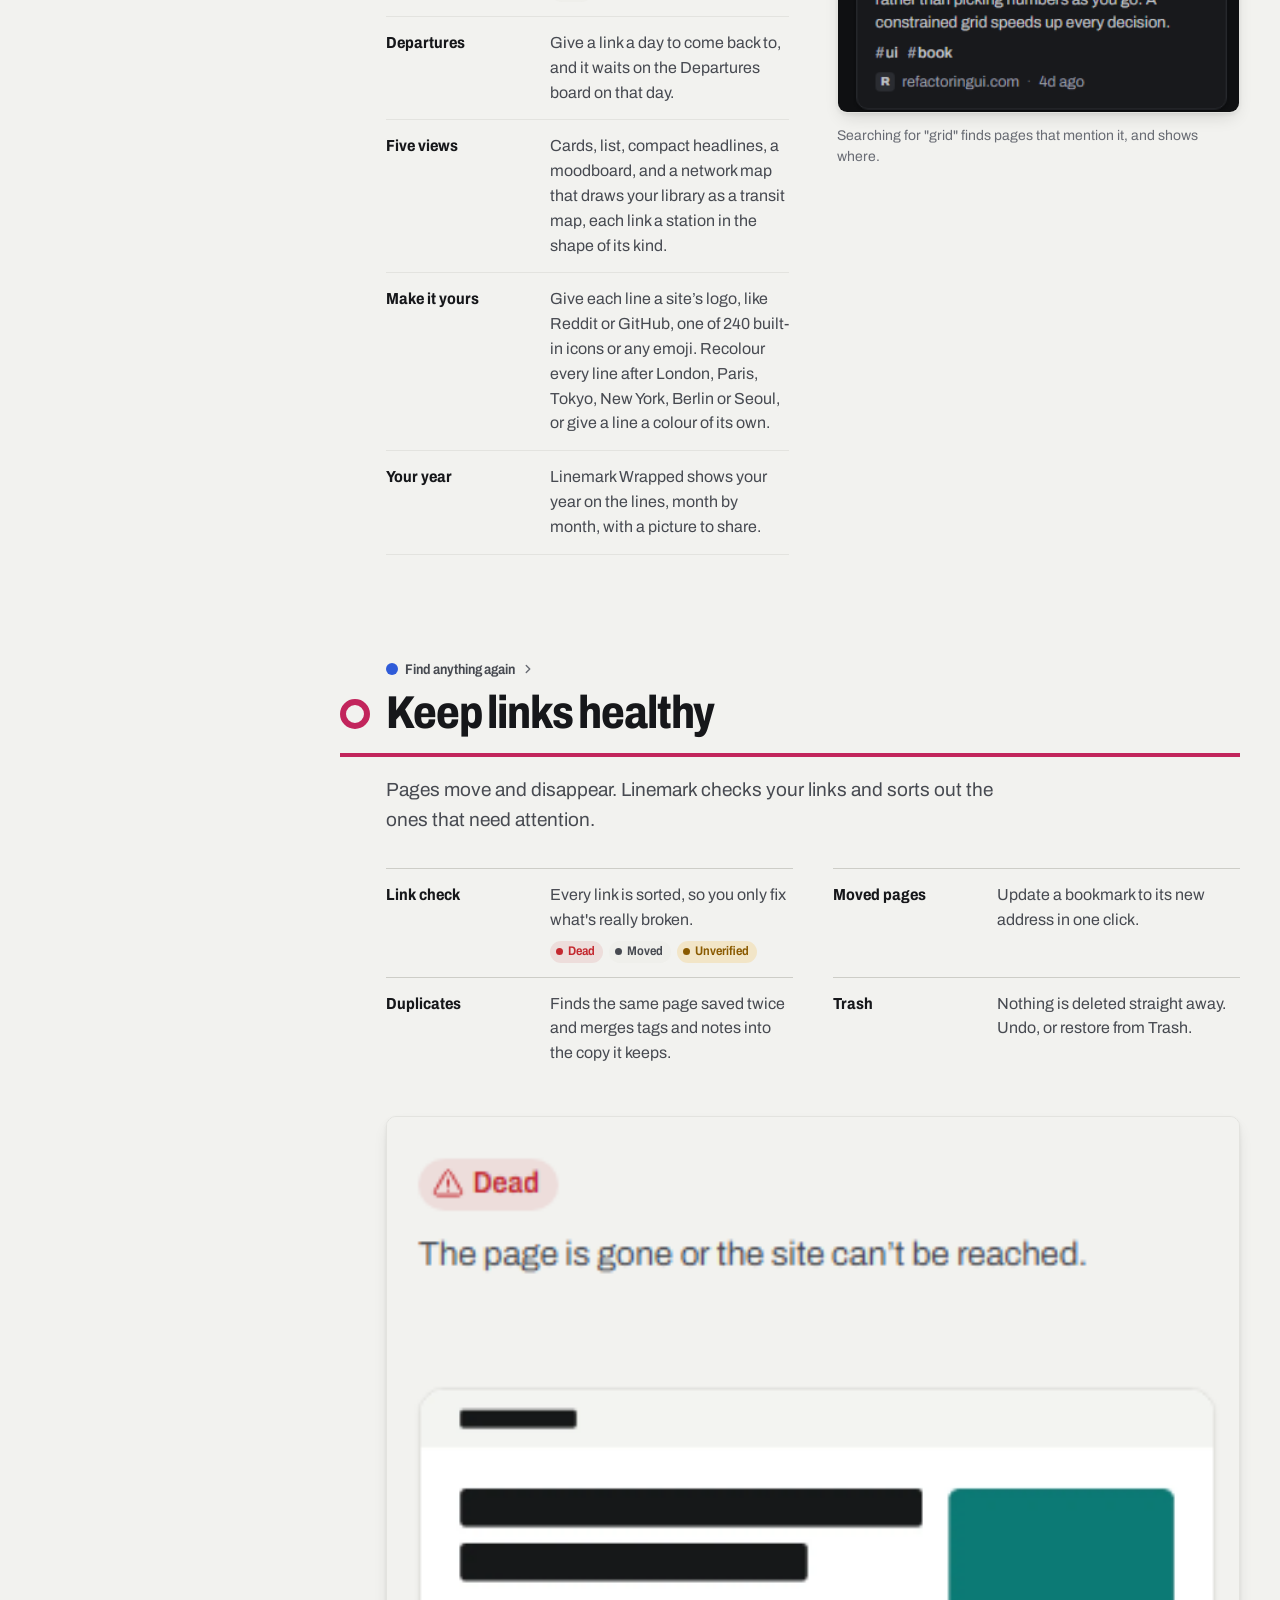
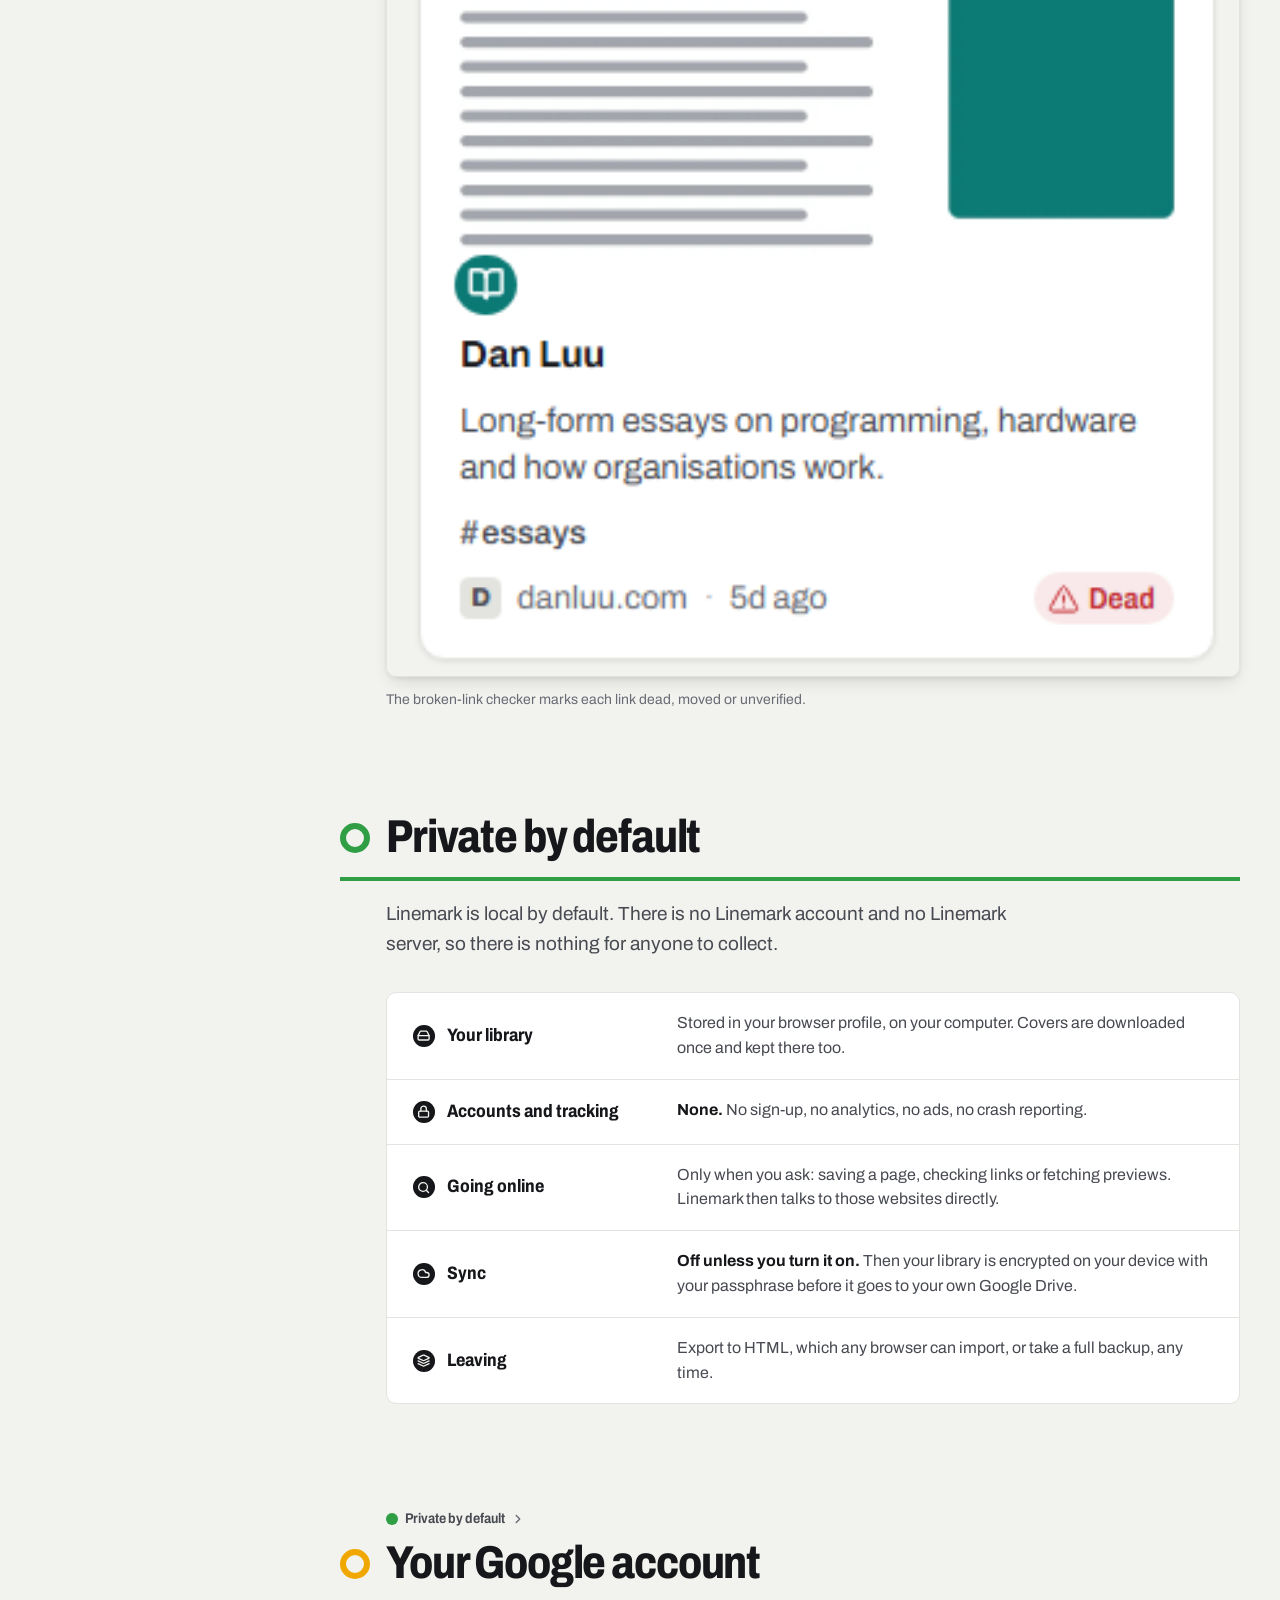
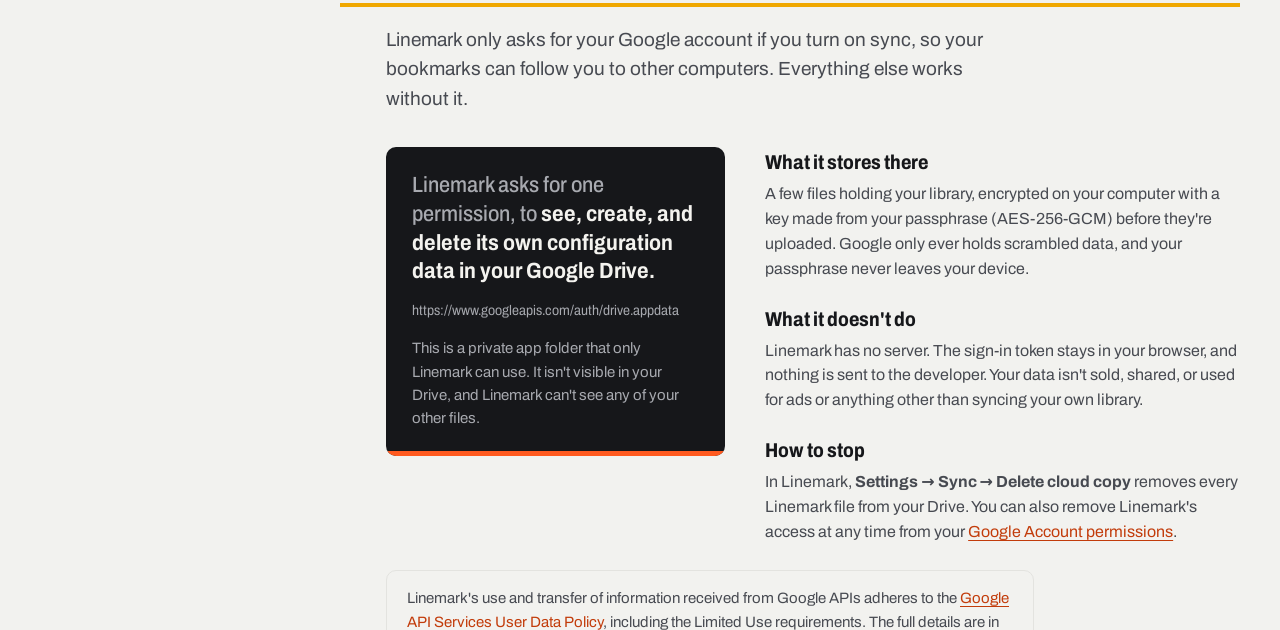
==== commit 8a7ec2b9: "Touch-size line colours, and Edge on the homepage - On touch screens the line menu's swatches are 30" ====
--- a/docs/index.html
+++ b/docs/index.html
@@ -4,9 +4,9 @@
 <meta charset="utf-8">
 <meta name="viewport" content="width=device-width, initial-scale=1">
 <title>Linemark · Bookmarks on lines</title>
-<meta name="description" content="Linemark is a bookmark manager for Chrome. Your bookmarks sit on colour-coded lines, full-text search finds any page by its words, and a link checker catches broken links. Local by default; sync optional.">
+<meta name="description" content="Linemark is a bookmark manager for Chrome and Edge. Your bookmarks sit on colour-coded lines, full-text search finds any page by its words, and a link checker catches broken links. Local by default; sync optional.">
 <meta property="og:title" content="Linemark · Bookmarks on lines">
-<meta property="og:description" content="A bookmark manager for Chrome, drawn like a transit map. Local by default; sync optional.">
+<meta property="og:description" content="A bookmark manager for Chrome and Edge, drawn like a transit map. Local by default; sync optional.">
 <meta property="og:image" content="https://ey4o.github.io/linemark-site/images/og.png">
 <meta property="og:type" content="website">
 <link rel="icon" href="images/icon.png">
@@ -101,6 +101,9 @@
   .band-foot { margin-top: auto; padding-top: 28px; }
   .band-foot .btn { width: 100%; justify-content: flex-start; padding-left: 20px; }
   .band-foot p { color: var(--band-ink-2); font-size: 0.8125rem; line-height: 1.5; margin-top: 12px; }
+  /* the other store, quietly under the band's button */
+  .band-foot .alt-store { display: inline-block; margin-top: 10px; padding: 4px 0; color: var(--band-ink); font-size: 0.875rem; font-weight: 600; text-decoration: underline; text-decoration-color: var(--band-rule); text-underline-offset: 3px; }
+  .band-foot .alt-store:hover { text-decoration-color: currentColor; }
 
   main { padding: 32px 40px 0; min-width: 0; }
   .col { max-width: 1120px; margin: 0 auto; }
@@ -363,7 +366,7 @@
     .wordmark { min-height: 44px; }
     .wordmark { font-size: 1.25rem; }
     .wordmark .b { width: 28px; height: 28px; font-size: 0.9375rem; }
-    .route, .band-foot p { display: none; }
+    .route, .band-foot p, .band-foot .alt-store { display: none; }
     .band-foot { margin: 0; padding: 0; }
     .band-foot .btn { width: auto; height: 44px; padding: 0 16px 0 18px; font-size: 0.9375rem; }
     main { padding: 16px 16px 0; }
@@ -464,6 +467,7 @@
     </nav>
     <div class="band-foot">
       <a class="btn btn-p" href="https://chromewebstore.google.com/detail/laapaiiaipeoilipnbhpjmjbdkomhjln" rel="noopener"><span class="plus" aria-hidden="true"><svg viewBox="0 0 24 24"><path d="M12 5v14M5 12h14"/></svg></span>Add to Chrome</a>
+      <a class="alt-store" href="https://microsoftedge.microsoft.com/addons/detail/linemark-%E2%80%94-bookmark-manag/dmcbfeidokchcjodabdggmgjcjmebbdg" rel="noopener">Also for Microsoft Edge</a>
       <p>Free. No account. Nothing leaves your computer unless you turn on sync.</p>
     </div>
   </aside>
@@ -472,9 +476,10 @@
     <div class="col">
       <header class="sign" id="top">
         <h1>Bookmarks on lines.</h1>
-        <p class="lede">Linemark is a bookmark manager for Chrome. It keeps your bookmarks on colour-coded lines, finds any page by the words inside it, and checks for broken links. All of it lives in your browser.</p>
+        <p class="lede">Linemark is a bookmark manager for Chrome and Edge. It keeps your bookmarks on colour-coded lines, finds any page by the words inside it, and checks for broken links. All of it lives in your browser.</p>
         <div class="actions">
           <a class="btn btn-p" href="https://chromewebstore.google.com/detail/laapaiiaipeoilipnbhpjmjbdkomhjln" rel="noopener">Add to Chrome</a>
+          <a class="btn btn-s" href="https://microsoftedge.microsoft.com/addons/detail/linemark-%E2%80%94-bookmark-manag/dmcbfeidokchcjodabdggmgjcjmebbdg" rel="noopener">Get it for Edge</a>
           <a class="btn btn-s" href="privacy.html">Privacy policy</a>
         </div>
         <canvas class="scene" id="scene" aria-hidden="true"></canvas>
@@ -529,8 +534,8 @@
             <div data-shot="highlights"><dt>Highlights and images</dt><dd>Right-click selected text to keep it as a highlight of the page, or right-click an image to save it, stored on your computer with the page it came from.</dd></div>
             <div data-shot="lines"><dt>Several lines</dt><dd>A link can stop on several lines at once, like an interchange.</dd></div>
             <div data-shot="tabs"><dt>Tabs and tab groups</dt><dd>Save a whole window of research in one go, keep its tab groups as lines, or open a line as a tab group in its colour.</dd></div>
-            <div data-shot="suggest"><dt>Suggestions</dt><dd>Where Chrome offers its built-in AI, Linemark can suggest a line, tags and a summary, worked out on your computer.</dd></div>
-            <div data-shot="import"><dt>Chrome bookmarks</dt><dd>Import them in one click. Folders become lines.</dd></div>
+            <div data-shot="suggest"><dt>Suggestions</dt><dd>Where your browser offers built-in AI, Linemark can suggest a line, tags and a summary, worked out on your computer.</dd></div>
+            <div data-shot="import"><dt>Bookmarks you have</dt><dd>Import Chrome bookmarks or Edge favorites in one click. Folders become lines.</dd></div>
           </dl>
           <figure class="shot popup" data-swap="save">
             <div class="stage"><img src="images/popup.png" width="380" height="390" alt="The Linemark popup after saving a page: a cover preview, the page title, fields for tags and a note, and a Done button." loading="lazy"></div>
@@ -546,7 +551,7 @@
           <dl class="rows swap">
             <div data-shot="default"><dt>Full text</dt><dd>Titles, tags, notes and the words on the page itself.</dd></div>
             <div data-shot="filters"><dt>Filters</dt><dd><span class="chip">#tag</span><span class="chip">site:</span><span class="chip">type:video</span><span class="chip">is:fav</span><span class="chip">is:broken</span></dd></div>
-            <div data-shot="omnibox"><dt>Address bar</dt><dd>Type <kbd>lm</kbd> (lower-case L, M), then <kbd>Space</kbd>, to search Linemark from Chrome's address bar.</dd></div>
+            <div data-shot="omnibox"><dt>Address bar</dt><dd>Type <kbd>lm</kbd> (lower-case L, M), then <kbd>Space</kbd>, to search Linemark from the address bar.</dd></div>
             <div data-shot="smart"><dt>Smart lines</dt><dd>Keep a search, like <span class="chip in-text">#tag</span> or <span class="nowrap"><span class="chip in-text">site:</span>,</span> as a line that fills itself.</dd></div>
             <div data-shot="departures"><dt>Departures</dt><dd>Give a link a day to come back to, and it waits on the Departures board on that day.</dd></div>
             <div data-shot="views"><dt>Five views</dt><dd>Cards, list, compact headlines, a moodboard, and a network map that draws your library as a transit map, each link a station in the shape of its kind.</dd></div>
@@ -585,7 +590,7 @@
           <div><dt><span class="b" aria-hidden="true"><svg viewBox="0 0 24 24"><rect width="18" height="11" x="3" y="11" rx="2"/><path d="M7 11V7a5 5 0 0 1 10 0v4"/></svg></span>Accounts and tracking</dt><dd><strong>None.</strong> No sign-up, no analytics, no ads, no crash reporting.</dd></div>
           <div><dt><span class="b" aria-hidden="true"><svg viewBox="0 0 24 24"><circle cx="11" cy="11" r="8"/><path d="m21 21-4.3-4.3"/></svg></span>Going online</dt><dd>Only when you ask: saving a page, checking links or fetching previews. Linemark then talks to those websites directly.</dd></div>
           <div><dt><span class="b" aria-hidden="true"><svg viewBox="0 0 24 24"><path d="M17.5 19H9a7 7 0 1 1 6.71-9h1.79a4.5 4.5 0 1 1 0 9Z"/></svg></span>Sync</dt><dd><strong>Off unless you turn it on.</strong> Then your library is encrypted on your device with your passphrase before it goes to your own Google Drive.</dd></div>
-          <div><dt><span class="b" aria-hidden="true"><svg viewBox="0 0 24 24"><path d="m12.83 2.18a2 2 0 0 0-1.66 0L2.6 6.08a1 1 0 0 0 0 1.83l8.58 3.91a2 2 0 0 0 1.66 0l8.58-3.9a1 1 0 0 0 0-1.83Z"/><path d="m22 17.65-9.17 4.16a2 2 0 0 1-1.66 0L2 17.65"/><path d="m22 12.65-9.17 4.16a2 2 0 0 1-1.66 0L2 12.65"/></svg></span>Leaving</dt><dd>Export to HTML, which Chrome can import, or take a full backup, any time.</dd></div>
+          <div><dt><span class="b" aria-hidden="true"><svg viewBox="0 0 24 24"><path d="m12.83 2.18a2 2 0 0 0-1.66 0L2.6 6.08a1 1 0 0 0 0 1.83l8.58 3.91a2 2 0 0 0 1.66 0l8.58-3.9a1 1 0 0 0 0-1.83Z"/><path d="m22 17.65-9.17 4.16a2 2 0 0 1-1.66 0L2 17.65"/><path d="m22 12.65-9.17 4.16a2 2 0 0 1-1.66 0L2 12.65"/></svg></span>Leaving</dt><dd>Export to HTML, which any browser can import, or take a full backup, any time.</dd></div>
         </dl>
       </section>
 
@@ -608,10 +613,11 @@
       </section>
 
       <section class="terminus" id="install" aria-labelledby="install-h">
-        <h2 id="install-h"><span class="b" aria-hidden="true"><span>L</span></span>Add Linemark to Chrome</h2>
-        <p>Free, with no account. Edge, Brave and Vivaldi can install it from the Chrome Web Store too.</p>
+        <h2 id="install-h"><span class="b" aria-hidden="true"><span>L</span></span>Add Linemark to your browser</h2>
+        <p>Free, with no account. Brave, Vivaldi and other Chromium browsers install it from the Chrome Web Store.</p>
         <div class="actions">
           <a class="btn btn-p" href="https://chromewebstore.google.com/detail/laapaiiaipeoilipnbhpjmjbdkomhjln" rel="noopener"><span class="plus" aria-hidden="true"><svg viewBox="0 0 24 24"><path d="M12 5v14M5 12h14"/></svg></span>Add to Chrome</a>
+          <a class="btn btn-s" href="https://microsoftedge.microsoft.com/addons/detail/linemark-%E2%80%94-bookmark-manag/dmcbfeidokchcjodabdggmgjcjmebbdg" rel="noopener">Get it for Edge</a>
           <a class="btn btn-s" href="privacy.html">Privacy policy</a>
         </div>
         <div class="stripe" aria-hidden="true"><i style="background:var(--brand)"></i><i style="background:var(--cobalt)"></i><i style="background:var(--magenta)"></i><i style="background:var(--teal)"></i><i style="background:var(--amber)"></i></div>
@@ -877,13 +883,13 @@
   const S = (src, cap) => ({ src: `images/home/${src}.webp`, cap });
   const SHOTS = {
     keyboard: S('save-keyboard', 'Two shortcuts: save the page you’re on, or open your library.'),
-    rightclick: S('save-rightclick', 'Chrome’s right-click menu, with Save page to Linemark.'),
+    rightclick: S('save-rightclick', 'The browser’s right-click menu, with Save page to Linemark.'),
     branches: S('save-branches', 'Typing Cooking/Baking makes a Baking branch under Cooking.'),
     highlights: S('save-highlights', 'Text selected on a page, kept as a highlight of it.'),
     lines: S('save-lines', 'A link on three lines carries each line’s bullet.'),
     tabs: S('save-tabs', 'A line’s menu: open its links as a tab group in its colour.'),
-    suggest: S('save-suggest', 'Suggestions from Chrome’s built-in AI: a line, tags and a summary.'),
-    import: S('save-import', 'Settings: import your Chrome bookmarks, or keep tab groups as lines.'),
+    suggest: S('save-suggest', 'Suggestions from the browser’s built-in AI: a line, tags and a summary.'),
+    import: S('save-import', 'Settings: import your browser’s bookmarks, or keep tab groups as lines.'),
     filters: S('find-filters', 'A tag has its own stop: every link tagged #japan.'),
     omnibox: S('find-omnibox', 'Type lm and Space in the address bar to search Linemark.'),
     smart: S('find-smart', 'A smart line keeps the search type:video, and fills itself.'),
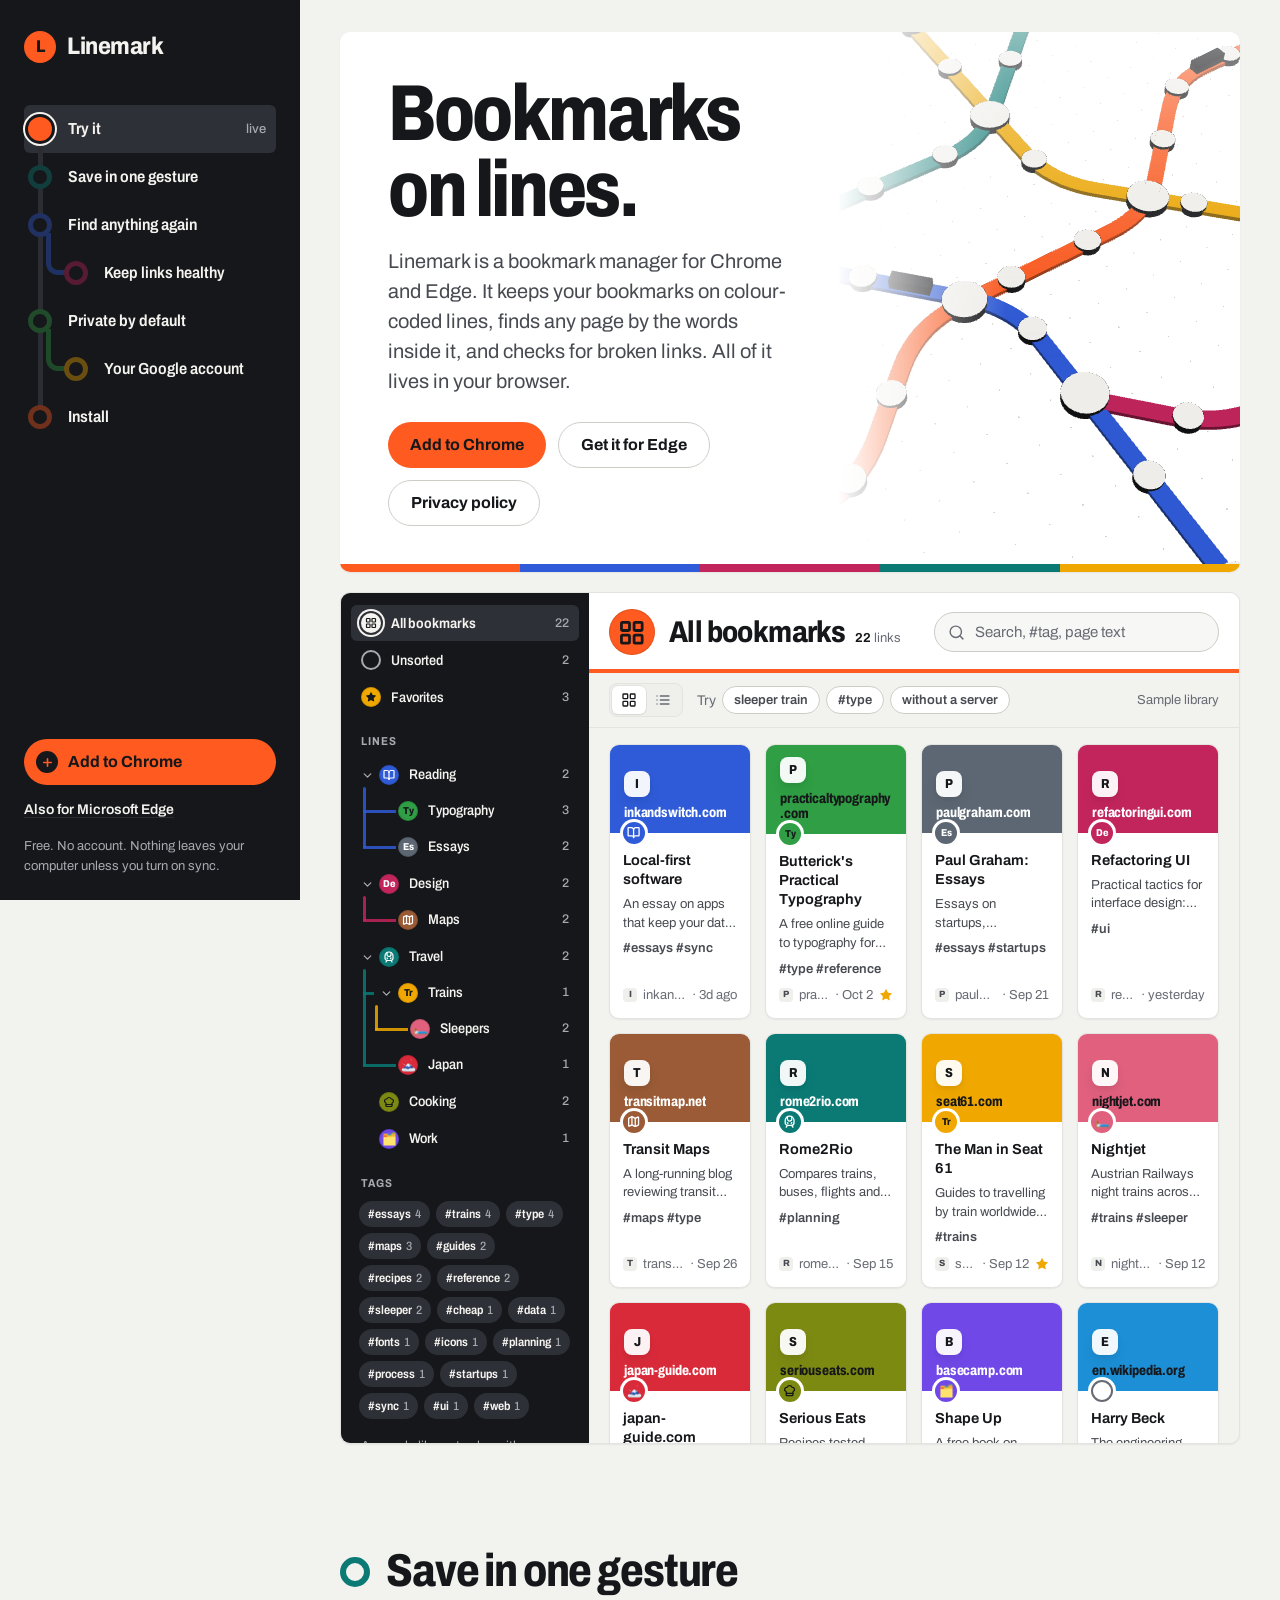
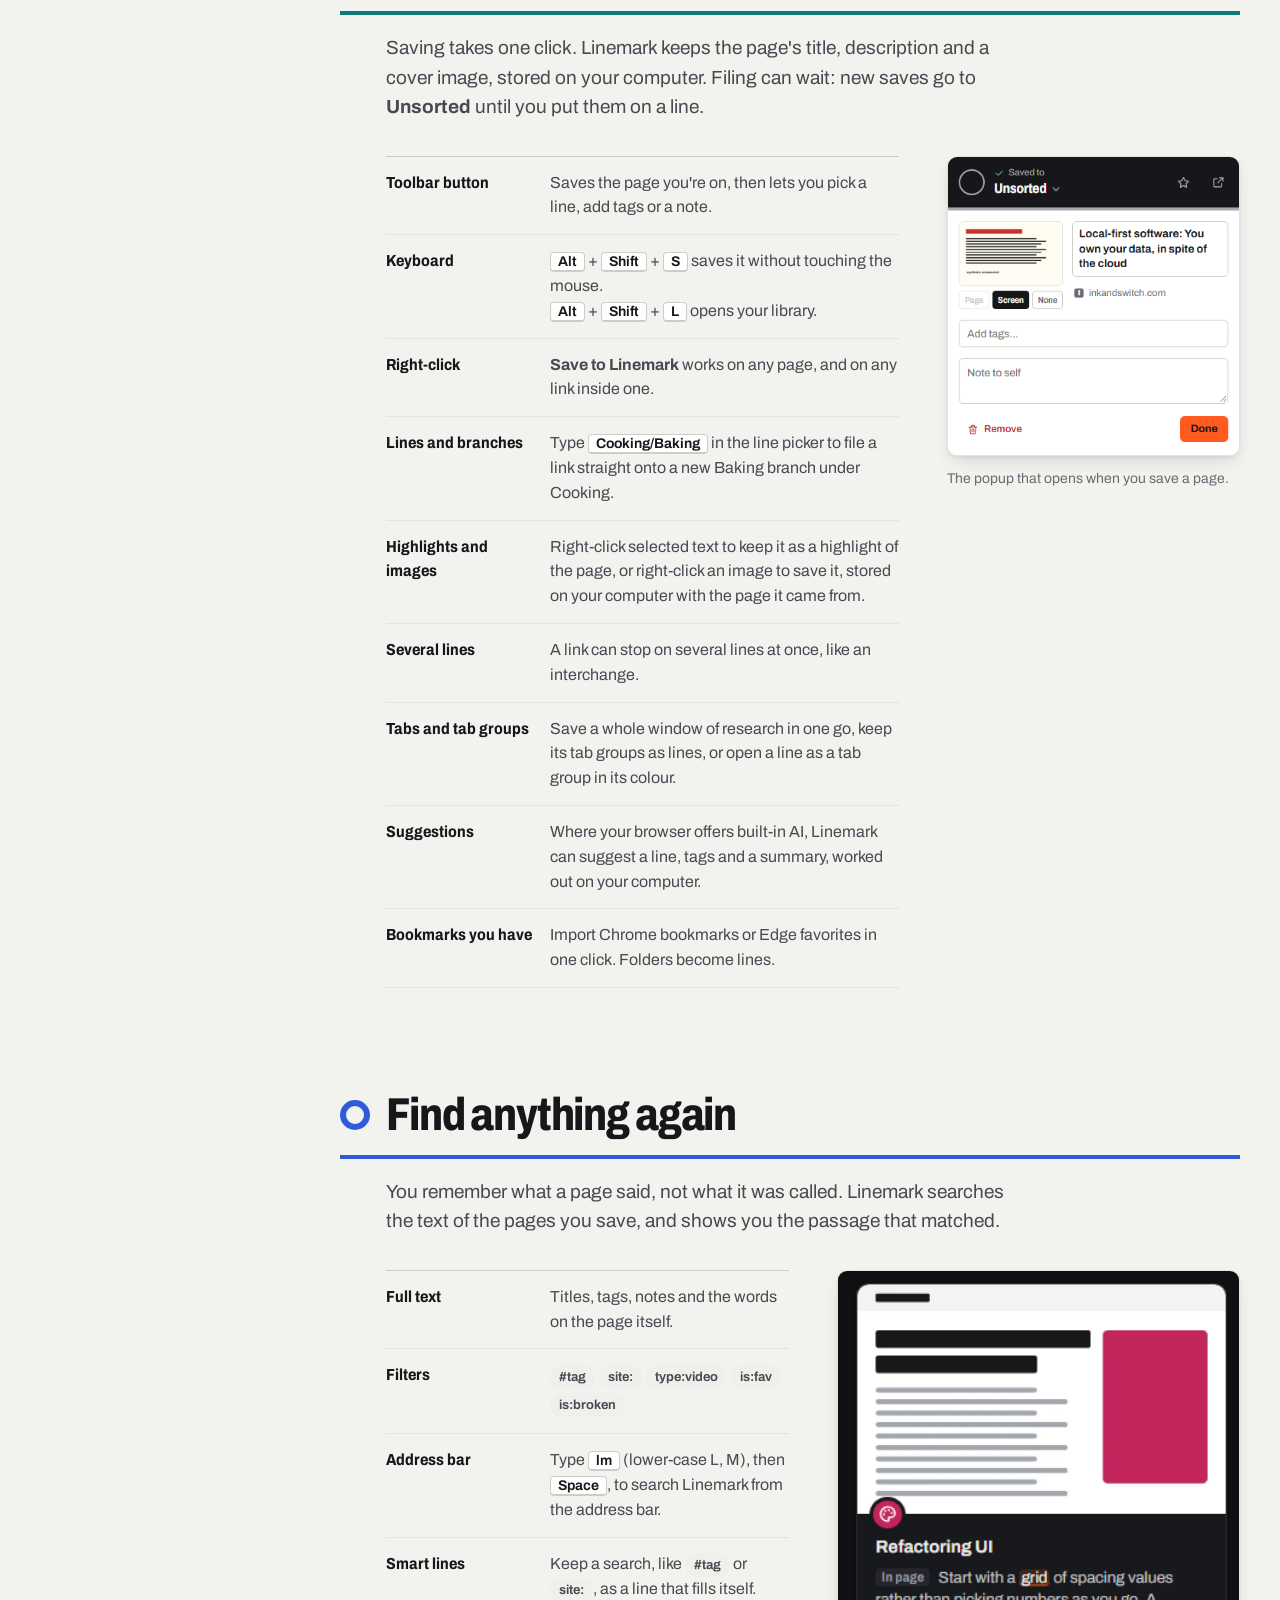
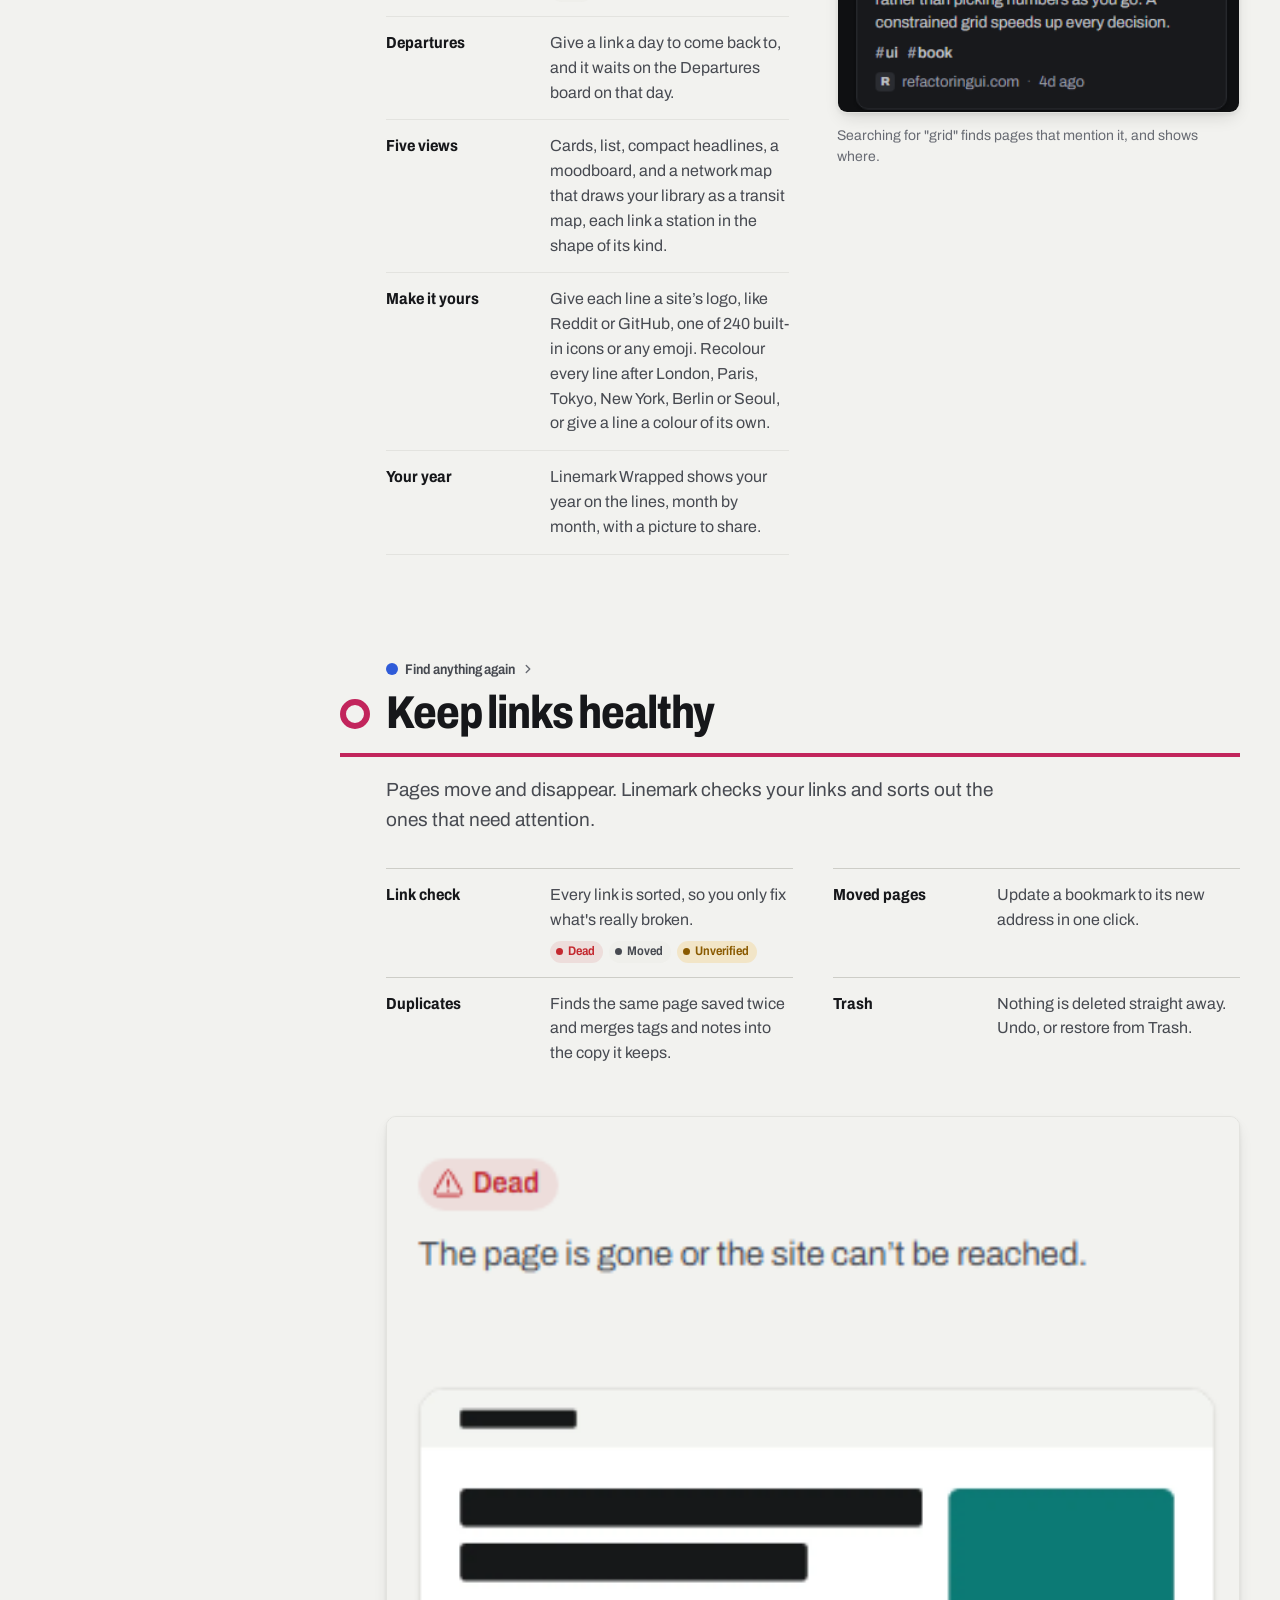
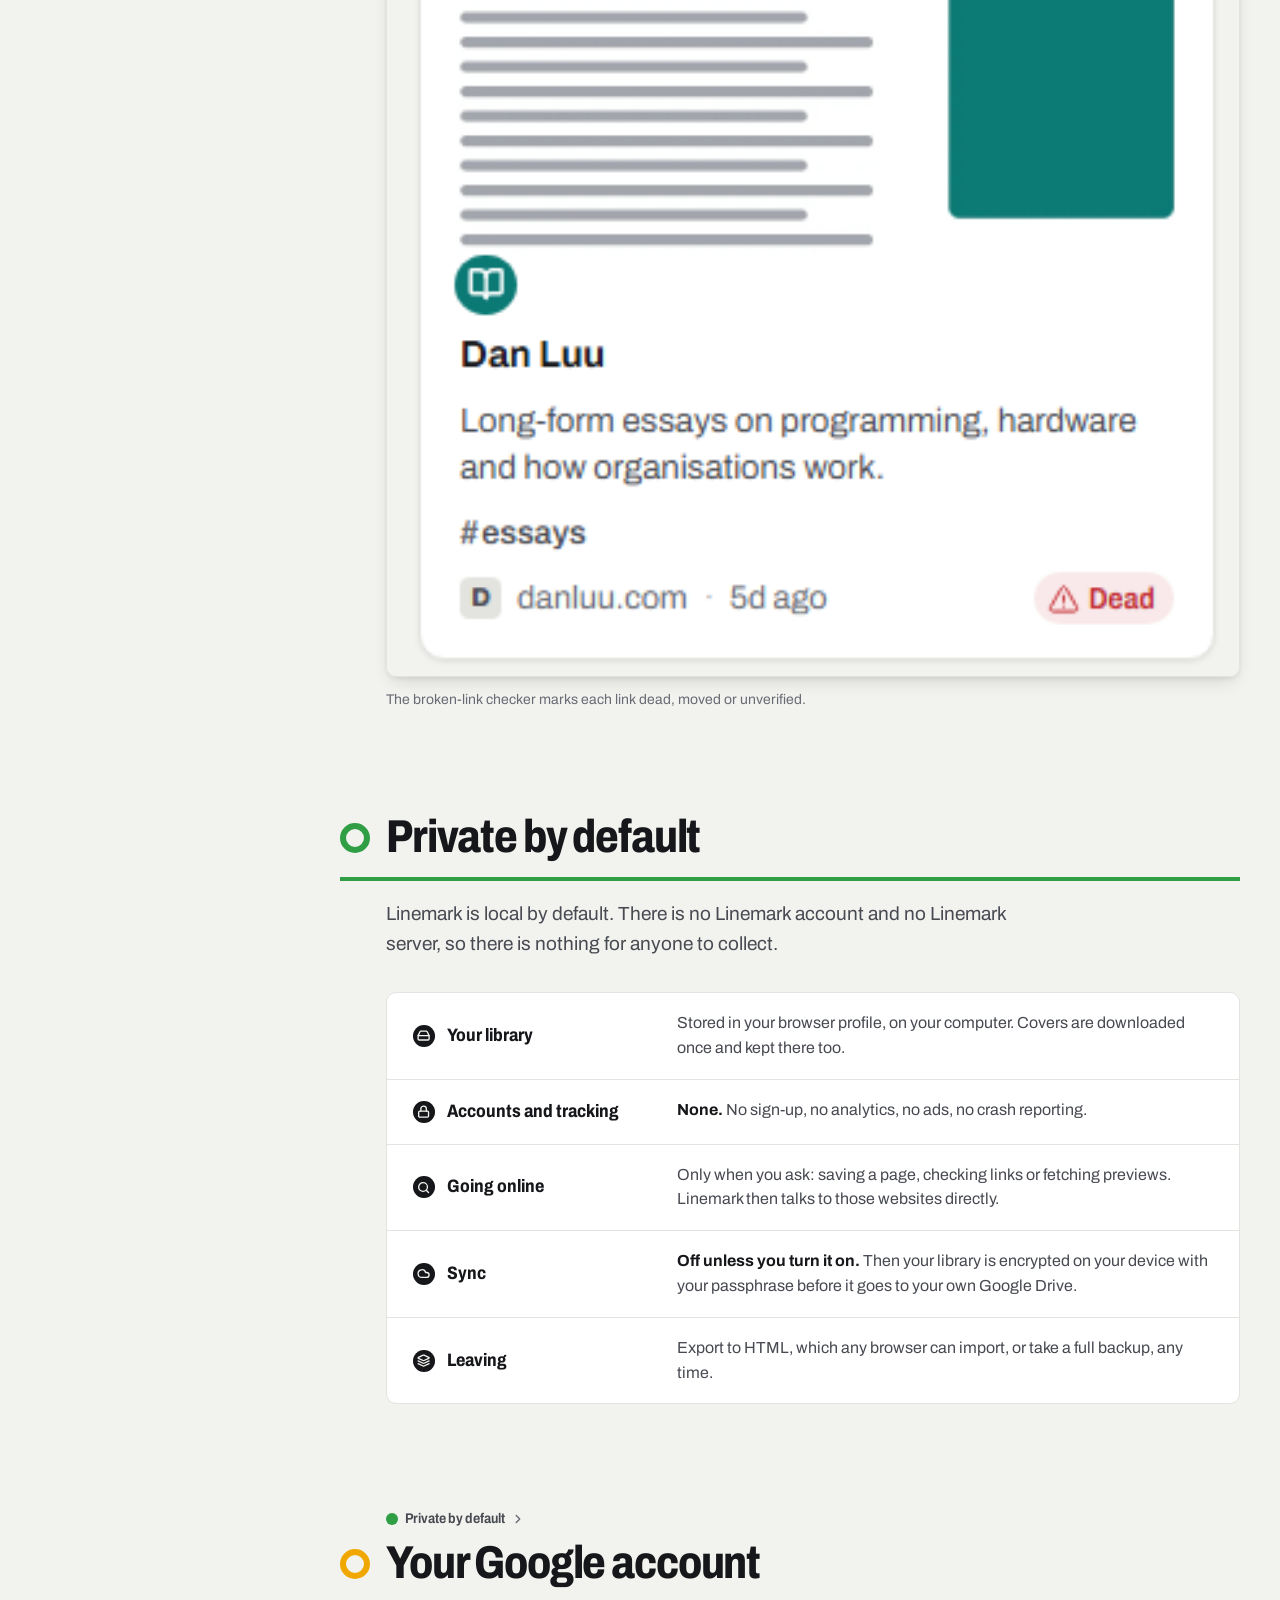
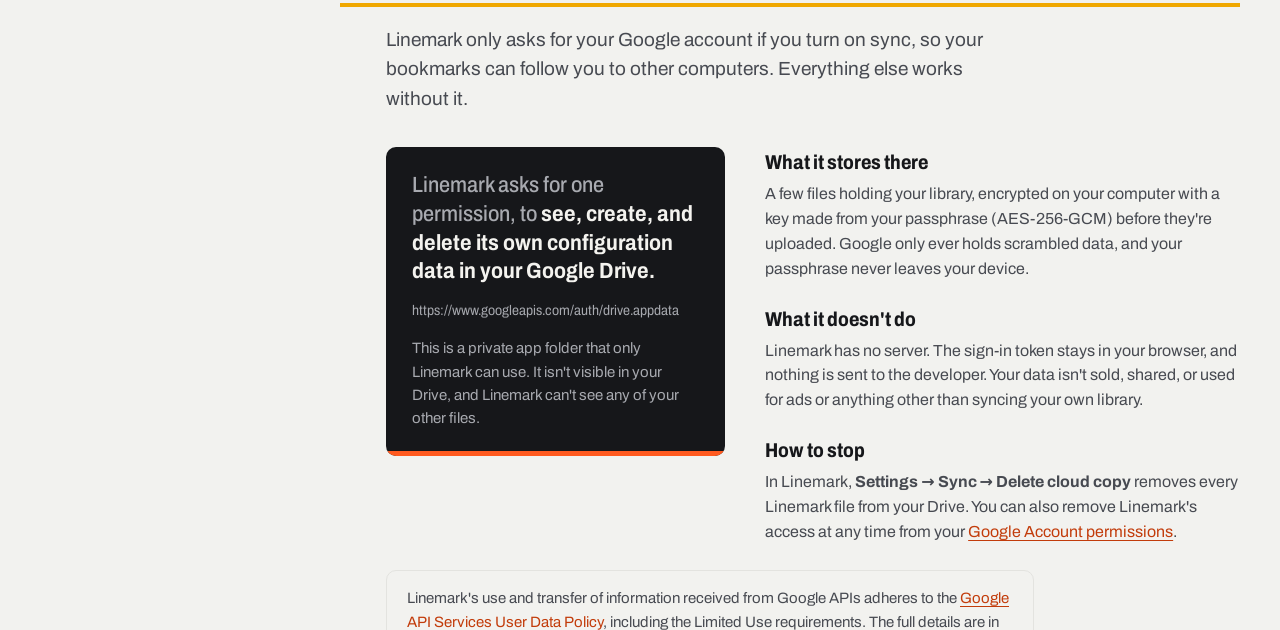
==== commit 03465c83: "Open source under MIT: README, licence and a GitHub link - LICENSE: MIT. Archivo (OFL), Lucide (ISC)" ====
--- a/docs/index.html
+++ b/docs/index.html
@@ -626,6 +626,7 @@
       <footer>
         <a href="privacy.html">Privacy policy</a>
         <a href="https://github.com/EY4O/linemark-site/issues" rel="noopener">Support</a>
+        <a href="https://github.com/EY4O/linemark" rel="noopener">Source on GitHub</a>
         <a href="mailto:iamlooneth@gmail.com">iamlooneth@gmail.com</a>
         <a href="https://ko-fi.com/looneth" rel="noopener">Support Linemark on Ko-fi</a>
         <p class="credit">The sample library links to real public websites; the summaries are ours and the covers are drawn placeholders. Line icons from <a href="https://lucide.dev" rel="noopener">Lucide</a>.</p>
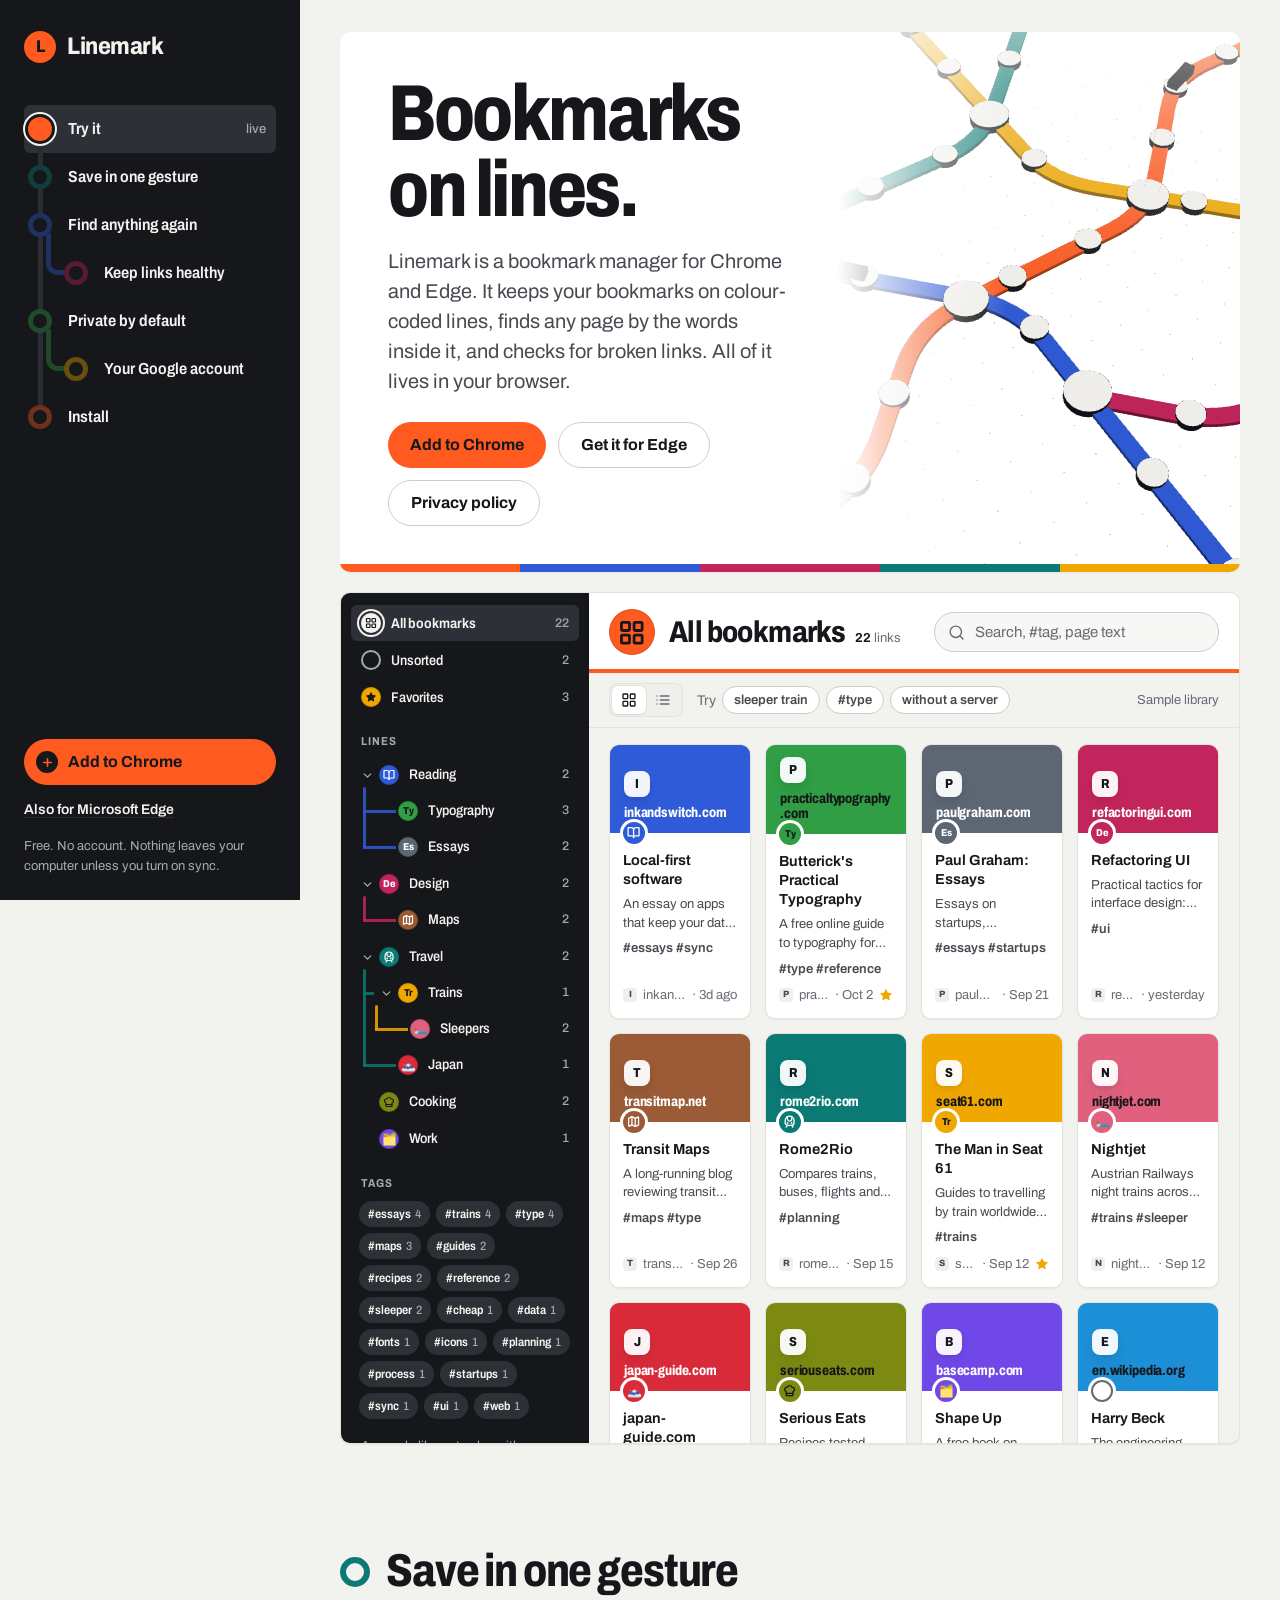
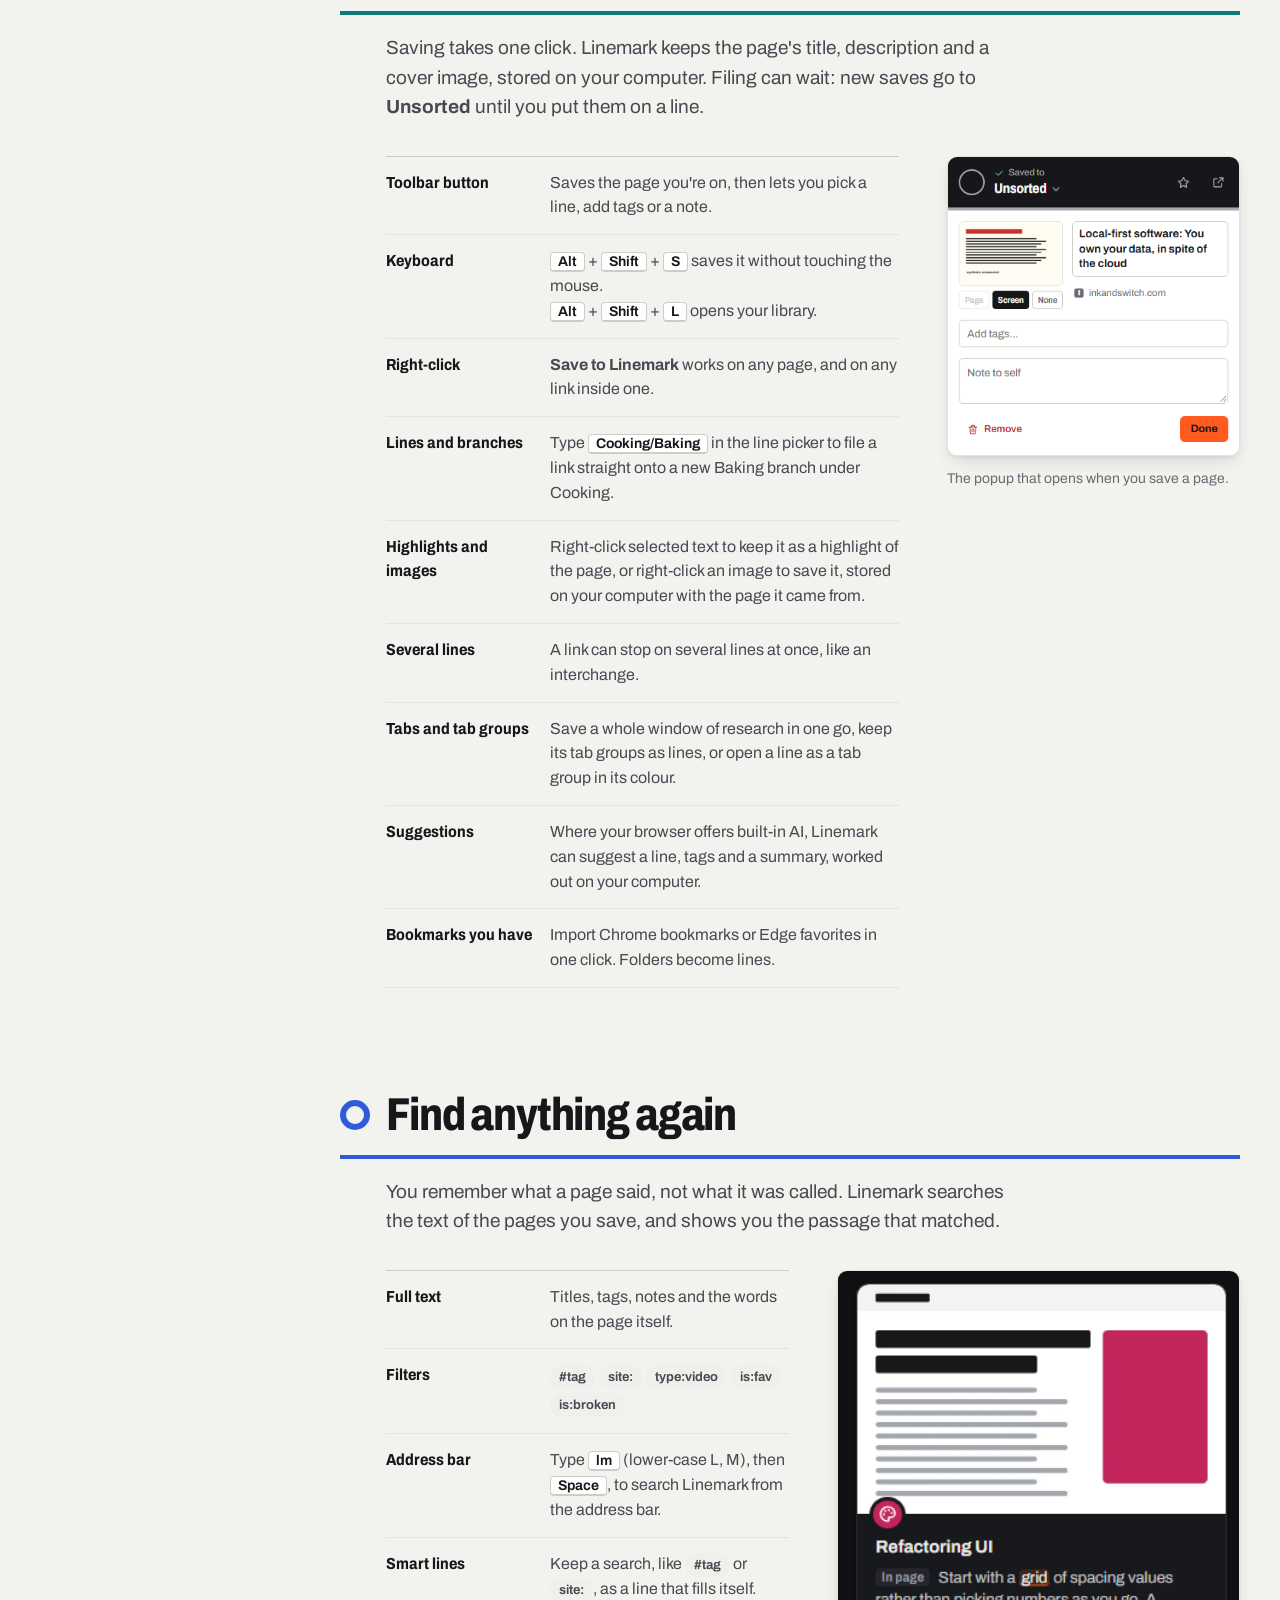
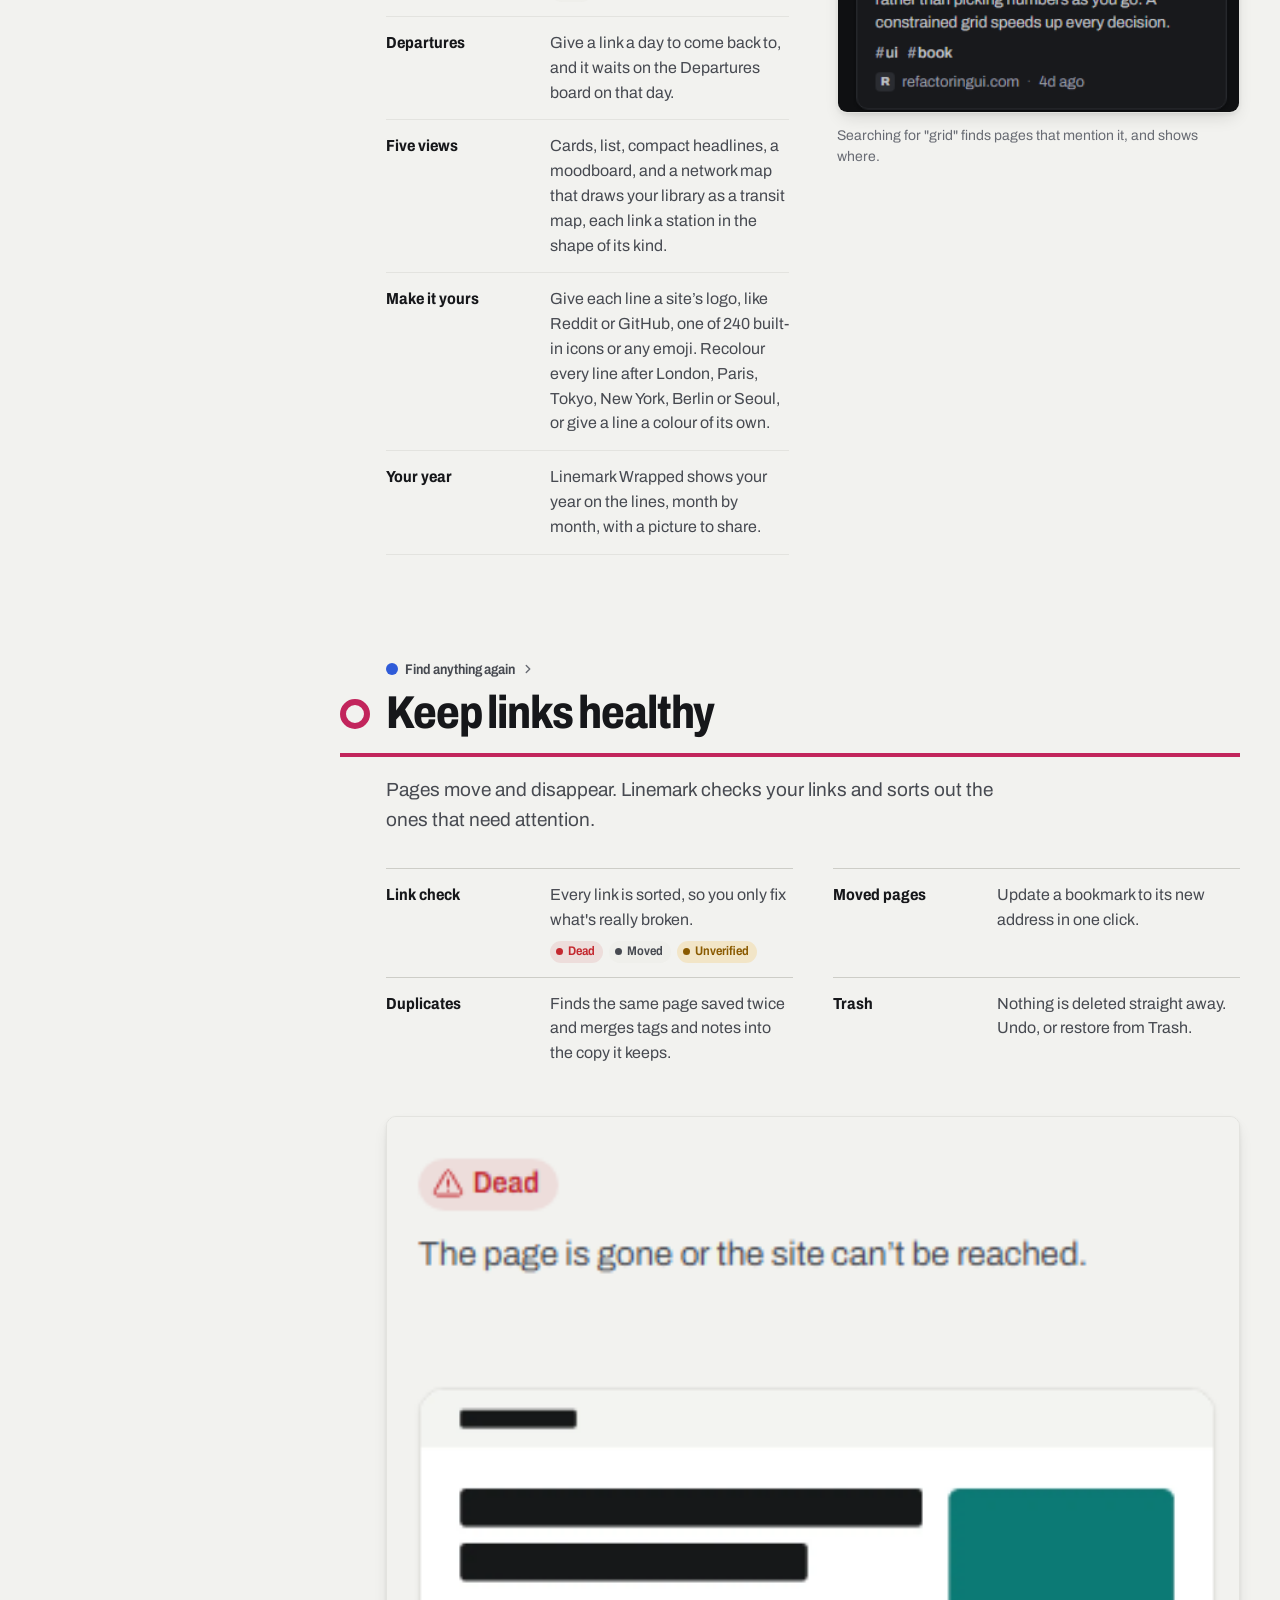
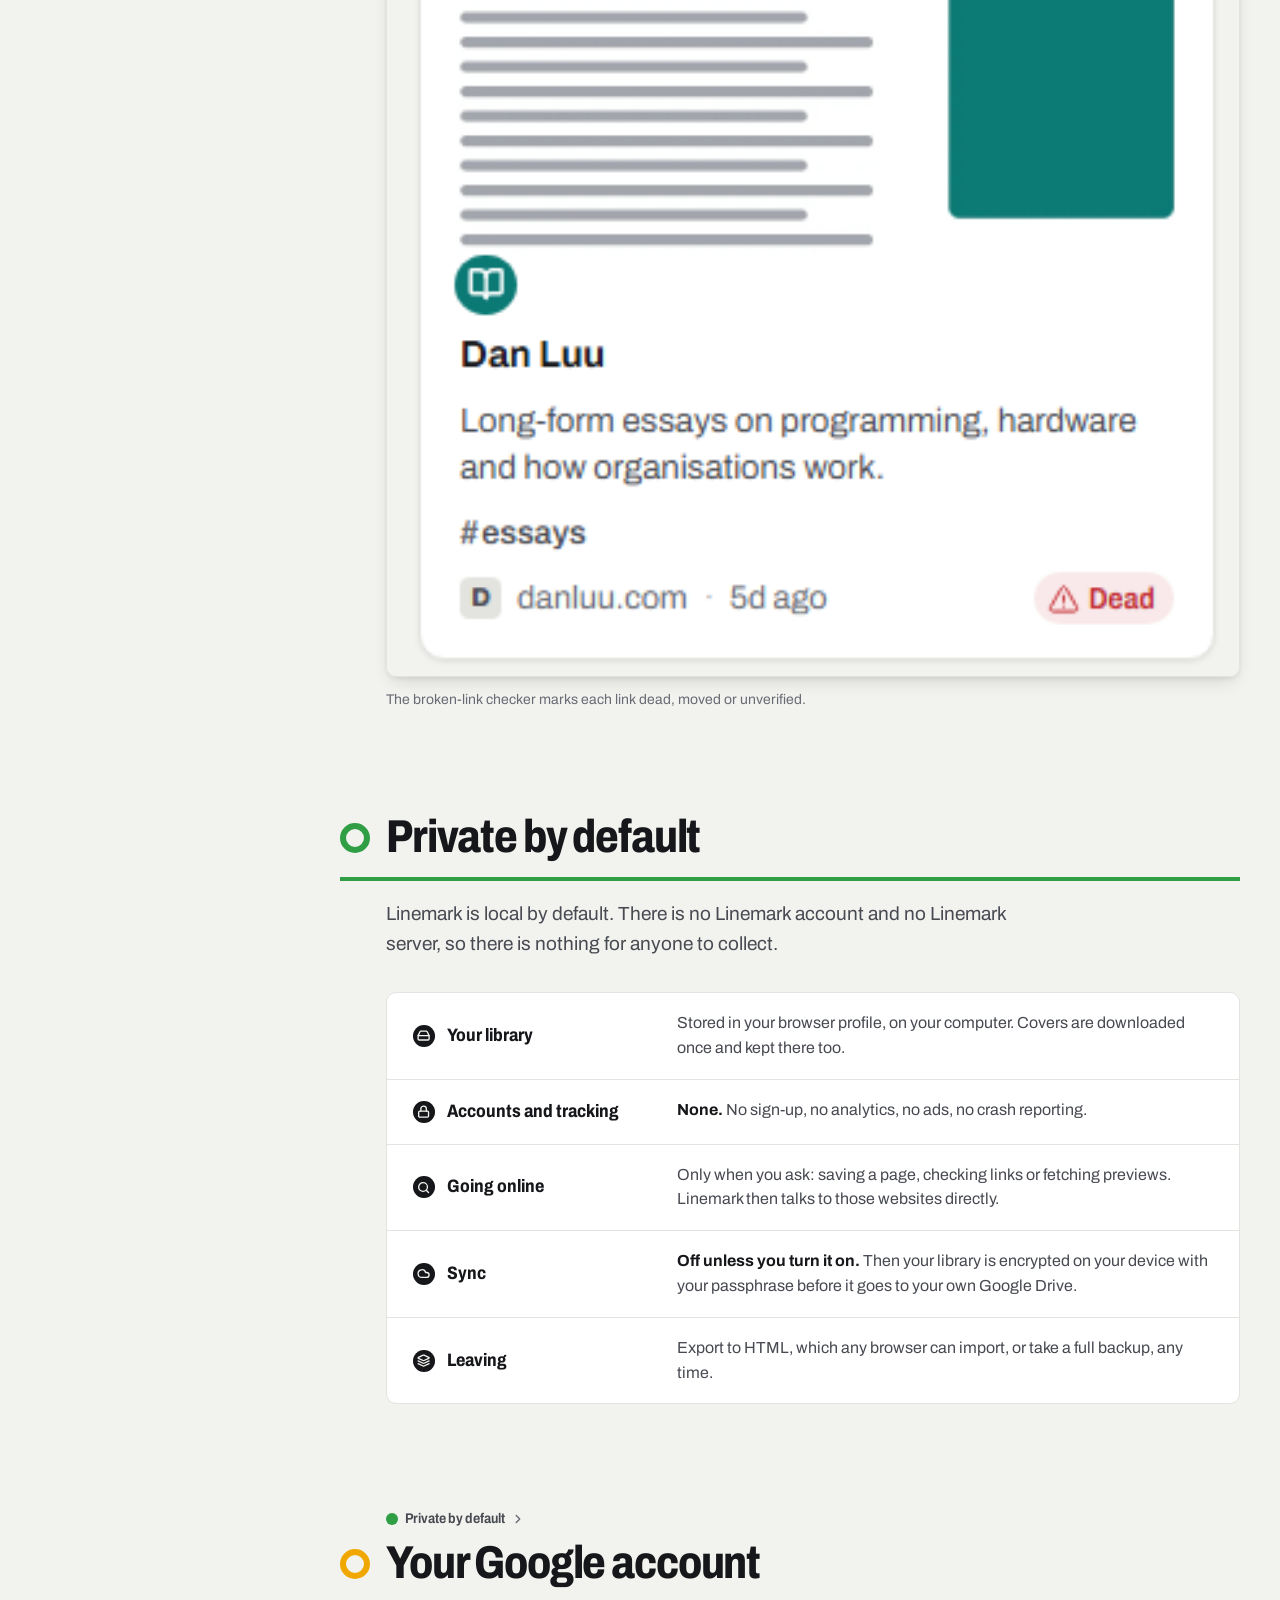
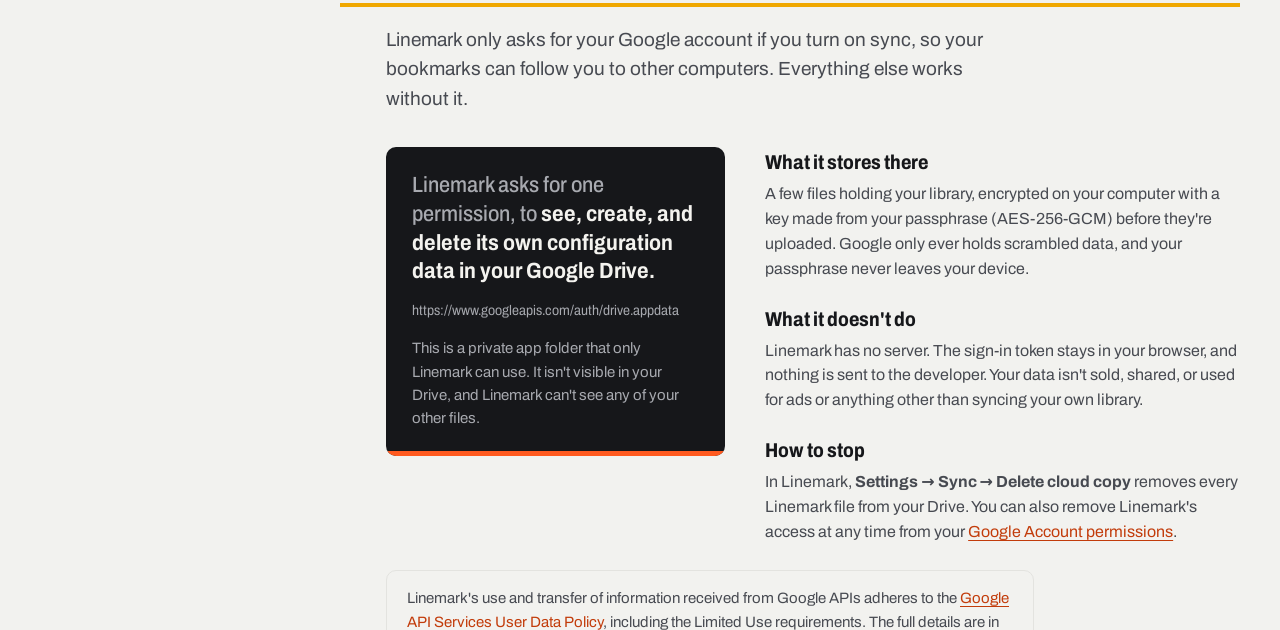
==== commit ee84cafc: "Site moves to linemark.eternalpose.io, served from docs/ The homepage and privacy policy are now pub" ====
--- a/docs/index.html
+++ b/docs/index.html
@@ -7,7 +7,7 @@
 <meta name="description" content="Linemark is a bookmark manager for Chrome and Edge. Your bookmarks sit on colour-coded lines, full-text search finds any page by its words, and a link checker catches broken links. Local by default; sync optional.">
 <meta property="og:title" content="Linemark · Bookmarks on lines">
 <meta property="og:description" content="A bookmark manager for Chrome and Edge, drawn like a transit map. Local by default; sync optional.">
-<meta property="og:image" content="https://ey4o.github.io/linemark-site/images/og.png">
+<meta property="og:image" content="https://linemark.eternalpose.io/images/og.png">
 <meta property="og:type" content="website">
 <link rel="icon" href="images/icon.png">
 <style>
@@ -625,7 +625,7 @@
 
       <footer>
         <a href="privacy.html">Privacy policy</a>
-        <a href="https://github.com/EY4O/linemark-site/issues" rel="noopener">Support</a>
+        <a href="https://github.com/EY4O/linemark/issues" rel="noopener">Support</a>
         <a href="https://github.com/EY4O/linemark" rel="noopener">Source on GitHub</a>
         <a href="mailto:iamlooneth@gmail.com">iamlooneth@gmail.com</a>
         <a href="https://ko-fi.com/looneth" rel="noopener">Support Linemark on Ko-fi</a>
